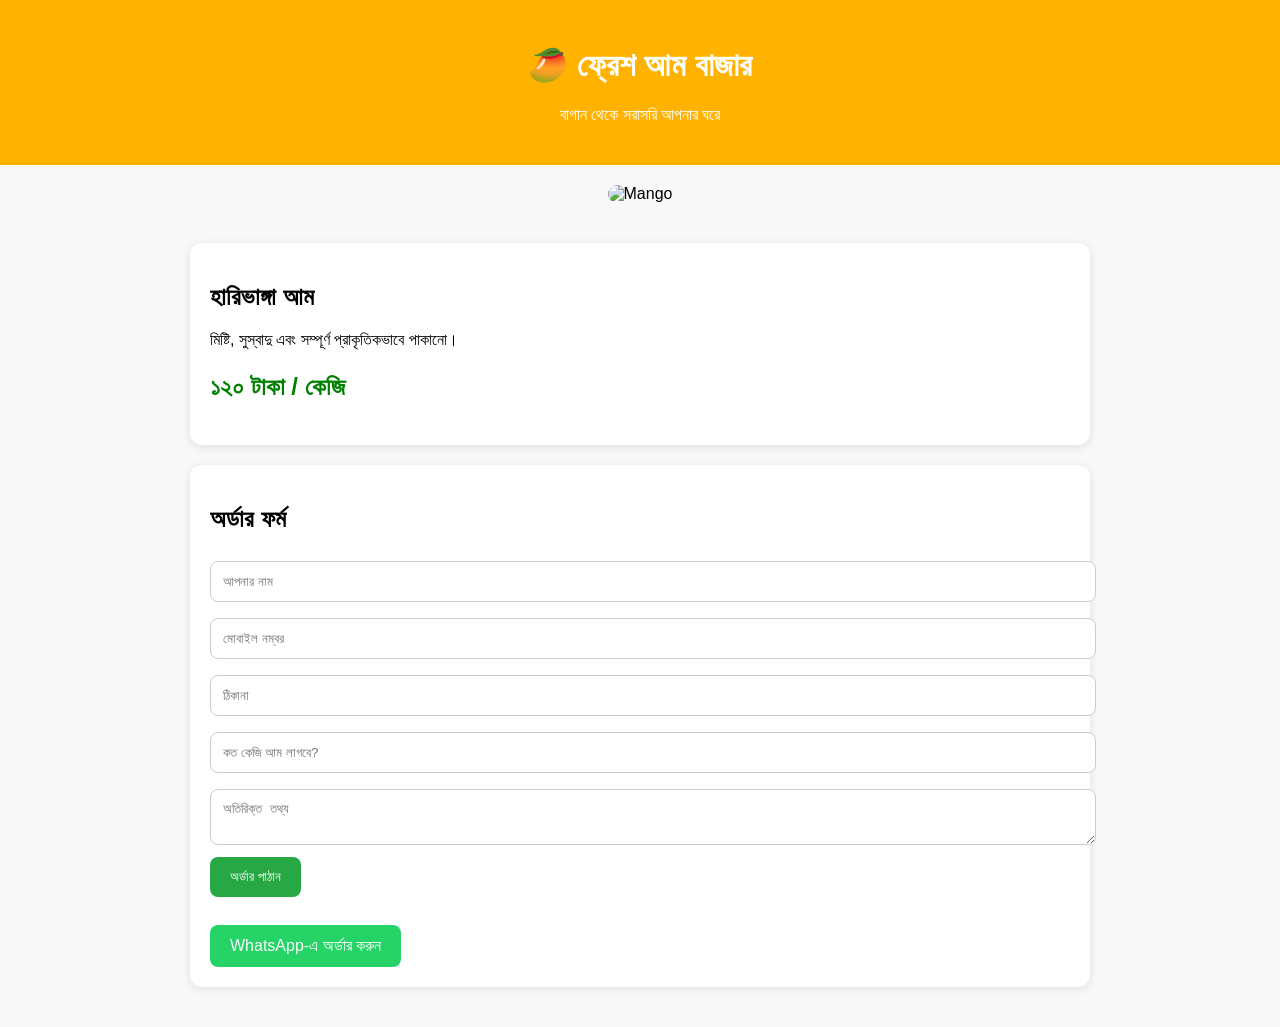
==== index.html @ aef0f763 "Add files via upload" ====
<!DOCTYPE html>
<html lang="bn">
<head>
<meta charset="UTF-8">
<meta name="viewport" content="width=device-width, initial-scale=1.0">
<title>ফ্রেশ আম বাজার</title>

<style>
body{
    margin:0;
    font-family:Arial,sans-serif;
    background:#f8f8f8;
}

header{
    background:#ffb300;
    color:white;
    text-align:center;
    padding:25px;
}

.hero{
    text-align:center;
    padding:20px;
}

.hero img{
    width:90%;
    max-width:600px;
    border-radius:15px;
}

.container{
    max-width:900px;
    margin:auto;
    padding:20px;
}

.card{
    background:white;
    padding:20px;
    border-radius:12px;
    box-shadow:0 2px 10px rgba(0,0,0,.1);
    margin-bottom:20px;
}

.price{
    color:green;
    font-size:24px;
    font-weight:bold;
}

input, textarea{
    width:100%;
    padding:12px;
    margin:8px 0;
    border:1px solid #ccc;
    border-radius:8px;
}

button{
    background:#28a745;
    color:white;
    border:none;
    padding:12px 20px;
    border-radius:8px;
    cursor:pointer;
}

.whatsapp{
    display:inline-block;
    background:#25D366;
    color:white;
    padding:12px 20px;
    text-decoration:none;
    border-radius:8px;
    margin-top:10px;
}
</style>
</head>
<body>

<header>
    <h1>🥭 ফ্রেশ আম বাজার</h1>
    <p>বাগান থেকে সরাসরি আপনার ঘরে</p>
</header>

<section class="hero">
    <img src="https://images.unsplash.com/photo-1553279768-865429fa0078?w=1200" alt="Mango">
</section>

<div class="container">

    <div class="card">
        <h2>হারিভাঙ্গা আম</h2>
        <p>মিষ্টি, সুস্বাদু এবং সম্পূর্ণ প্রাকৃতিকভাবে পাকানো।</p>
        <p class="price">১২০ টাকা / কেজি</p>
    </div>

    <div class="card">
        <h2>অর্ডার ফর্ম</h2>

        <form>
            <input type="text" placeholder="আপনার নাম">
            <input type="tel" placeholder="মোবাইল নম্বর">
            <input type="text" placeholder="ঠিকানা">
            <input type="number" placeholder="কত কেজি আম লাগবে?">
            <textarea placeholder="অতিরিক্ত তথ্য"></textarea>

            <button type="submit">অর্ডার পাঠান</button>
        </form>

        <br>

        <a class="whatsapp"
           href="https://wa.me/8801789897434?text=আমি%20আম%20অর্ডার%20করতে%20চাই"
           target="_blank">
           WhatsApp-এ অর্ডার করুন
        </a>
    </div>

</div>

</body>
</html>
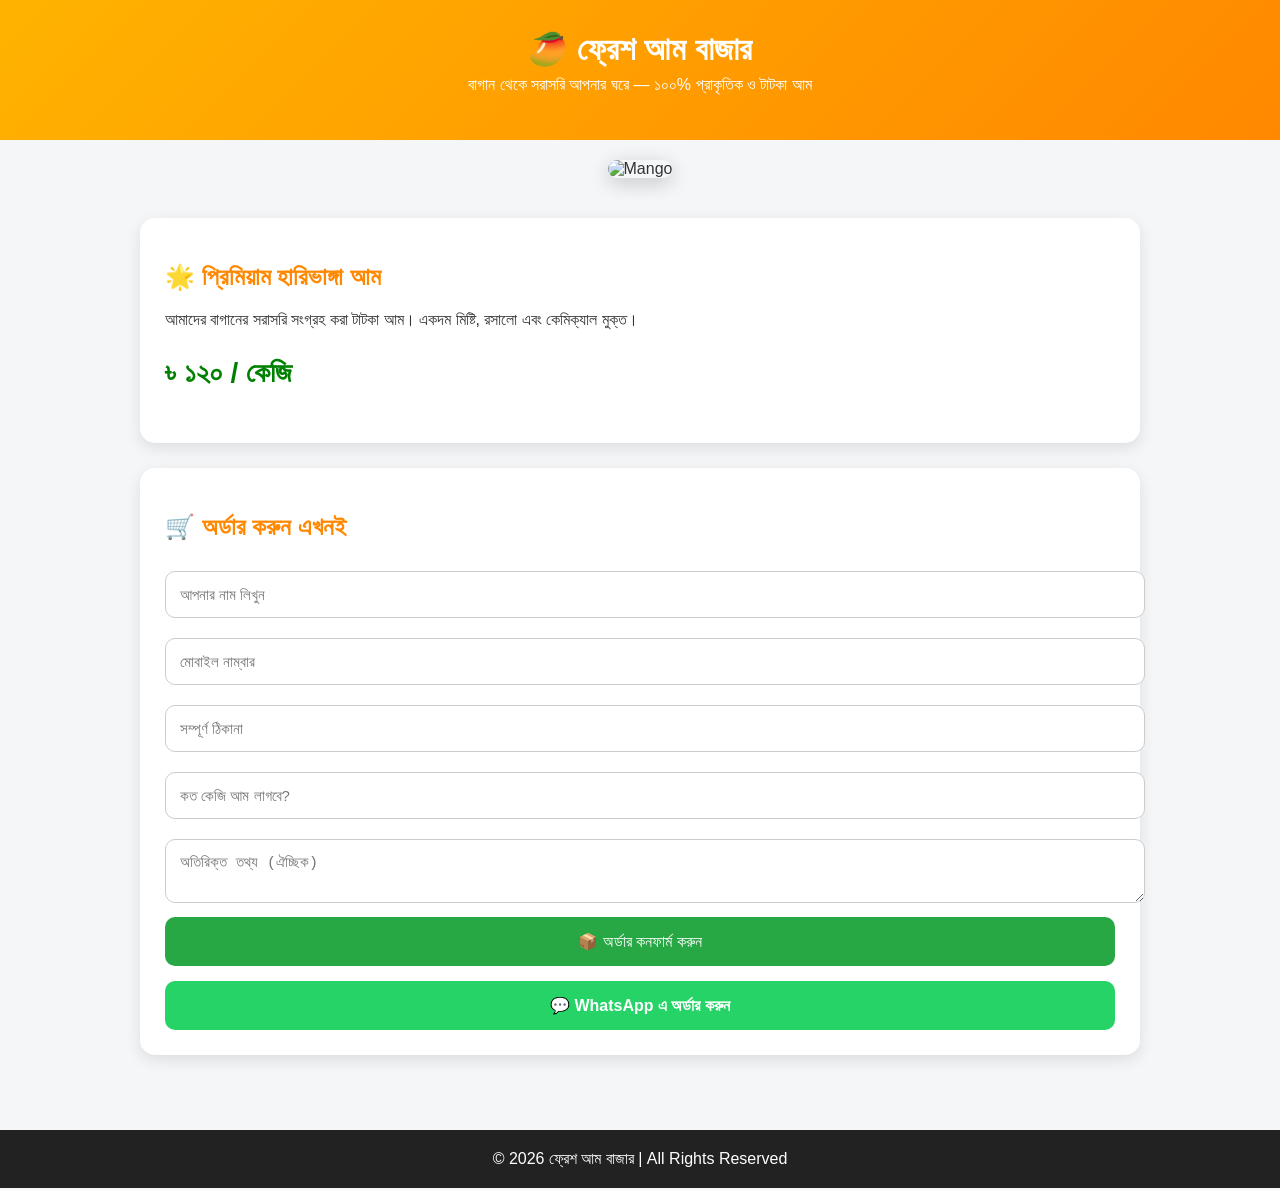
==== commit d6510494: "Add files via upload" ====
--- a/index.html
+++ b/index.html
@@ -3,86 +3,136 @@
 <head>
 <meta charset="UTF-8">
 <meta name="viewport" content="width=device-width, initial-scale=1.0">
-<title>ফ্রেশ আম বাজার</title>
+<title>🥭 ফ্রেশ আম বাজার | Online Mango Shop</title>
 
 <style>
 body{
     margin:0;
-    font-family:Arial,sans-serif;
-    background:#f8f8f8;
-}
-
+    font-family:Arial, sans-serif;
+    background:#f4f6f8;
+    color:#333;
+}
+
+/* HEADER */
 header{
-    background:#ffb300;
-    color:white;
-    text-align:center;
-    padding:25px;
-}
-
+    background:linear-gradient(135deg,#ffb300,#ff8800);
+    color:white;
+    text-align:center;
+    padding:30px 15px;
+}
+
+header h1{
+    margin:0;
+    font-size:32px;
+}
+
+header p{
+    margin-top:8px;
+    font-size:16px;
+}
+
+/* HERO */
 .hero{
     text-align:center;
     padding:20px;
 }
 
 .hero img{
-    width:90%;
-    max-width:600px;
-    border-radius:15px;
-}
-
+    width:95%;
+    max-width:700px;
+    border-radius:20px;
+    box-shadow:0 5px 20px rgba(0,0,0,0.2);
+}
+
+/* CONTAINER */
 .container{
-    max-width:900px;
+    max-width:1000px;
     margin:auto;
     padding:20px;
 }
 
+/* CARD */
 .card{
     background:white;
-    padding:20px;
-    border-radius:12px;
-    box-shadow:0 2px 10px rgba(0,0,0,.1);
-    margin-bottom:20px;
-}
-
+    padding:25px;
+    border-radius:15px;
+    box-shadow:0 5px 15px rgba(0,0,0,0.1);
+    margin-bottom:25px;
+}
+
+.card h2{
+    color:#ff8800;
+}
+
+/* PRICE */
 .price{
     color:green;
-    font-size:24px;
+    font-size:28px;
     font-weight:bold;
 }
 
+/* INPUT */
 input, textarea{
     width:100%;
-    padding:12px;
-    margin:8px 0;
+    padding:14px;
+    margin:10px 0;
     border:1px solid #ccc;
-    border-radius:8px;
-}
-
+    border-radius:10px;
+    font-size:15px;
+}
+
+/* BUTTON */
 button{
+    width:100%;
     background:#28a745;
     color:white;
     border:none;
-    padding:12px 20px;
-    border-radius:8px;
+    padding:15px;
+    border-radius:10px;
+    font-size:16px;
     cursor:pointer;
-}
-
+    transition:0.3s;
+}
+
+button:hover{
+    background:#218838;
+}
+
+/* WHATSAPP BUTTON */
 .whatsapp{
-    display:inline-block;
+    display:block;
+    text-align:center;
     background:#25D366;
     color:white;
-    padding:12px 20px;
+    padding:15px;
     text-decoration:none;
-    border-radius:8px;
-    margin-top:10px;
+    border-radius:10px;
+    font-size:16px;
+    margin-top:15px;
+    font-weight:bold;
+}
+
+.whatsapp:hover{
+    background:#1ebe5d;
+}
+
+/* FOOTER */
+footer{
+    text-align:center;
+    padding:20px;
+    background:#222;
+    color:white;
+    margin-top:30px;
 }
 </style>
+
 </head>
+
 <body>
 
 <header>
     <h1>🥭 ফ্রেশ আম বাজার</h1>
-    <p>বাগান থেকে সরাসরি আপনার ঘরে</p>
+    <p>বাগান থেকে সরাসরি আপনার ঘরে — ১০০% প্রাকৃতিক ও টাটকা আম</p>
 </header>
 
 <section class="hero">
@@ -91,35 +141,71 @@
 
 <div class="container">
 
+    <!-- PRODUCT -->
     <div class="card">
-        <h2>হারিভাঙ্গা আম</h2>
-        <p>মিষ্টি, সুস্বাদু এবং সম্পূর্ণ প্রাকৃতিকভাবে পাকানো।</p>
-        <p class="price">১২০ টাকা / কেজি</p>
+        <h2>🌟 প্রিমিয়াম হারিভাঙ্গা আম</h2>
+        <p>
+            আমাদের বাগানের সরাসরি সংগ্রহ করা টাটকা আম।  
+            একদম মিষ্টি, রসালো এবং কেমিক্যাল মুক্ত।
+        </p>
+        <p class="price">৳ ১২০ / কেজি</p>
     </div>
 
+    <!-- ORDER FORM -->
     <div class="card">
-        <h2>অর্ডার ফর্ম</h2>
-
-        <form>
-            <input type="text" placeholder="আপনার নাম">
-            <input type="tel" placeholder="মোবাইল নম্বর">
-            <input type="text" placeholder="ঠিকানা">
-            <input type="number" placeholder="কত কেজি আম লাগবে?">
-            <textarea placeholder="অতিরিক্ত তথ্য"></textarea>
-
-            <button type="submit">অর্ডার পাঠান</button>
+        <h2>🛒 অর্ডার করুন এখনই</h2>
+
+        <form id="mangoForm">
+            <input type="text" name="name" placeholder="আপনার নাম লিখুন" required>
+            <input type="tel" name="phone" placeholder="মোবাইল নাম্বার" required>
+            <input type="text" name="address" placeholder="সম্পূর্ণ ঠিকানা" required>
+            <input type="number" name="quantity" placeholder="কত কেজি আম লাগবে?" required>
+            <textarea name="note" placeholder="অতিরিক্ত তথ্য (ঐচ্ছিক)"></textarea>
+
+            <button type="submit">📦 অর্ডার কনফার্ম করুন</button>
         </form>
 
-        <br>
-
+        <!-- WHATSAPP -->
         <a class="whatsapp"
-           href="https://wa.me/8801789897434?text=আমি%20আম%20অর্ডার%20করতে%20চাই"
+           href="https://wa.me/8801789897434?text=আমি%20আম%20অর্ডার%20করতে%20চাই%20🥭"
            target="_blank">
-           WhatsApp-এ অর্ডার করুন
+           💬 WhatsApp এ অর্ডার করুন
         </a>
     </div>
 
 </div>
 
+<footer>
+    © 2026 ফ্রেশ আম বাজার | All Rights Reserved
+</footer>
+
+<!-- GOOGLE SHEET CONNECT -->
+<script>
+document.addEventListener("DOMContentLoaded", function () {
+
+  const form = document.getElementById("mangoForm");
+
+  form.addEventListener("submit", function (e) {
+    e.preventDefault();
+
+    fetch("https://script.google.com/macros/s/AKfycbwiflsHtSd_sCCNDHa9t0yulY8K1qZzjnCzNqzUwPo_SNreItnmNWciWrueb9gmCLpi/exec", {
+      method: "POST",
+      body: new FormData(form)
+    })
+    .then(res => res.text())
+    .then(data => {
+      alert("Order placed successfully 🍋");
+      form.reset();
+    })
+    .catch(err => {
+      console.log(err);
+      alert("Error! আবার চেষ্টা করো");
+    });
+
+  });
+
+});
+</script>
+
 </body>
 </html>
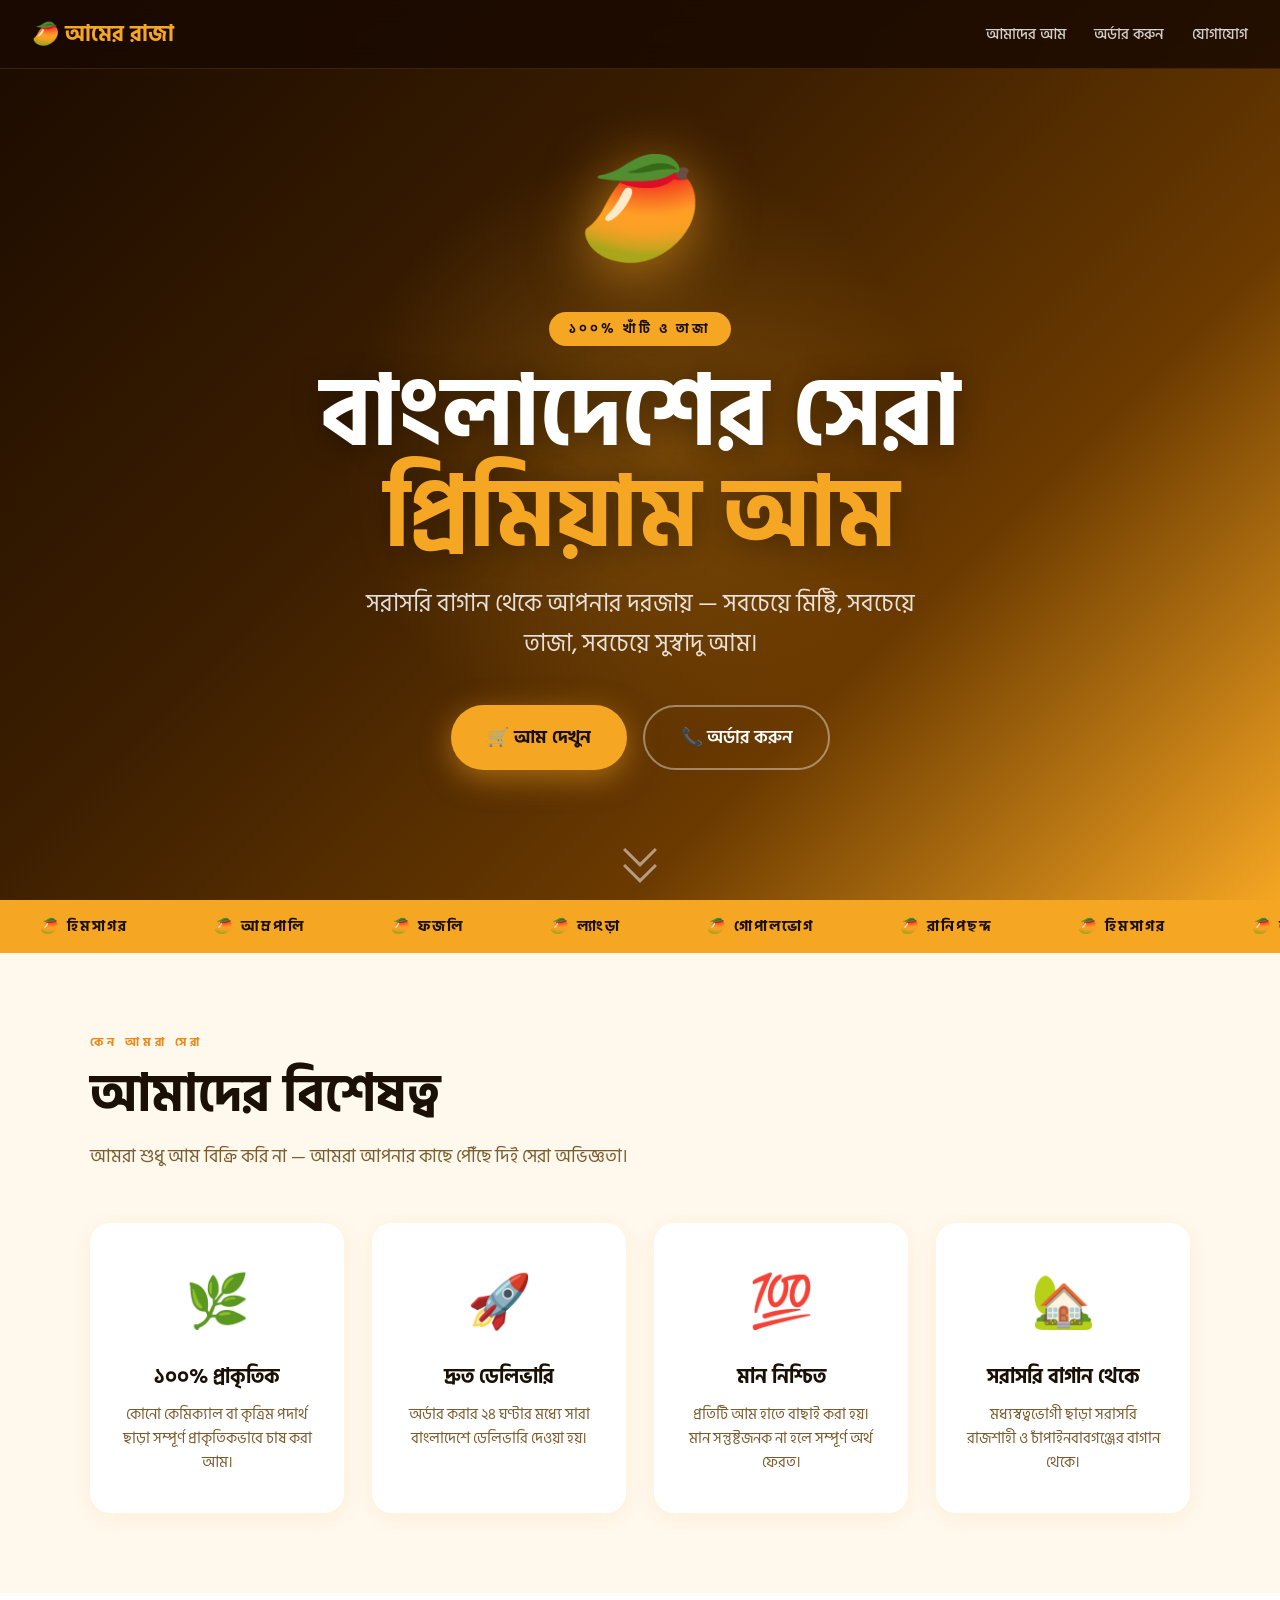
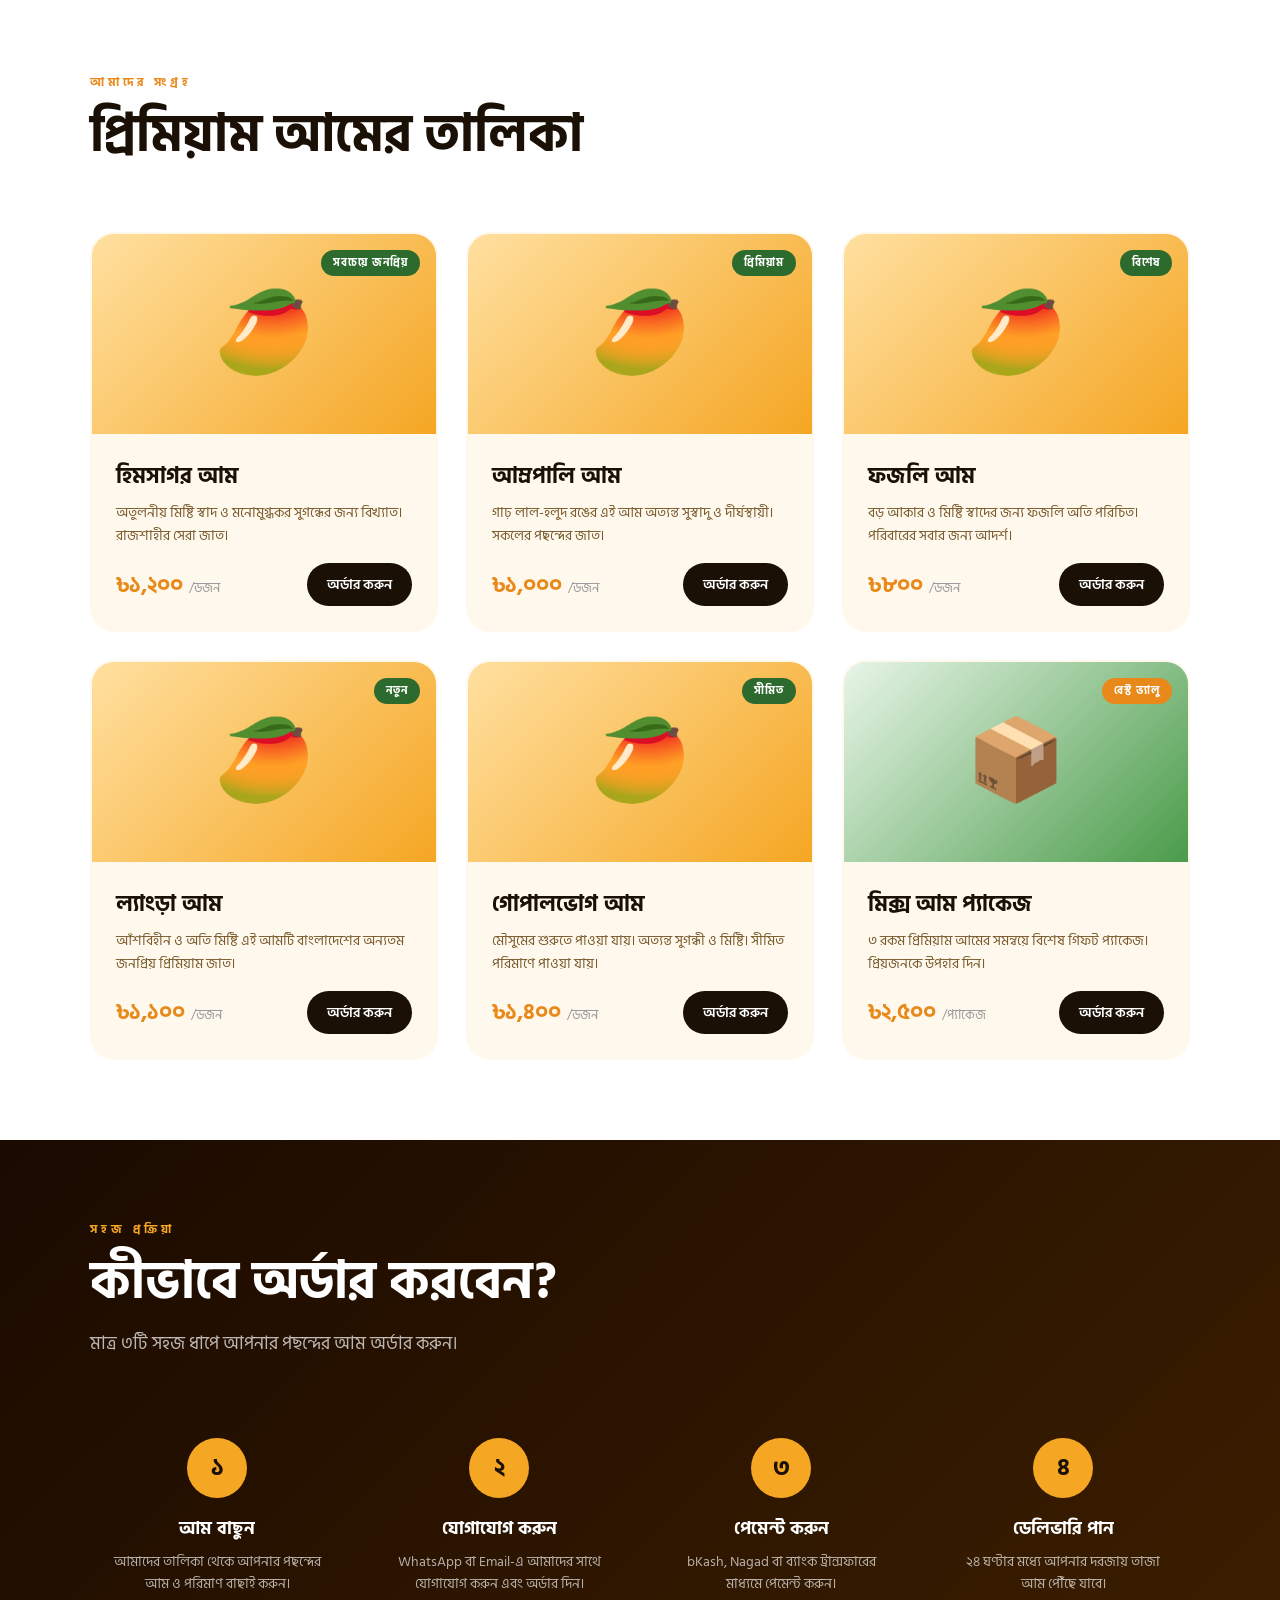
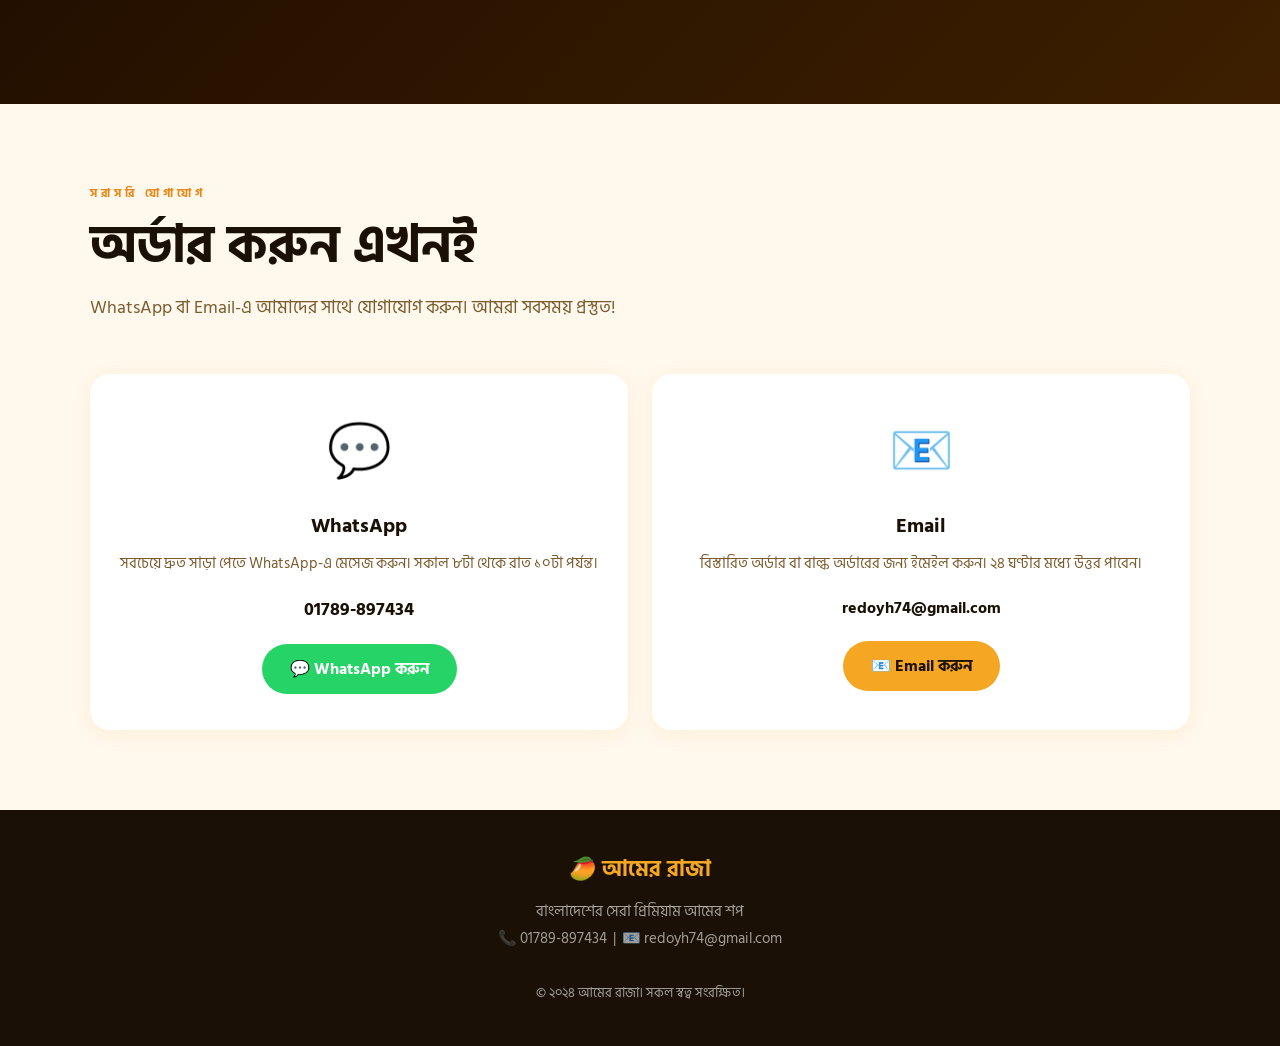
==== commit 6d6bcc2c: "Add files via upload" ====
--- a/index.html
+++ b/index.html
@@ -1,211 +1,835 @@
 <!DOCTYPE html>
 <html lang="bn">
 <head>
-<meta charset="UTF-8">
-<meta name="viewport" content="width=device-width, initial-scale=1.0">
-<title>🥭 ফ্রেশ আম বাজার | Online Mango Shop</title>
-
-<style>
-body{
-    margin:0;
-    font-family:Arial, sans-serif;
-    background:#f4f6f8;
-    color:#333;
-}
-
-/* HEADER */
-header{
-    background:linear-gradient(135deg,#ffb300,#ff8800);
-    color:white;
-    text-align:center;
-    padding:30px 15px;
-}
-
-header h1{
-    margin:0;
-    font-size:32px;
-}
-
-header p{
-    margin-top:8px;
-    font-size:16px;
-}
-
-/* HERO */
-.hero{
-    text-align:center;
-    padding:20px;
-}
-
-.hero img{
-    width:95%;
-    max-width:700px;
-    border-radius:20px;
-    box-shadow:0 5px 20px rgba(0,0,0,0.2);
-}
-
-/* CONTAINER */
-.container{
-    max-width:1000px;
-    margin:auto;
-    padding:20px;
-}
-
-/* CARD */
-.card{
-    background:white;
-    padding:25px;
-    border-radius:15px;
-    box-shadow:0 5px 15px rgba(0,0,0,0.1);
-    margin-bottom:25px;
-}
-
-.card h2{
-    color:#ff8800;
-}
-
-/* PRICE */
-.price{
-    color:green;
-    font-size:28px;
-    font-weight:bold;
-}
-
-/* INPUT */
-input, textarea{
-    width:100%;
-    padding:14px;
-    margin:10px 0;
-    border:1px solid #ccc;
-    border-radius:10px;
-    font-size:15px;
-}
-
-/* BUTTON */
-button{
-    width:100%;
-    background:#28a745;
-    color:white;
-    border:none;
-    padding:15px;
-    border-radius:10px;
-    font-size:16px;
-    cursor:pointer;
-    transition:0.3s;
-}
-
-button:hover{
-    background:#218838;
-}
-
-/* WHATSAPP BUTTON */
-.whatsapp{
-    display:block;
-    text-align:center;
-    background:#25D366;
-    color:white;
-    padding:15px;
-    text-decoration:none;
-    border-radius:10px;
-    font-size:16px;
-    margin-top:15px;
-    font-weight:bold;
-}
-
-.whatsapp:hover{
-    background:#1ebe5d;
-}
-
-/* FOOTER */
-footer{
-    text-align:center;
-    padding:20px;
-    background:#222;
-    color:white;
-    margin-top:30px;
-}
-</style>
-
+  <meta charset="UTF-8" />
+  <meta name="viewport" content="width=device-width, initial-scale=1.0"/>
+  <title>আমের রাজা — প্রিমিয়াম আম শপ</title>
+  <link href="https://fonts.googleapis.com/css2?family=Hind+Siliguri:wght@300;400;500;600;700&family=Playfair+Display:wght@700;800;900&display=swap" rel="stylesheet"/>
+  <style>
+    :root {
+      --mango: #F5A623;
+      --mango-deep: #E8891A;
+      --mango-light: #FDE8B8;
+      --mango-pale: #FFF8ED;
+      --green: #2D6A2D;
+      --green-light: #4A9B4A;
+      --dark: #1A1005;
+      --text: #3D2B00;
+      --white: #FFFDF8;
+    }
+
+    * { margin: 0; padding: 0; box-sizing: border-box; }
+
+    html { scroll-behavior: smooth; }
+
+    body {
+      font-family: 'Hind Siliguri', sans-serif;
+      background: var(--white);
+      color: var(--text);
+      overflow-x: hidden;
+    }
+
+    /* ── HERO ── */
+    .hero {
+      min-height: 100vh;
+      background: linear-gradient(135deg, #1A0A00 0%, #3D1F00 40%, #6B3A00 70%, #F5A623 100%);
+      display: flex;
+      flex-direction: column;
+      align-items: center;
+      justify-content: center;
+      text-align: center;
+      padding: 40px 20px;
+      position: relative;
+      overflow: hidden;
+    }
+
+    .hero::before {
+      content: '';
+      position: absolute;
+      width: 600px; height: 600px;
+      background: radial-gradient(circle, rgba(245,166,35,0.25) 0%, transparent 70%);
+      top: 50%; left: 50%;
+      transform: translate(-50%, -50%);
+      animation: pulse 4s ease-in-out infinite;
+    }
+
+    @keyframes pulse {
+      0%, 100% { transform: translate(-50%, -50%) scale(1); opacity: 0.6; }
+      50% { transform: translate(-50%, -50%) scale(1.15); opacity: 1; }
+    }
+
+    .hero-emoji {
+      font-size: 100px;
+      animation: float 3s ease-in-out infinite;
+      margin-bottom: 20px;
+      position: relative;
+      z-index: 2;
+      filter: drop-shadow(0 10px 30px rgba(245,166,35,0.6));
+    }
+
+    @keyframes float {
+      0%, 100% { transform: translateY(0); }
+      50% { transform: translateY(-18px); }
+    }
+
+    .hero-badge {
+      background: var(--mango);
+      color: var(--dark);
+      font-size: 13px;
+      font-weight: 700;
+      letter-spacing: 3px;
+      padding: 6px 20px;
+      border-radius: 30px;
+      margin-bottom: 20px;
+      position: relative; z-index: 2;
+      text-transform: uppercase;
+    }
+
+    .hero h1 {
+      font-family: 'Hind Siliguri', sans-serif;
+      font-size: clamp(52px, 10vw, 96px);
+      font-weight: 700;
+      color: #FFFFFF;
+      line-height: 1.05;
+      position: relative; z-index: 2;
+      text-shadow: 0 4px 30px rgba(0,0,0,0.4);
+      margin-bottom: 16px;
+    }
+
+    .hero h1 span {
+      color: var(--mango);
+      display: block;
+    }
+
+    .hero p {
+      font-size: clamp(18px, 3vw, 24px);
+      color: rgba(255,255,255,0.85);
+      max-width: 600px;
+      line-height: 1.7;
+      position: relative; z-index: 2;
+      margin-bottom: 40px;
+    }
+
+    .hero-btns {
+      display: flex;
+      gap: 16px;
+      flex-wrap: wrap;
+      justify-content: center;
+      position: relative; z-index: 2;
+    }
+
+    .btn-primary {
+      background: var(--mango);
+      color: var(--dark);
+      font-family: 'Hind Siliguri', sans-serif;
+      font-size: 18px;
+      font-weight: 700;
+      padding: 16px 36px;
+      border-radius: 50px;
+      text-decoration: none;
+      display: inline-flex;
+      align-items: center;
+      gap: 10px;
+      transition: all 0.3s;
+      box-shadow: 0 8px 30px rgba(245,166,35,0.5);
+    }
+
+    .btn-primary:hover {
+      background: #FFB733;
+      transform: translateY(-3px);
+      box-shadow: 0 14px 40px rgba(245,166,35,0.7);
+    }
+
+    .btn-secondary {
+      background: transparent;
+      color: #fff;
+      font-family: 'Hind Siliguri', sans-serif;
+      font-size: 18px;
+      font-weight: 600;
+      padding: 16px 36px;
+      border-radius: 50px;
+      text-decoration: none;
+      display: inline-flex;
+      align-items: center;
+      gap: 10px;
+      border: 2px solid rgba(255,255,255,0.4);
+      transition: all 0.3s;
+    }
+
+    .btn-secondary:hover {
+      border-color: var(--mango);
+      color: var(--mango);
+      transform: translateY(-3px);
+    }
+
+    .scroll-indicator {
+      position: absolute;
+      bottom: 30px;
+      left: 50%;
+      transform: translateX(-50%);
+      z-index: 2;
+      animation: bounce 2s infinite;
+    }
+
+    @keyframes bounce {
+      0%, 100% { transform: translateX(-50%) translateY(0); }
+      50% { transform: translateX(-50%) translateY(10px); }
+    }
+
+    .scroll-indicator span {
+      display: block;
+      width: 24px; height: 24px;
+      border-right: 3px solid rgba(255,255,255,0.5);
+      border-bottom: 3px solid rgba(255,255,255,0.5);
+      transform: rotate(45deg);
+      margin: -8px auto;
+    }
+
+    /* ── MARQUEE STRIP ── */
+    .marquee-strip {
+      background: var(--mango);
+      color: var(--dark);
+      font-weight: 700;
+      font-size: 15px;
+      letter-spacing: 2px;
+      padding: 14px 0;
+      overflow: hidden;
+      white-space: nowrap;
+    }
+
+    .marquee-inner {
+      display: inline-block;
+      animation: marquee 20s linear infinite;
+    }
+
+    @keyframes marquee {
+      0% { transform: translateX(0); }
+      100% { transform: translateX(-50%); }
+    }
+
+    .marquee-inner span { margin: 0 40px; }
+
+    /* ── SECTION BASE ── */
+    section { padding: 80px 20px; }
+
+    .container { max-width: 1100px; margin: 0 auto; }
+
+    .section-label {
+      font-size: 12px;
+      font-weight: 700;
+      letter-spacing: 4px;
+      color: var(--mango-deep);
+      text-transform: uppercase;
+      margin-bottom: 12px;
+      display: block;
+    }
+
+    .section-title {
+      font-family: 'Hind Siliguri', sans-serif;
+      font-size: clamp(32px, 5vw, 52px);
+      font-weight: 700;
+      color: var(--dark);
+      line-height: 1.2;
+      margin-bottom: 16px;
+    }
+
+    .section-sub {
+      font-size: 18px;
+      color: #7A5C2E;
+      max-width: 540px;
+      line-height: 1.7;
+    }
+
+    /* ── WHY US ── */
+    .why-section { background: var(--mango-pale); }
+
+    .why-grid {
+      display: grid;
+      grid-template-columns: repeat(auto-fit, minmax(220px, 1fr));
+      gap: 28px;
+      margin-top: 50px;
+    }
+
+    .why-card {
+      background: #fff;
+      border-radius: 20px;
+      padding: 36px 28px;
+      text-align: center;
+      box-shadow: 0 4px 20px rgba(245,166,35,0.1);
+      transition: all 0.3s;
+      border: 2px solid transparent;
+    }
+
+    .why-card:hover {
+      transform: translateY(-8px);
+      border-color: var(--mango);
+      box-shadow: 0 16px 40px rgba(245,166,35,0.2);
+    }
+
+    .why-icon {
+      font-size: 52px;
+      margin-bottom: 16px;
+      display: block;
+    }
+
+    .why-card h3 {
+      font-size: 20px;
+      font-weight: 700;
+      color: var(--dark);
+      margin-bottom: 10px;
+    }
+
+    .why-card p {
+      font-size: 15px;
+      color: #7A5C2E;
+      line-height: 1.6;
+    }
+
+    /* ── PRODUCTS ── */
+    .products-section { background: #fff; }
+
+    .products-header {
+      display: flex;
+      justify-content: space-between;
+      align-items: flex-end;
+      flex-wrap: wrap;
+      gap: 20px;
+      margin-bottom: 50px;
+    }
+
+    .products-grid {
+      display: grid;
+      grid-template-columns: repeat(auto-fit, minmax(280px, 1fr));
+      gap: 28px;
+    }
+
+    .product-card {
+      background: var(--mango-pale);
+      border-radius: 24px;
+      overflow: hidden;
+      transition: all 0.3s;
+      border: 2px solid transparent;
+    }
+
+    .product-card:hover {
+      transform: translateY(-6px);
+      border-color: var(--mango);
+      box-shadow: 0 20px 50px rgba(245,166,35,0.2);
+    }
+
+    .product-img {
+      background: linear-gradient(135deg, #FFE0A0, #F5A623);
+      height: 200px;
+      display: flex;
+      align-items: center;
+      justify-content: center;
+      font-size: 80px;
+      position: relative;
+    }
+
+    .product-badge {
+      position: absolute;
+      top: 16px; right: 16px;
+      background: var(--green);
+      color: #fff;
+      font-size: 11px;
+      font-weight: 700;
+      padding: 4px 12px;
+      border-radius: 20px;
+      letter-spacing: 1px;
+    }
+
+    .product-info {
+      padding: 24px;
+    }
+
+    .product-info h3 {
+      font-size: 22px;
+      font-weight: 700;
+      color: var(--dark);
+      margin-bottom: 8px;
+    }
+
+    .product-info p {
+      font-size: 14px;
+      color: #7A5C2E;
+      line-height: 1.6;
+      margin-bottom: 16px;
+    }
+
+    .product-footer {
+      display: flex;
+      justify-content: space-between;
+      align-items: center;
+    }
+
+    .price {
+      font-size: 22px;
+      font-weight: 700;
+      color: var(--mango-deep);
+    }
+
+    .price small {
+      font-size: 13px;
+      color: #999;
+      font-weight: 400;
+    }
+
+    .order-btn {
+      background: var(--dark);
+      color: #fff;
+      font-family: 'Hind Siliguri', sans-serif;
+      font-size: 14px;
+      font-weight: 600;
+      padding: 10px 20px;
+      border-radius: 30px;
+      text-decoration: none;
+      transition: all 0.3s;
+    }
+
+    .order-btn:hover {
+      background: var(--mango);
+      color: var(--dark);
+    }
+
+    /* ── HOW TO ORDER ── */
+    .order-section {
+      background: linear-gradient(135deg, #1A0A00, #3D1F00);
+      color: #fff;
+    }
+
+    .order-section .section-title { color: #fff; }
+    .order-section .section-label { color: var(--mango); }
+    .order-section .section-sub { color: rgba(255,255,255,0.7); }
+
+    .steps-grid {
+      display: grid;
+      grid-template-columns: repeat(auto-fit, minmax(200px, 1fr));
+      gap: 28px;
+      margin-top: 50px;
+    }
+
+    .step-card {
+      text-align: center;
+      padding: 28px 20px;
+    }
+
+    .step-num {
+      width: 60px; height: 60px;
+      background: var(--mango);
+      color: var(--dark);
+      font-size: 24px;
+      font-weight: 800;
+      border-radius: 50%;
+      display: flex;
+      align-items: center;
+      justify-content: center;
+      margin: 0 auto 16px;
+    }
+
+    .step-card h3 {
+      font-size: 18px;
+      font-weight: 700;
+      margin-bottom: 8px;
+      color: #fff;
+    }
+
+    .step-card p {
+      font-size: 14px;
+      color: rgba(255,255,255,0.65);
+      line-height: 1.6;
+    }
+
+    /* ── CONTACT ── */
+    .contact-section { background: var(--mango-pale); }
+
+    .contact-grid {
+      display: grid;
+      grid-template-columns: repeat(auto-fit, minmax(280px, 1fr));
+      gap: 24px;
+      margin-top: 50px;
+    }
+
+    .contact-card {
+      background: #fff;
+      border-radius: 20px;
+      padding: 36px 28px;
+      text-align: center;
+      box-shadow: 0 4px 20px rgba(245,166,35,0.1);
+      transition: all 0.3s;
+    }
+
+    .contact-card:hover {
+      transform: translateY(-6px);
+      box-shadow: 0 16px 40px rgba(245,166,35,0.2);
+    }
+
+    .contact-icon {
+      font-size: 52px;
+      margin-bottom: 16px;
+      display: block;
+    }
+
+    .contact-card h3 {
+      font-size: 20px;
+      font-weight: 700;
+      color: var(--dark);
+      margin-bottom: 10px;
+    }
+
+    .contact-card p {
+      font-size: 15px;
+      color: #7A5C2E;
+      margin-bottom: 20px;
+      line-height: 1.6;
+    }
+
+    .contact-btn {
+      display: inline-flex;
+      align-items: center;
+      gap: 8px;
+      padding: 12px 28px;
+      border-radius: 40px;
+      font-family: 'Hind Siliguri', sans-serif;
+      font-size: 16px;
+      font-weight: 700;
+      text-decoration: none;
+      transition: all 0.3s;
+    }
+
+    .whatsapp-btn {
+      background: #25D366;
+      color: #fff;
+    }
+
+    .whatsapp-btn:hover {
+      background: #1ebe57;
+      transform: scale(1.05);
+      box-shadow: 0 8px 24px rgba(37,211,102,0.4);
+    }
+
+    .email-btn {
+      background: var(--mango);
+      color: var(--dark);
+    }
+
+    .email-btn:hover {
+      background: var(--mango-deep);
+      transform: scale(1.05);
+      box-shadow: 0 8px 24px rgba(245,166,35,0.4);
+    }
+
+    /* ── FOOTER ── */
+    footer {
+      background: var(--dark);
+      color: rgba(255,255,255,0.6);
+      text-align: center;
+      padding: 40px 20px;
+      font-size: 15px;
+      line-height: 1.8;
+    }
+
+    footer strong {
+      color: var(--mango);
+      font-size: 22px;
+      display: block;
+      margin-bottom: 8px;
+    }
+
+    /* ── NAVBAR ── */
+    nav {
+      position: fixed;
+      top: 0; left: 0; right: 0;
+      z-index: 100;
+      padding: 16px 32px;
+      display: flex;
+      justify-content: space-between;
+      align-items: center;
+      background: rgba(26,10,0,0.85);
+      backdrop-filter: blur(12px);
+      border-bottom: 1px solid rgba(245,166,35,0.15);
+    }
+
+    .nav-logo {
+      font-size: 22px;
+      font-weight: 700;
+      color: var(--mango);
+      text-decoration: none;
+    }
+
+    .nav-links {
+      display: flex;
+      gap: 28px;
+      list-style: none;
+    }
+
+    .nav-links a {
+      color: rgba(255,255,255,0.8);
+      text-decoration: none;
+      font-size: 15px;
+      font-weight: 500;
+      transition: color 0.3s;
+    }
+
+    .nav-links a:hover { color: var(--mango); }
+
+    @media (max-width: 600px) {
+      .nav-links { display: none; }
+      .hero { padding-top: 100px; }
+    }
+  </style>
 </head>
-
 <body>
 
-<header>
-    <h1>🥭 ফ্রেশ আম বাজার</h1>
-    <p>বাগান থেকে সরাসরি আপনার ঘরে — ১০০% প্রাকৃতিক ও টাটকা আম</p>
-</header>
-
+<!-- NAVBAR -->
+<nav>
+  <a href="#" class="nav-logo">🥭 আমের রাজা</a>
+  <ul class="nav-links">
+    <li><a href="#products">আমাদের আম</a></li>
+    <li><a href="#order">অর্ডার করুন</a></li>
+    <li><a href="#contact">যোগাযোগ</a></li>
+  </ul>
+</nav>
+
+<!-- HERO -->
 <section class="hero">
-    <img src="https://images.unsplash.com/photo-1553279768-865429fa0078?w=1200" alt="Mango">
+  <div class="hero-emoji">🥭</div>
+  <div class="hero-badge">১০০% খাঁটি ও তাজা</div>
+  <h1>
+    বাংলাদেশের সেরা
+    <span>প্রিমিয়াম আম</span>
+  </h1>
+  <p>সরাসরি বাগান থেকে আপনার দরজায় — সবচেয়ে মিষ্টি, সবচেয়ে তাজা, সবচেয়ে সুস্বাদু আম।</p>
+  <div class="hero-btns">
+    <a href="#products" class="btn-primary">🛒 আম দেখুন</a>
+    <a href="#contact" class="btn-secondary">📞 অর্ডার করুন</a>
+  </div>
+  <div class="scroll-indicator">
+    <span></span><span></span>
+  </div>
 </section>
 
-<div class="container">
-
-    <!-- PRODUCT -->
-    <div class="card">
-        <h2>🌟 প্রিমিয়াম হারিভাঙ্গা আম</h2>
-        <p>
-            আমাদের বাগানের সরাসরি সংগ্রহ করা টাটকা আম।  
-            একদম মিষ্টি, রসালো এবং কেমিক্যাল মুক্ত।
-        </p>
-        <p class="price">৳ ১২০ / কেজি</p>
+<!-- MARQUEE -->
+<div class="marquee-strip">
+  <div class="marquee-inner">
+    <span>🥭 হিমসাগর</span>
+    <span>🥭 আম্রপালি</span>
+    <span>🥭 ফজলি</span>
+    <span>🥭 ল্যাংড়া</span>
+    <span>🥭 গোপালভোগ</span>
+    <span>🥭 রানিপছন্দ</span>
+    <span>🥭 হিমসাগর</span>
+    <span>🥭 আম্রপালি</span>
+    <span>🥭 ফজলি</span>
+    <span>🥭 ল্যাংড়া</span>
+    <span>🥭 গোপালভোগ</span>
+    <span>🥭 রানিপছন্দ</span>
+  </div>
+</div>
+
+<!-- WHY US -->
+<section class="why-section">
+  <div class="container">
+    <span class="section-label">কেন আমরা সেরা</span>
+    <h2 class="section-title">আমাদের বিশেষত্ব</h2>
+    <p class="section-sub">আমরা শুধু আম বিক্রি করি না — আমরা আপনার কাছে পৌঁছে দিই সেরা অভিজ্ঞতা।</p>
+    <div class="why-grid">
+      <div class="why-card">
+        <span class="why-icon">🌿</span>
+        <h3>১০০% প্রাকৃতিক</h3>
+        <p>কোনো কেমিক্যাল বা কৃত্রিম পদার্থ ছাড়া সম্পূর্ণ প্রাকৃতিকভাবে চাষ করা আম।</p>
+      </div>
+      <div class="why-card">
+        <span class="why-icon">🚀</span>
+        <h3>দ্রুত ডেলিভারি</h3>
+        <p>অর্ডার করার ২৪ ঘণ্টার মধ্যে সারা বাংলাদেশে ডেলিভারি দেওয়া হয়।</p>
+      </div>
+      <div class="why-card">
+        <span class="why-icon">💯</span>
+        <h3>মান নিশ্চিত</h3>
+        <p>প্রতিটি আম হাতে বাছাই করা হয়। মান সন্তুষ্টজনক না হলে সম্পূর্ণ অর্থ ফেরত।</p>
+      </div>
+      <div class="why-card">
+        <span class="why-icon">🏡</span>
+        <h3>সরাসরি বাগান থেকে</h3>
+        <p>মধ্যস্বত্বভোগী ছাড়া সরাসরি রাজশাহী ও চাঁপাইনবাবগঞ্জের বাগান থেকে।</p>
+      </div>
     </div>
-
-    <!-- ORDER FORM -->
-    <div class="card">
-        <h2>🛒 অর্ডার করুন এখনই</h2>
-
-        <form id="mangoForm">
-            <input type="text" name="name" placeholder="আপনার নাম লিখুন" required>
-            <input type="tel" name="phone" placeholder="মোবাইল নাম্বার" required>
-            <input type="text" name="address" placeholder="সম্পূর্ণ ঠিকানা" required>
-            <input type="number" name="quantity" placeholder="কত কেজি আম লাগবে?" required>
-            <textarea name="note" placeholder="অতিরিক্ত তথ্য (ঐচ্ছিক)"></textarea>
-
-            <button type="submit">📦 অর্ডার কনফার্ম করুন</button>
-        </form>
-
-        <!-- WHATSAPP -->
-        <a class="whatsapp"
-           href="https://wa.me/8801789897434?text=আমি%20আম%20অর্ডার%20করতে%20চাই%20🥭"
-           target="_blank">
-           💬 WhatsApp এ অর্ডার করুন
+  </div>
+</section>
+
+<!-- PRODUCTS -->
+<section class="products-section" id="products">
+  <div class="container">
+    <div class="products-header">
+      <div>
+        <span class="section-label">আমাদের সংগ্রহ</span>
+        <h2 class="section-title">প্রিমিয়াম আমের তালিকা</h2>
+      </div>
+    </div>
+    <div class="products-grid">
+
+      <div class="product-card">
+        <div class="product-img">
+          🥭
+          <span class="product-badge">সবচেয়ে জনপ্রিয়</span>
+        </div>
+        <div class="product-info">
+          <h3>হিমসাগর আম</h3>
+          <p>অতুলনীয় মিষ্টি স্বাদ ও মনোমুগ্ধকর সুগন্ধের জন্য বিখ্যাত। রাজশাহীর সেরা জাত।</p>
+          <div class="product-footer">
+            <div class="price">৳১,২০০ <small>/ডজন</small></div>
+            <a href="https://wa.me/8801789897434?text=হিমসাগর আম অর্ডার করতে চাই" class="order-btn" target="_blank">অর্ডার করুন</a>
+          </div>
+        </div>
+      </div>
+
+      <div class="product-card">
+        <div class="product-img">
+          🥭
+          <span class="product-badge">প্রিমিয়াম</span>
+        </div>
+        <div class="product-info">
+          <h3>আম্রপালি আম</h3>
+          <p>গাঢ় লাল-হলুদ রঙের এই আম অত্যন্ত সুস্বাদু ও দীর্ঘস্থায়ী। সকলের পছন্দের জাত।</p>
+          <div class="product-footer">
+            <div class="price">৳১,০০০ <small>/ডজন</small></div>
+            <a href="https://wa.me/8801789897434?text=আম্রপালি আম অর্ডার করতে চাই" class="order-btn" target="_blank">অর্ডার করুন</a>
+          </div>
+        </div>
+      </div>
+
+      <div class="product-card">
+        <div class="product-img">
+          🥭
+          <span class="product-badge">বিশেষ</span>
+        </div>
+        <div class="product-info">
+          <h3>ফজলি আম</h3>
+          <p>বড় আকার ও মিষ্টি স্বাদের জন্য ফজলি অতি পরিচিত। পরিবারের সবার জন্য আদর্শ।</p>
+          <div class="product-footer">
+            <div class="price">৳৮০০ <small>/ডজন</small></div>
+            <a href="https://wa.me/8801789897434?text=ফজলি আম অর্ডার করতে চাই" class="order-btn" target="_blank">অর্ডার করুন</a>
+          </div>
+        </div>
+      </div>
+
+      <div class="product-card">
+        <div class="product-img">
+          🥭
+          <span class="product-badge">নতুন</span>
+        </div>
+        <div class="product-info">
+          <h3>ল্যাংড়া আম</h3>
+          <p>আঁশবিহীন ও অতি মিষ্টি এই আমটি বাংলাদেশের অন্যতম জনপ্রিয় প্রিমিয়াম জাত।</p>
+          <div class="product-footer">
+            <div class="price">৳১,১০০ <small>/ডজন</small></div>
+            <a href="https://wa.me/8801789897434?text=ল্যাংড়া আম অর্ডার করতে চাই" class="order-btn" target="_blank">অর্ডার করুন</a>
+          </div>
+        </div>
+      </div>
+
+      <div class="product-card">
+        <div class="product-img">
+          🥭
+          <span class="product-badge">সীমিত</span>
+        </div>
+        <div class="product-info">
+          <h3>গোপালভোগ আম</h3>
+          <p>মৌসুমের শুরুতে পাওয়া যায়। অত্যন্ত সুগন্ধী ও মিষ্টি। সীমিত পরিমাণে পাওয়া যায়।</p>
+          <div class="product-footer">
+            <div class="price">৳১,৪০০ <small>/ডজন</small></div>
+            <a href="https://wa.me/8801789897434?text=গোপালভোগ আম অর্ডার করতে চাই" class="order-btn" target="_blank">অর্ডার করুন</a>
+          </div>
+        </div>
+      </div>
+
+      <div class="product-card">
+        <div class="product-img" style="background: linear-gradient(135deg, #E8F5E8, #4A9B4A);">
+          📦
+          <span class="product-badge" style="background: var(--mango-deep);">বেস্ট ভ্যালু</span>
+        </div>
+        <div class="product-info">
+          <h3>মিক্স আম প্যাকেজ</h3>
+          <p>৩ রকম প্রিমিয়াম আমের সমন্বয়ে বিশেষ গিফট প্যাকেজ। প্রিয়জনকে উপহার দিন।</p>
+          <div class="product-footer">
+            <div class="price">৳২,৫০০ <small>/প্যাকেজ</small></div>
+            <a href="https://wa.me/8801789897434?text=মিক্স আম প্যাকেজ অর্ডার করতে চাই" class="order-btn" target="_blank">অর্ডার করুন</a>
+          </div>
+        </div>
+      </div>
+
+    </div>
+  </div>
+</section>
+
+<!-- HOW TO ORDER -->
+<section class="order-section" id="order">
+  <div class="container">
+    <span class="section-label">সহজ প্রক্রিয়া</span>
+    <h2 class="section-title">কীভাবে অর্ডার করবেন?</h2>
+    <p class="section-sub">মাত্র ৩টি সহজ ধাপে আপনার পছন্দের আম অর্ডার করুন।</p>
+    <div class="steps-grid">
+      <div class="step-card">
+        <div class="step-num">১</div>
+        <h3>আম বাছুন</h3>
+        <p>আমাদের তালিকা থেকে আপনার পছন্দের আম ও পরিমাণ বাছাই করুন।</p>
+      </div>
+      <div class="step-card">
+        <div class="step-num">২</div>
+        <h3>যোগাযোগ করুন</h3>
+        <p>WhatsApp বা Email-এ আমাদের সাথে যোগাযোগ করুন এবং অর্ডার দিন।</p>
+      </div>
+      <div class="step-card">
+        <div class="step-num">৩</div>
+        <h3>পেমেন্ট করুন</h3>
+        <p>bKash, Nagad বা ব্যাংক ট্রান্সফারের মাধ্যমে পেমেন্ট করুন।</p>
+      </div>
+      <div class="step-card">
+        <div class="step-num">৪</div>
+        <h3>ডেলিভারি পান</h3>
+        <p>২৪ ঘণ্টার মধ্যে আপনার দরজায় তাজা আম পৌঁছে যাবে।</p>
+      </div>
+    </div>
+  </div>
+</section>
+
+<!-- CONTACT -->
+<section class="contact-section" id="contact">
+  <div class="container">
+    <span class="section-label">সরাসরি যোগাযোগ</span>
+    <h2 class="section-title">অর্ডার করুন এখনই</h2>
+    <p class="section-sub">WhatsApp বা Email-এ আমাদের সাথে যোগাযোগ করুন। আমরা সবসময় প্রস্তুত!</p>
+    <div class="contact-grid">
+      <div class="contact-card">
+        <span class="contact-icon">💬</span>
+        <h3>WhatsApp</h3>
+        <p>সবচেয়ে দ্রুত সাড়া পেতে WhatsApp-এ মেসেজ করুন। সকাল ৮টা থেকে রাত ১০টা পর্যন্ত।</p>
+        <p style="font-size:18px; font-weight:700; color: var(--dark); margin-bottom:20px;">01789-897434</p>
+        <a href="https://wa.me/8801789897434?text=আমি আম অর্ডার করতে চাই" class="contact-btn whatsapp-btn" target="_blank">
+          💬 WhatsApp করুন
         </a>
+      </div>
+      <div class="contact-card">
+        <span class="contact-icon">📧</span>
+        <h3>Email</h3>
+        <p>বিস্তারিত অর্ডার বা বাল্ক অর্ডারের জন্য ইমেইল করুন। ২৪ ঘণ্টার মধ্যে উত্তর পাবেন।</p>
+        <p style="font-size:16px; font-weight:700; color: var(--dark); margin-bottom:20px;">redoyh74@gmail.com</p>
+        <a href="mailto:redoyh74@gmail.com?subject=আম অর্ডার&body=আমি আম অর্ডার করতে চাই।" class="contact-btn email-btn">
+          📧 Email করুন
+        </a>
+      </div>
     </div>
-
-</div>
-
+  </div>
+</section>
+
+<!-- FOOTER -->
 <footer>
-    © 2026 ফ্রেশ আম বাজার | All Rights Reserved
+  <strong>🥭 আমের রাজা</strong>
+  বাংলাদেশের সেরা প্রিমিয়াম আমের শপ<br/>
+  📞 01789-897434 &nbsp;|&nbsp; 📧 redoyh74@gmail.com<br/><br/>
+  <span style="font-size:13px;">© ২০২৪ আমের রাজা। সকল স্বত্ব সংরক্ষিত।</span>
 </footer>
-
-<!-- GOOGLE SHEET CONNECT -->
-<script>
-document.addEventListener("DOMContentLoaded", function () {
-
-  const form = document.getElementById("mangoForm");
-
-  form.addEventListener("submit", function (e) {
-    e.preventDefault();
-
-    fetch("https://script.google.com/macros/s/AKfycbwiflsHtSd_sCCNDHa9t0yulY8K1qZzjnCzNqzUwPo_SNreItnmNWciWrueb9gmCLpi/exec", {
-      method: "POST",
-      body: new FormData(form)
-    })
-    .then(res => res.text())
-    .then(data => {
-      alert("Order placed successfully 🍋");
-      form.reset();
-    })
-    .catch(err => {
-      console.log(err);
-      alert("Error! আবার চেষ্টা করো");
-    });
-
-  });
-
-});
-</script>
 
 </body>
 </html>
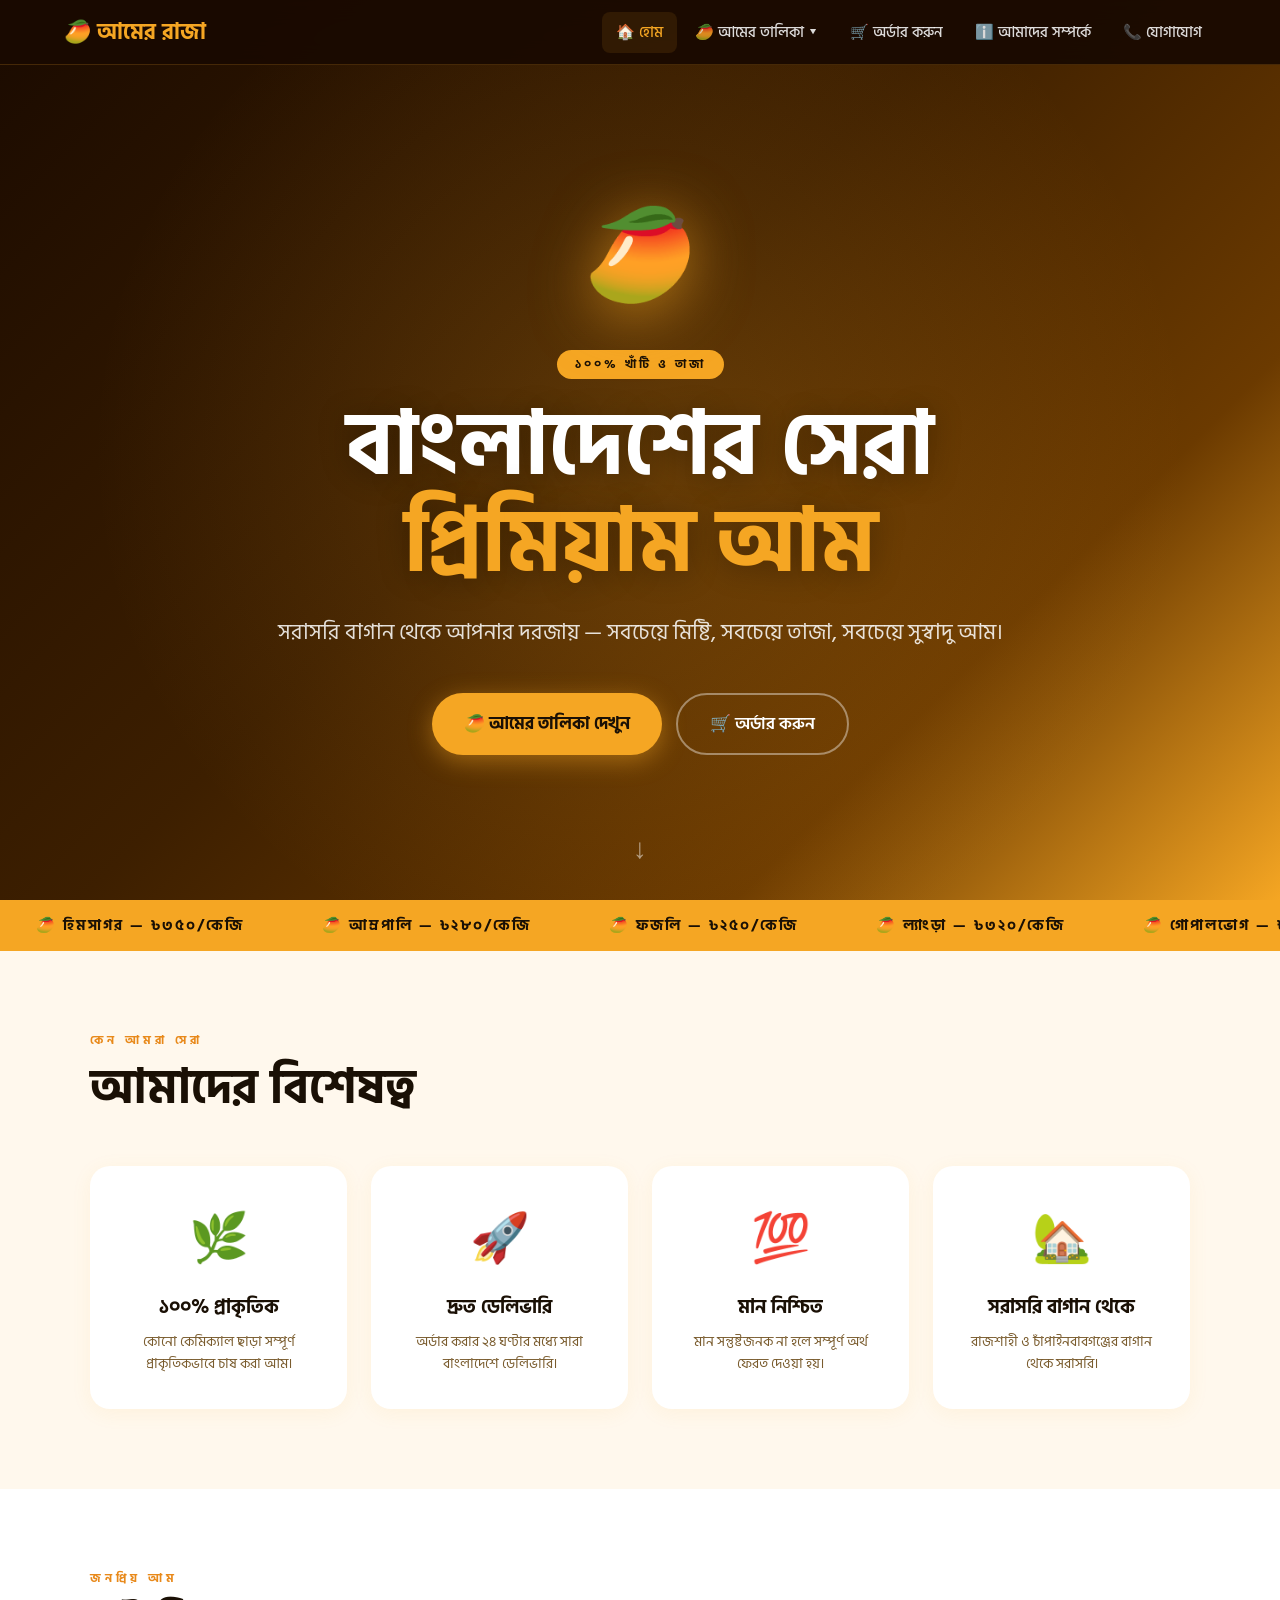
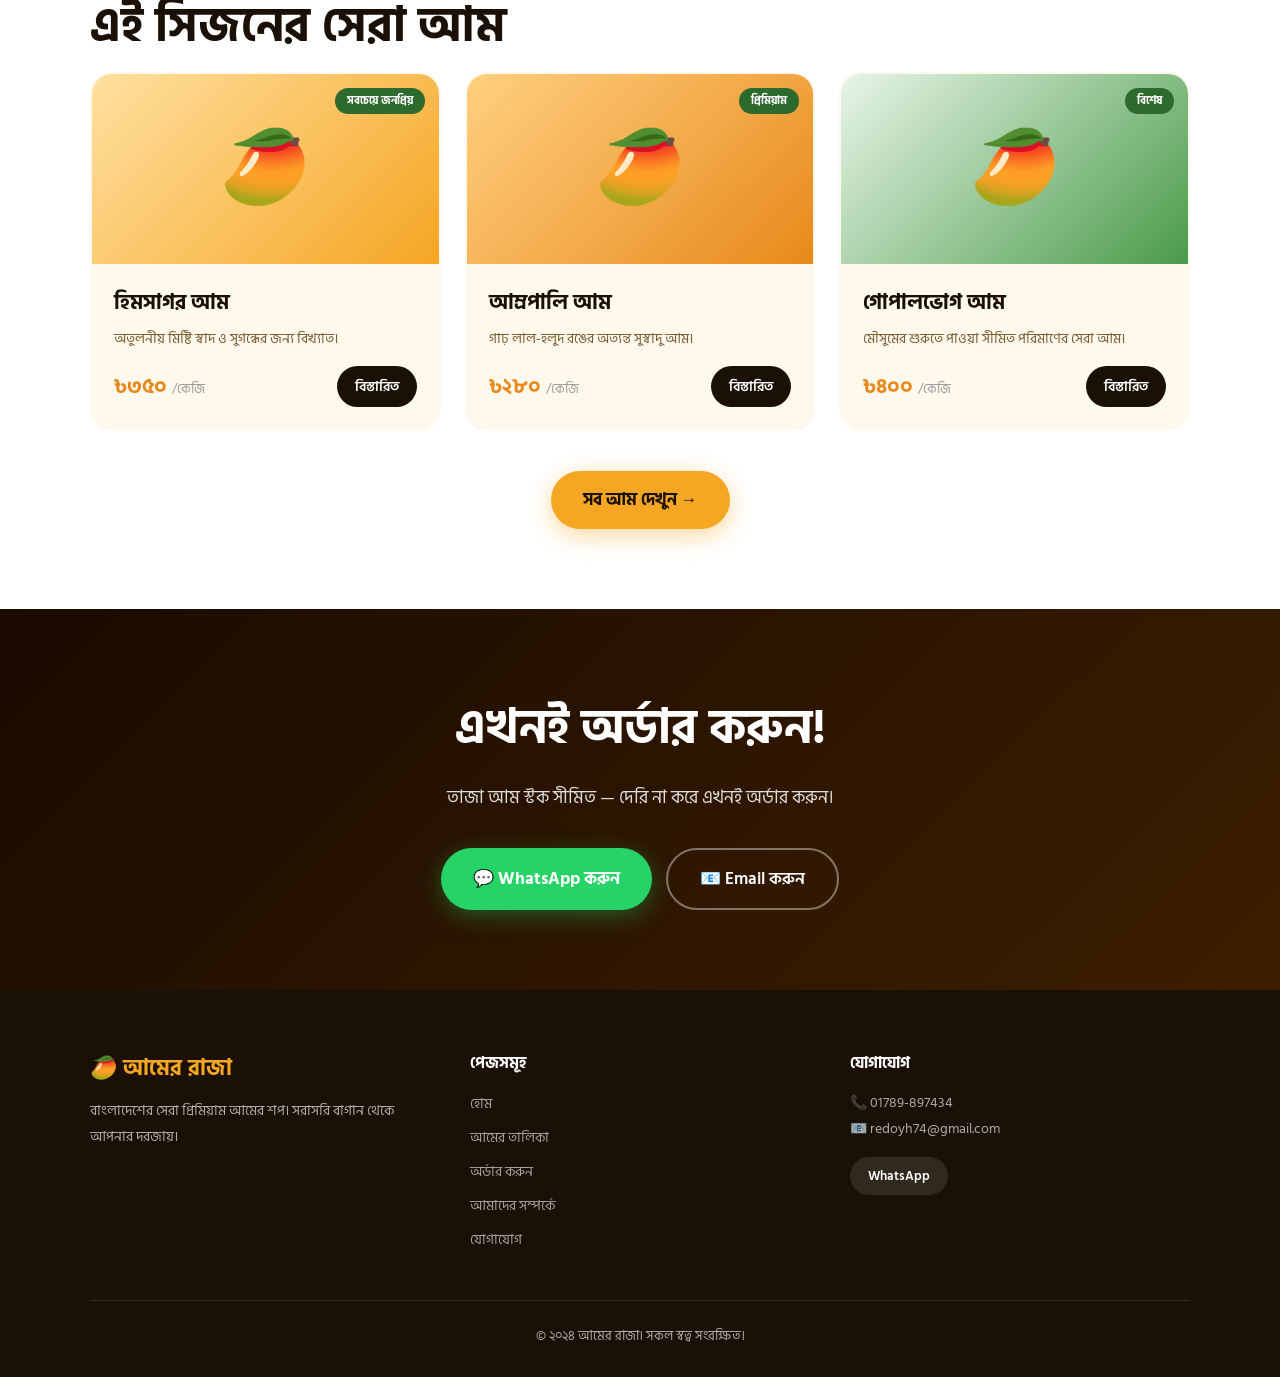
==== commit 9663dc58: "Add files via upload" ====
--- a/index.html
+++ b/index.html
@@ -1,835 +1,195 @@
-<!DOCTYPE html>
-<html lang="bn">
-<head>
-  <meta charset="UTF-8" />
-  <meta name="viewport" content="width=device-width, initial-scale=1.0"/>
-  <title>আমের রাজা — প্রিমিয়াম আম শপ</title>
-  <link href="https://fonts.googleapis.com/css2?family=Hind+Siliguri:wght@300;400;500;600;700&family=Playfair+Display:wght@700;800;900&display=swap" rel="stylesheet"/>
-  <style>
-    :root {
-      --mango: #F5A623;
-      --mango-deep: #E8891A;
-      --mango-light: #FDE8B8;
-      --mango-pale: #FFF8ED;
-      --green: #2D6A2D;
-      --green-light: #4A9B4A;
-      --dark: #1A1005;
-      --text: #3D2B00;
-      --white: #FFFDF8;
-    }
-
-    * { margin: 0; padding: 0; box-sizing: border-box; }
-
-    html { scroll-behavior: smooth; }
-
-    body {
-      font-family: 'Hind Siliguri', sans-serif;
-      background: var(--white);
-      color: var(--text);
-      overflow-x: hidden;
-    }
-
-    /* ── HERO ── */
-    .hero {
-      min-height: 100vh;
-      background: linear-gradient(135deg, #1A0A00 0%, #3D1F00 40%, #6B3A00 70%, #F5A623 100%);
-      display: flex;
-      flex-direction: column;
-      align-items: center;
-      justify-content: center;
-      text-align: center;
-      padding: 40px 20px;
-      position: relative;
-      overflow: hidden;
-    }
-
-    .hero::before {
-      content: '';
-      position: absolute;
-      width: 600px; height: 600px;
-      background: radial-gradient(circle, rgba(245,166,35,0.25) 0%, transparent 70%);
-      top: 50%; left: 50%;
-      transform: translate(-50%, -50%);
-      animation: pulse 4s ease-in-out infinite;
-    }
-
-    @keyframes pulse {
-      0%, 100% { transform: translate(-50%, -50%) scale(1); opacity: 0.6; }
-      50% { transform: translate(-50%, -50%) scale(1.15); opacity: 1; }
-    }
-
-    .hero-emoji {
-      font-size: 100px;
-      animation: float 3s ease-in-out infinite;
-      margin-bottom: 20px;
-      position: relative;
-      z-index: 2;
-      filter: drop-shadow(0 10px 30px rgba(245,166,35,0.6));
-    }
-
-    @keyframes float {
-      0%, 100% { transform: translateY(0); }
-      50% { transform: translateY(-18px); }
-    }
-
-    .hero-badge {
-      background: var(--mango);
-      color: var(--dark);
-      font-size: 13px;
-      font-weight: 700;
-      letter-spacing: 3px;
-      padding: 6px 20px;
-      border-radius: 30px;
-      margin-bottom: 20px;
-      position: relative; z-index: 2;
-      text-transform: uppercase;
-    }
-
-    .hero h1 {
-      font-family: 'Hind Siliguri', sans-serif;
-      font-size: clamp(52px, 10vw, 96px);
-      font-weight: 700;
-      color: #FFFFFF;
-      line-height: 1.05;
-      position: relative; z-index: 2;
-      text-shadow: 0 4px 30px rgba(0,0,0,0.4);
-      margin-bottom: 16px;
-    }
-
-    .hero h1 span {
-      color: var(--mango);
-      display: block;
-    }
-
-    .hero p {
-      font-size: clamp(18px, 3vw, 24px);
-      color: rgba(255,255,255,0.85);
-      max-width: 600px;
-      line-height: 1.7;
-      position: relative; z-index: 2;
-      margin-bottom: 40px;
-    }
-
-    .hero-btns {
-      display: flex;
-      gap: 16px;
-      flex-wrap: wrap;
-      justify-content: center;
-      position: relative; z-index: 2;
-    }
-
-    .btn-primary {
-      background: var(--mango);
-      color: var(--dark);
-      font-family: 'Hind Siliguri', sans-serif;
-      font-size: 18px;
-      font-weight: 700;
-      padding: 16px 36px;
-      border-radius: 50px;
-      text-decoration: none;
-      display: inline-flex;
-      align-items: center;
-      gap: 10px;
-      transition: all 0.3s;
-      box-shadow: 0 8px 30px rgba(245,166,35,0.5);
-    }
-
-    .btn-primary:hover {
-      background: #FFB733;
-      transform: translateY(-3px);
-      box-shadow: 0 14px 40px rgba(245,166,35,0.7);
-    }
-
-    .btn-secondary {
-      background: transparent;
-      color: #fff;
-      font-family: 'Hind Siliguri', sans-serif;
-      font-size: 18px;
-      font-weight: 600;
-      padding: 16px 36px;
-      border-radius: 50px;
-      text-decoration: none;
-      display: inline-flex;
-      align-items: center;
-      gap: 10px;
-      border: 2px solid rgba(255,255,255,0.4);
-      transition: all 0.3s;
-    }
-
-    .btn-secondary:hover {
-      border-color: var(--mango);
-      color: var(--mango);
-      transform: translateY(-3px);
-    }
-
-    .scroll-indicator {
-      position: absolute;
-      bottom: 30px;
-      left: 50%;
-      transform: translateX(-50%);
-      z-index: 2;
-      animation: bounce 2s infinite;
-    }
-
-    @keyframes bounce {
-      0%, 100% { transform: translateX(-50%) translateY(0); }
-      50% { transform: translateX(-50%) translateY(10px); }
-    }
-
-    .scroll-indicator span {
-      display: block;
-      width: 24px; height: 24px;
-      border-right: 3px solid rgba(255,255,255,0.5);
-      border-bottom: 3px solid rgba(255,255,255,0.5);
-      transform: rotate(45deg);
-      margin: -8px auto;
-    }
-
-    /* ── MARQUEE STRIP ── */
-    .marquee-strip {
-      background: var(--mango);
-      color: var(--dark);
-      font-weight: 700;
-      font-size: 15px;
-      letter-spacing: 2px;
-      padding: 14px 0;
-      overflow: hidden;
-      white-space: nowrap;
-    }
-
-    .marquee-inner {
-      display: inline-block;
-      animation: marquee 20s linear infinite;
-    }
-
-    @keyframes marquee {
-      0% { transform: translateX(0); }
-      100% { transform: translateX(-50%); }
-    }
-
-    .marquee-inner span { margin: 0 40px; }
-
-    /* ── SECTION BASE ── */
-    section { padding: 80px 20px; }
-
-    .container { max-width: 1100px; margin: 0 auto; }
-
-    .section-label {
-      font-size: 12px;
-      font-weight: 700;
-      letter-spacing: 4px;
-      color: var(--mango-deep);
-      text-transform: uppercase;
-      margin-bottom: 12px;
-      display: block;
-    }
-
-    .section-title {
-      font-family: 'Hind Siliguri', sans-serif;
-      font-size: clamp(32px, 5vw, 52px);
-      font-weight: 700;
-      color: var(--dark);
-      line-height: 1.2;
-      margin-bottom: 16px;
-    }
-
-    .section-sub {
-      font-size: 18px;
-      color: #7A5C2E;
-      max-width: 540px;
-      line-height: 1.7;
-    }
-
-    /* ── WHY US ── */
-    .why-section { background: var(--mango-pale); }
-
-    .why-grid {
-      display: grid;
-      grid-template-columns: repeat(auto-fit, minmax(220px, 1fr));
-      gap: 28px;
-      margin-top: 50px;
-    }
-
-    .why-card {
-      background: #fff;
-      border-radius: 20px;
-      padding: 36px 28px;
-      text-align: center;
-      box-shadow: 0 4px 20px rgba(245,166,35,0.1);
-      transition: all 0.3s;
-      border: 2px solid transparent;
-    }
-
-    .why-card:hover {
-      transform: translateY(-8px);
-      border-color: var(--mango);
-      box-shadow: 0 16px 40px rgba(245,166,35,0.2);
-    }
-
-    .why-icon {
-      font-size: 52px;
-      margin-bottom: 16px;
-      display: block;
-    }
-
-    .why-card h3 {
-      font-size: 20px;
-      font-weight: 700;
-      color: var(--dark);
-      margin-bottom: 10px;
-    }
-
-    .why-card p {
-      font-size: 15px;
-      color: #7A5C2E;
-      line-height: 1.6;
-    }
-
-    /* ── PRODUCTS ── */
-    .products-section { background: #fff; }
-
-    .products-header {
-      display: flex;
-      justify-content: space-between;
-      align-items: flex-end;
-      flex-wrap: wrap;
-      gap: 20px;
-      margin-bottom: 50px;
-    }
-
-    .products-grid {
-      display: grid;
-      grid-template-columns: repeat(auto-fit, minmax(280px, 1fr));
-      gap: 28px;
-    }
-
-    .product-card {
-      background: var(--mango-pale);
-      border-radius: 24px;
-      overflow: hidden;
-      transition: all 0.3s;
-      border: 2px solid transparent;
-    }
-
-    .product-card:hover {
-      transform: translateY(-6px);
-      border-color: var(--mango);
-      box-shadow: 0 20px 50px rgba(245,166,35,0.2);
-    }
-
-    .product-img {
-      background: linear-gradient(135deg, #FFE0A0, #F5A623);
-      height: 200px;
-      display: flex;
-      align-items: center;
-      justify-content: center;
-      font-size: 80px;
-      position: relative;
-    }
-
-    .product-badge {
-      position: absolute;
-      top: 16px; right: 16px;
-      background: var(--green);
-      color: #fff;
-      font-size: 11px;
-      font-weight: 700;
-      padding: 4px 12px;
-      border-radius: 20px;
-      letter-spacing: 1px;
-    }
-
-    .product-info {
-      padding: 24px;
-    }
-
-    .product-info h3 {
-      font-size: 22px;
-      font-weight: 700;
-      color: var(--dark);
-      margin-bottom: 8px;
-    }
-
-    .product-info p {
-      font-size: 14px;
-      color: #7A5C2E;
-      line-height: 1.6;
-      margin-bottom: 16px;
-    }
-
-    .product-footer {
-      display: flex;
-      justify-content: space-between;
-      align-items: center;
-    }
-
-    .price {
-      font-size: 22px;
-      font-weight: 700;
-      color: var(--mango-deep);
-    }
-
-    .price small {
-      font-size: 13px;
-      color: #999;
-      font-weight: 400;
-    }
-
-    .order-btn {
-      background: var(--dark);
-      color: #fff;
-      font-family: 'Hind Siliguri', sans-serif;
-      font-size: 14px;
-      font-weight: 600;
-      padding: 10px 20px;
-      border-radius: 30px;
-      text-decoration: none;
-      transition: all 0.3s;
-    }
-
-    .order-btn:hover {
-      background: var(--mango);
-      color: var(--dark);
-    }
-
-    /* ── HOW TO ORDER ── */
-    .order-section {
-      background: linear-gradient(135deg, #1A0A00, #3D1F00);
-      color: #fff;
-    }
-
-    .order-section .section-title { color: #fff; }
-    .order-section .section-label { color: var(--mango); }
-    .order-section .section-sub { color: rgba(255,255,255,0.7); }
-
-    .steps-grid {
-      display: grid;
-      grid-template-columns: repeat(auto-fit, minmax(200px, 1fr));
-      gap: 28px;
-      margin-top: 50px;
-    }
-
-    .step-card {
-      text-align: center;
-      padding: 28px 20px;
-    }
-
-    .step-num {
-      width: 60px; height: 60px;
-      background: var(--mango);
-      color: var(--dark);
-      font-size: 24px;
-      font-weight: 800;
-      border-radius: 50%;
-      display: flex;
-      align-items: center;
-      justify-content: center;
-      margin: 0 auto 16px;
-    }
-
-    .step-card h3 {
-      font-size: 18px;
-      font-weight: 700;
-      margin-bottom: 8px;
-      color: #fff;
-    }
-
-    .step-card p {
-      font-size: 14px;
-      color: rgba(255,255,255,0.65);
-      line-height: 1.6;
-    }
-
-    /* ── CONTACT ── */
-    .contact-section { background: var(--mango-pale); }
-
-    .contact-grid {
-      display: grid;
-      grid-template-columns: repeat(auto-fit, minmax(280px, 1fr));
-      gap: 24px;
-      margin-top: 50px;
-    }
-
-    .contact-card {
-      background: #fff;
-      border-radius: 20px;
-      padding: 36px 28px;
-      text-align: center;
-      box-shadow: 0 4px 20px rgba(245,166,35,0.1);
-      transition: all 0.3s;
-    }
-
-    .contact-card:hover {
-      transform: translateY(-6px);
-      box-shadow: 0 16px 40px rgba(245,166,35,0.2);
-    }
-
-    .contact-icon {
-      font-size: 52px;
-      margin-bottom: 16px;
-      display: block;
-    }
-
-    .contact-card h3 {
-      font-size: 20px;
-      font-weight: 700;
-      color: var(--dark);
-      margin-bottom: 10px;
-    }
-
-    .contact-card p {
-      font-size: 15px;
-      color: #7A5C2E;
-      margin-bottom: 20px;
-      line-height: 1.6;
-    }
-
-    .contact-btn {
-      display: inline-flex;
-      align-items: center;
-      gap: 8px;
-      padding: 12px 28px;
-      border-radius: 40px;
-      font-family: 'Hind Siliguri', sans-serif;
-      font-size: 16px;
-      font-weight: 700;
-      text-decoration: none;
-      transition: all 0.3s;
-    }
-
-    .whatsapp-btn {
-      background: #25D366;
-      color: #fff;
-    }
-
-    .whatsapp-btn:hover {
-      background: #1ebe57;
-      transform: scale(1.05);
-      box-shadow: 0 8px 24px rgba(37,211,102,0.4);
-    }
-
-    .email-btn {
-      background: var(--mango);
-      color: var(--dark);
-    }
-
-    .email-btn:hover {
-      background: var(--mango-deep);
-      transform: scale(1.05);
-      box-shadow: 0 8px 24px rgba(245,166,35,0.4);
-    }
-
-    /* ── FOOTER ── */
-    footer {
-      background: var(--dark);
-      color: rgba(255,255,255,0.6);
-      text-align: center;
-      padding: 40px 20px;
-      font-size: 15px;
-      line-height: 1.8;
-    }
-
-    footer strong {
-      color: var(--mango);
-      font-size: 22px;
-      display: block;
-      margin-bottom: 8px;
-    }
-
-    /* ── NAVBAR ── */
-    nav {
-      position: fixed;
-      top: 0; left: 0; right: 0;
-      z-index: 100;
-      padding: 16px 32px;
-      display: flex;
-      justify-content: space-between;
-      align-items: center;
-      background: rgba(26,10,0,0.85);
-      backdrop-filter: blur(12px);
-      border-bottom: 1px solid rgba(245,166,35,0.15);
-    }
-
-    .nav-logo {
-      font-size: 22px;
-      font-weight: 700;
-      color: var(--mango);
-      text-decoration: none;
-    }
-
-    .nav-links {
-      display: flex;
-      gap: 28px;
-      list-style: none;
-    }
-
-    .nav-links a {
-      color: rgba(255,255,255,0.8);
-      text-decoration: none;
-      font-size: 15px;
-      font-weight: 500;
-      transition: color 0.3s;
-    }
-
-    .nav-links a:hover { color: var(--mango); }
-
-    @media (max-width: 600px) {
-      .nav-links { display: none; }
-      .hero { padding-top: 100px; }
-    }
-  </style>
-</head>
-<body>
-
-<!-- NAVBAR -->
-<nav>
-  <a href="#" class="nav-logo">🥭 আমের রাজা</a>
-  <ul class="nav-links">
-    <li><a href="#products">আমাদের আম</a></li>
-    <li><a href="#order">অর্ডার করুন</a></li>
-    <li><a href="#contact">যোগাযোগ</a></li>
-  </ul>
-</nav>
-
-<!-- HERO -->
-<section class="hero">
-  <div class="hero-emoji">🥭</div>
-  <div class="hero-badge">১০০% খাঁটি ও তাজা</div>
-  <h1>
-    বাংলাদেশের সেরা
-    <span>প্রিমিয়াম আম</span>
-  </h1>
-  <p>সরাসরি বাগান থেকে আপনার দরজায় — সবচেয়ে মিষ্টি, সবচেয়ে তাজা, সবচেয়ে সুস্বাদু আম।</p>
-  <div class="hero-btns">
-    <a href="#products" class="btn-primary">🛒 আম দেখুন</a>
-    <a href="#contact" class="btn-secondary">📞 অর্ডার করুন</a>
-  </div>
-  <div class="scroll-indicator">
-    <span></span><span></span>
-  </div>
-</section>
-
-<!-- MARQUEE -->
-<div class="marquee-strip">
-  <div class="marquee-inner">
-    <span>🥭 হিমসাগর</span>
-    <span>🥭 আম্রপালি</span>
-    <span>🥭 ফজলি</span>
-    <span>🥭 ল্যাংড়া</span>
-    <span>🥭 গোপালভোগ</span>
-    <span>🥭 রানিপছন্দ</span>
-    <span>🥭 হিমসাগর</span>
-    <span>🥭 আম্রপালি</span>
-    <span>🥭 ফজলি</span>
-    <span>🥭 ল্যাংড়া</span>
-    <span>🥭 গোপালভোগ</span>
-    <span>🥭 রানিপছন্দ</span>
-  </div>
-</div>
-
-<!-- WHY US -->
-<section class="why-section">
-  <div class="container">
-    <span class="section-label">কেন আমরা সেরা</span>
-    <h2 class="section-title">আমাদের বিশেষত্ব</h2>
-    <p class="section-sub">আমরা শুধু আম বিক্রি করি না — আমরা আপনার কাছে পৌঁছে দিই সেরা অভিজ্ঞতা।</p>
-    <div class="why-grid">
-      <div class="why-card">
-        <span class="why-icon">🌿</span>
-        <h3>১০০% প্রাকৃতিক</h3>
-        <p>কোনো কেমিক্যাল বা কৃত্রিম পদার্থ ছাড়া সম্পূর্ণ প্রাকৃতিকভাবে চাষ করা আম।</p>
-      </div>
-      <div class="why-card">
-        <span class="why-icon">🚀</span>
-        <h3>দ্রুত ডেলিভারি</h3>
-        <p>অর্ডার করার ২৪ ঘণ্টার মধ্যে সারা বাংলাদেশে ডেলিভারি দেওয়া হয়।</p>
-      </div>
-      <div class="why-card">
-        <span class="why-icon">💯</span>
-        <h3>মান নিশ্চিত</h3>
-        <p>প্রতিটি আম হাতে বাছাই করা হয়। মান সন্তুষ্টজনক না হলে সম্পূর্ণ অর্থ ফেরত।</p>
-      </div>
-      <div class="why-card">
-        <span class="why-icon">🏡</span>
-        <h3>সরাসরি বাগান থেকে</h3>
-        <p>মধ্যস্বত্বভোগী ছাড়া সরাসরি রাজশাহী ও চাঁপাইনবাবগঞ্জের বাগান থেকে।</p>
-      </div>
-    </div>
-  </div>
-</section>
-
-<!-- PRODUCTS -->
-<section class="products-section" id="products">
-  <div class="container">
-    <div class="products-header">
-      <div>
-        <span class="section-label">আমাদের সংগ্রহ</span>
-        <h2 class="section-title">প্রিমিয়াম আমের তালিকা</h2>
-      </div>
-    </div>
-    <div class="products-grid">
-
-      <div class="product-card">
-        <div class="product-img">
-          🥭
-          <span class="product-badge">সবচেয়ে জনপ্রিয়</span>
-        </div>
-        <div class="product-info">
-          <h3>হিমসাগর আম</h3>
-          <p>অতুলনীয় মিষ্টি স্বাদ ও মনোমুগ্ধকর সুগন্ধের জন্য বিখ্যাত। রাজশাহীর সেরা জাত।</p>
-          <div class="product-footer">
-            <div class="price">৳১,২০০ <small>/ডজন</small></div>
-            <a href="https://wa.me/8801789897434?text=হিমসাগর আম অর্ডার করতে চাই" class="order-btn" target="_blank">অর্ডার করুন</a>
-          </div>
-        </div>
-      </div>
-
-      <div class="product-card">
-        <div class="product-img">
-          🥭
-          <span class="product-badge">প্রিমিয়াম</span>
-        </div>
-        <div class="product-info">
-          <h3>আম্রপালি আম</h3>
-          <p>গাঢ় লাল-হলুদ রঙের এই আম অত্যন্ত সুস্বাদু ও দীর্ঘস্থায়ী। সকলের পছন্দের জাত।</p>
-          <div class="product-footer">
-            <div class="price">৳১,০০০ <small>/ডজন</small></div>
-            <a href="https://wa.me/8801789897434?text=আম্রপালি আম অর্ডার করতে চাই" class="order-btn" target="_blank">অর্ডার করুন</a>
-          </div>
-        </div>
-      </div>
-
-      <div class="product-card">
-        <div class="product-img">
-          🥭
-          <span class="product-badge">বিশেষ</span>
-        </div>
-        <div class="product-info">
-          <h3>ফজলি আম</h3>
-          <p>বড় আকার ও মিষ্টি স্বাদের জন্য ফজলি অতি পরিচিত। পরিবারের সবার জন্য আদর্শ।</p>
-          <div class="product-footer">
-            <div class="price">৳৮০০ <small>/ডজন</small></div>
-            <a href="https://wa.me/8801789897434?text=ফজলি আম অর্ডার করতে চাই" class="order-btn" target="_blank">অর্ডার করুন</a>
-          </div>
-        </div>
-      </div>
-
-      <div class="product-card">
-        <div class="product-img">
-          🥭
-          <span class="product-badge">নতুন</span>
-        </div>
-        <div class="product-info">
-          <h3>ল্যাংড়া আম</h3>
-          <p>আঁশবিহীন ও অতি মিষ্টি এই আমটি বাংলাদেশের অন্যতম জনপ্রিয় প্রিমিয়াম জাত।</p>
-          <div class="product-footer">
-            <div class="price">৳১,১০০ <small>/ডজন</small></div>
-            <a href="https://wa.me/8801789897434?text=ল্যাংড়া আম অর্ডার করতে চাই" class="order-btn" target="_blank">অর্ডার করুন</a>
-          </div>
-        </div>
-      </div>
-
-      <div class="product-card">
-        <div class="product-img">
-          🥭
-          <span class="product-badge">সীমিত</span>
-        </div>
-        <div class="product-info">
-          <h3>গোপালভোগ আম</h3>
-          <p>মৌসুমের শুরুতে পাওয়া যায়। অত্যন্ত সুগন্ধী ও মিষ্টি। সীমিত পরিমাণে পাওয়া যায়।</p>
-          <div class="product-footer">
-            <div class="price">৳১,৪০০ <small>/ডজন</small></div>
-            <a href="https://wa.me/8801789897434?text=গোপালভোগ আম অর্ডার করতে চাই" class="order-btn" target="_blank">অর্ডার করুন</a>
-          </div>
-        </div>
-      </div>
-
-      <div class="product-card">
-        <div class="product-img" style="background: linear-gradient(135deg, #E8F5E8, #4A9B4A);">
-          📦
-          <span class="product-badge" style="background: var(--mango-deep);">বেস্ট ভ্যালু</span>
-        </div>
-        <div class="product-info">
-          <h3>মিক্স আম প্যাকেজ</h3>
-          <p>৩ রকম প্রিমিয়াম আমের সমন্বয়ে বিশেষ গিফট প্যাকেজ। প্রিয়জনকে উপহার দিন।</p>
-          <div class="product-footer">
-            <div class="price">৳২,৫০০ <small>/প্যাকেজ</small></div>
-            <a href="https://wa.me/8801789897434?text=মিক্স আম প্যাকেজ অর্ডার করতে চাই" class="order-btn" target="_blank">অর্ডার করুন</a>
-          </div>
-        </div>
-      </div>
-
-    </div>
-  </div>
-</section>
-
-<!-- HOW TO ORDER -->
-<section class="order-section" id="order">
-  <div class="container">
-    <span class="section-label">সহজ প্রক্রিয়া</span>
-    <h2 class="section-title">কীভাবে অর্ডার করবেন?</h2>
-    <p class="section-sub">মাত্র ৩টি সহজ ধাপে আপনার পছন্দের আম অর্ডার করুন।</p>
-    <div class="steps-grid">
-      <div class="step-card">
-        <div class="step-num">১</div>
-        <h3>আম বাছুন</h3>
-        <p>আমাদের তালিকা থেকে আপনার পছন্দের আম ও পরিমাণ বাছাই করুন।</p>
-      </div>
-      <div class="step-card">
-        <div class="step-num">২</div>
-        <h3>যোগাযোগ করুন</h3>
-        <p>WhatsApp বা Email-এ আমাদের সাথে যোগাযোগ করুন এবং অর্ডার দিন।</p>
-      </div>
-      <div class="step-card">
-        <div class="step-num">৩</div>
-        <h3>পেমেন্ট করুন</h3>
-        <p>bKash, Nagad বা ব্যাংক ট্রান্সফারের মাধ্যমে পেমেন্ট করুন।</p>
-      </div>
-      <div class="step-card">
-        <div class="step-num">৪</div>
-        <h3>ডেলিভারি পান</h3>
-        <p>২৪ ঘণ্টার মধ্যে আপনার দরজায় তাজা আম পৌঁছে যাবে।</p>
-      </div>
-    </div>
-  </div>
-</section>
-
-<!-- CONTACT -->
-<section class="contact-section" id="contact">
-  <div class="container">
-    <span class="section-label">সরাসরি যোগাযোগ</span>
-    <h2 class="section-title">অর্ডার করুন এখনই</h2>
-    <p class="section-sub">WhatsApp বা Email-এ আমাদের সাথে যোগাযোগ করুন। আমরা সবসময় প্রস্তুত!</p>
-    <div class="contact-grid">
-      <div class="contact-card">
-        <span class="contact-icon">💬</span>
-        <h3>WhatsApp</h3>
-        <p>সবচেয়ে দ্রুত সাড়া পেতে WhatsApp-এ মেসেজ করুন। সকাল ৮টা থেকে রাত ১০টা পর্যন্ত।</p>
-        <p style="font-size:18px; font-weight:700; color: var(--dark); margin-bottom:20px;">01789-897434</p>
-        <a href="https://wa.me/8801789897434?text=আমি আম অর্ডার করতে চাই" class="contact-btn whatsapp-btn" target="_blank">
-          💬 WhatsApp করুন
-        </a>
-      </div>
-      <div class="contact-card">
-        <span class="contact-icon">📧</span>
-        <h3>Email</h3>
-        <p>বিস্তারিত অর্ডার বা বাল্ক অর্ডারের জন্য ইমেইল করুন। ২৪ ঘণ্টার মধ্যে উত্তর পাবেন।</p>
-        <p style="font-size:16px; font-weight:700; color: var(--dark); margin-bottom:20px;">redoyh74@gmail.com</p>
-        <a href="mailto:redoyh74@gmail.com?subject=আম অর্ডার&body=আমি আম অর্ডার করতে চাই।" class="contact-btn email-btn">
-          📧 Email করুন
-        </a>
-      </div>
-    </div>
-  </div>
-</section>
-
-<!-- FOOTER -->
-<footer>
-  <strong>🥭 আমের রাজা</strong>
-  বাংলাদেশের সেরা প্রিমিয়াম আমের শপ<br/>
-  📞 01789-897434 &nbsp;|&nbsp; 📧 redoyh74@gmail.com<br/><br/>
-  <span style="font-size:13px;">© ২০২৪ আমের রাজা। সকল স্বত্ব সংরক্ষিত।</span>
-</footer>
-
-</body>
-</html>+<!DOCTYPE html>
+<html lang="bn">
+<head>
+  <meta charset="UTF-8"/>
+  <meta name="viewport" content="width=device-width, initial-scale=1.0"/>
+  <title>আমের রাজা — প্রিমিয়াম আম শপ</title>
+  <link href="https://fonts.googleapis.com/css2?family=Hind+Siliguri:wght@300;400;500;600;700&display=swap" rel="stylesheet"/>
+  <link rel="stylesheet" href="style.css"/>
+</head>
+<body>
+
+<!-- NAVBAR -->
+<nav class="navbar" id="navbar">
+  <div class="nav-container">
+    <a href="index.html" class="nav-logo">🥭 আমের রাজা</a>
+    <button class="hamburger" id="hamburger">&#9776;</button>
+    <ul class="nav-links" id="navLinks">
+      <li><a href="index.html" class="active">🏠 হোম</a></li>
+      <li class="dropdown">
+        <a href="mango-list.html">🥭 আমের তালিকা ▾</a>
+        <ul class="dropdown-menu">
+          <li><a href="mango-list.html#himsagar">হিমসাগর</a></li>
+          <li><a href="mango-list.html#amrapali">আম্রপালি</a></li>
+          <li><a href="mango-list.html#fazli">ফজলি</a></li>
+          <li><a href="mango-list.html#langra">ল্যাংড়া</a></li>
+          <li><a href="mango-list.html#gopalvog">গোপালভোগ</a></li>
+          <li><a href="mango-list.html#mix">মিক্স প্যাকেজ</a></li>
+        </ul>
+      </li>
+      <li><a href="order.html">🛒 অর্ডার করুন</a></li>
+      <li><a href="about.html">ℹ️ আমাদের সম্পর্কে</a></li>
+      <li><a href="contact.html">📞 যোগাযোগ</a></li>
+    </ul>
+  </div>
+</nav>
+
+<!-- HERO -->
+<section class="hero">
+  <div class="hero-bg"></div>
+  <div class="hero-content">
+    <div class="hero-emoji">🥭</div>
+    <div class="hero-badge">১০০% খাঁটি ও তাজা</div>
+    <h1>বাংলাদেশের সেরা <span>প্রিমিয়াম আম</span></h1>
+    <p>সরাসরি বাগান থেকে আপনার দরজায় — সবচেয়ে মিষ্টি, সবচেয়ে তাজা, সবচেয়ে সুস্বাদু আম।</p>
+    <div class="hero-btns">
+      <a href="mango-list.html" class="btn-primary">🥭 আমের তালিকা দেখুন</a>
+      <a href="order.html" class="btn-secondary">🛒 অর্ডার করুন</a>
+    </div>
+  </div>
+  <div class="scroll-arrow">↓</div>
+</section>
+
+<!-- MARQUEE -->
+<div class="marquee-strip">
+  <div class="marquee-inner">
+    <span>🥭 হিমসাগর — ৳৩৫০/কেজি</span>
+    <span>🥭 আম্রপালি — ৳২৮০/কেজি</span>
+    <span>🥭 ফজলি — ৳২৫০/কেজি</span>
+    <span>🥭 ল্যাংড়া — ৳৩২০/কেজি</span>
+    <span>🥭 গোপালভোগ — ৳৪০০/কেজি</span>
+    <span>🥭 হিমসাগর — ৳৩৫০/কেজি</span>
+    <span>🥭 আম্রপালি — ৳২৮০/কেজি</span>
+    <span>🥭 ফজলি — ৳২৫০/কেজি</span>
+    <span>🥭 ল্যাংড়া — ৳৩২০/কেজি</span>
+    <span>🥭 গোপালভোগ — ৳৪০০/কেজি</span>
+  </div>
+</div>
+
+<!-- WHY US -->
+<section class="section why-section">
+  <div class="container">
+    <span class="section-label">কেন আমরা সেরা</span>
+    <h2 class="section-title">আমাদের বিশেষত্ব</h2>
+    <div class="why-grid">
+      <div class="why-card">
+        <span class="why-icon">🌿</span>
+        <h3>১০০% প্রাকৃতিক</h3>
+        <p>কোনো কেমিক্যাল ছাড়া সম্পূর্ণ প্রাকৃতিকভাবে চাষ করা আম।</p>
+      </div>
+      <div class="why-card">
+        <span class="why-icon">🚀</span>
+        <h3>দ্রুত ডেলিভারি</h3>
+        <p>অর্ডার করার ২৪ ঘণ্টার মধ্যে সারা বাংলাদেশে ডেলিভারি।</p>
+      </div>
+      <div class="why-card">
+        <span class="why-icon">💯</span>
+        <h3>মান নিশ্চিত</h3>
+        <p>মান সন্তুষ্টজনক না হলে সম্পূর্ণ অর্থ ফেরত দেওয়া হয়।</p>
+      </div>
+      <div class="why-card">
+        <span class="why-icon">🏡</span>
+        <h3>সরাসরি বাগান থেকে</h3>
+        <p>রাজশাহী ও চাঁপাইনবাবগঞ্জের বাগান থেকে সরাসরি।</p>
+      </div>
+    </div>
+  </div>
+</section>
+
+<!-- FEATURED -->
+<section class="section" style="background:#fff;">
+  <div class="container">
+    <span class="section-label">জনপ্রিয় আম</span>
+    <h2 class="section-title">এই সিজনের সেরা আম</h2>
+    <div class="products-grid">
+      <div class="product-card">
+        <div class="product-img" style="background:linear-gradient(135deg,#FFE0A0,#F5A623);">
+          🥭 <span class="product-badge">সবচেয়ে জনপ্রিয়</span>
+        </div>
+        <div class="product-info">
+          <h3>হিমসাগর আম</h3>
+          <p>অতুলনীয় মিষ্টি স্বাদ ও সুগন্ধের জন্য বিখ্যাত।</p>
+          <div class="product-footer">
+            <div class="price">৳৩৫০ <small>/কেজি</small></div>
+            <a href="mango-list.html#himsagar" class="order-btn">বিস্তারিত</a>
+          </div>
+        </div>
+      </div>
+      <div class="product-card">
+        <div class="product-img" style="background:linear-gradient(135deg,#FFD080,#E8891A);">
+          🥭 <span class="product-badge">প্রিমিয়াম</span>
+        </div>
+        <div class="product-info">
+          <h3>আম্রপালি আম</h3>
+          <p>গাঢ় লাল-হলুদ রঙের অত্যন্ত সুস্বাদু আম।</p>
+          <div class="product-footer">
+            <div class="price">৳২৮০ <small>/কেজি</small></div>
+            <a href="mango-list.html#amrapali" class="order-btn">বিস্তারিত</a>
+          </div>
+        </div>
+      </div>
+      <div class="product-card">
+        <div class="product-img" style="background:linear-gradient(135deg,#E8F5E8,#4A9B4A);">
+          🥭 <span class="product-badge">বিশেষ</span>
+        </div>
+        <div class="product-info">
+          <h3>গোপালভোগ আম</h3>
+          <p>মৌসুমের শুরুতে পাওয়া সীমিত পরিমাণের সেরা আম।</p>
+          <div class="product-footer">
+            <div class="price">৳৪০০ <small>/কেজি</small></div>
+            <a href="mango-list.html#gopalvog" class="order-btn">বিস্তারিত</a>
+          </div>
+        </div>
+      </div>
+    </div>
+    <div style="text-align:center;margin-top:40px;">
+      <a href="mango-list.html" class="btn-primary">সব আম দেখুন →</a>
+    </div>
+  </div>
+</section>
+
+<!-- CTA -->
+<section class="cta-section">
+  <div class="container" style="text-align:center;">
+    <h2 style="font-size:clamp(28px,5vw,48px);font-weight:700;color:#fff;margin-bottom:16px;">এখনই অর্ডার করুন!</h2>
+    <p style="font-size:18px;color:rgba(255,255,255,0.85);margin-bottom:36px;">তাজা আম স্টক সীমিত — দেরি না করে এখনই অর্ডার করুন।</p>
+    <div class="hero-btns" style="justify-content:center;">
+      <a href="https://wa.me/8801789897434?text=আমি আম অর্ডার করতে চাই" class="btn-whatsapp" target="_blank">💬 WhatsApp করুন</a>
+      <a href="mailto:redoyh74@gmail.com?subject=আম অর্ডার" class="btn-secondary">📧 Email করুন</a>
+    </div>
+  </div>
+</section>
+
+<footer class="footer">
+  <div class="container">
+    <div class="footer-grid">
+      <div>
+        <div class="footer-logo">🥭 আমের রাজা</div>
+        <p>বাংলাদেশের সেরা প্রিমিয়াম আমের শপ। সরাসরি বাগান থেকে আপনার দরজায়।</p>
+      </div>
+      <div>
+        <h4>পেজসমূহ</h4>
+        <ul>
+          <li><a href="index.html">হোম</a></li>
+          <li><a href="mango-list.html">আমের তালিকা</a></li>
+          <li><a href="order.html">অর্ডার করুন</a></li>
+          <li><a href="about.html">আমাদের সম্পর্কে</a></li>
+          <li><a href="contact.html">যোগাযোগ</a></li>
+        </ul>
+      </div>
+      <div>
+        <h4>যোগাযোগ</h4>
+        <p>📞 01789-897434</p>
+        <p>📧 redoyh74@gmail.com</p>
+        <div style="margin-top:16px;display:flex;gap:12px;">
+          <a href="https://wa.me/8801789897434" target="_blank" class="social-btn">WhatsApp</a>
+        </div>
+      </div>
+    </div>
+    <div class="footer-bottom">© ২০২৪ আমের রাজা। সকল স্বত্ব সংরক্ষিত।</div>
+  </div>
+</footer>
+
+<script src="script.js"></script>
+</body>
+</html>
--- a/style.css
+++ b/style.css
@@ -0,0 +1,274 @@
+:root {
+  --mango: #F5A623;
+  --mango-deep: #E8891A;
+  --mango-light: #FDE8B8;
+  --mango-pale: #FFF8ED;
+  --green: #2D6A2D;
+  --green-light: #4A9B4A;
+  --dark: #1A1005;
+  --text: #3D2B00;
+  --white: #FFFDF8;
+}
+* { margin:0; padding:0; box-sizing:border-box; }
+html { scroll-behavior:smooth; }
+body { font-family:'Hind Siliguri',sans-serif; background:var(--white); color:var(--text); overflow-x:hidden; }
+
+/* NAVBAR */
+.navbar {
+  position:fixed; top:0; left:0; right:0; z-index:1000;
+  background:rgba(26,10,0,0.95);
+  backdrop-filter:blur(12px);
+  border-bottom:1px solid rgba(245,166,35,0.2);
+  transition:all 0.3s;
+}
+.nav-container {
+  max-width:1200px; margin:0 auto;
+  padding:0 24px;
+  display:flex; align-items:center; justify-content:space-between;
+  height:64px;
+}
+.nav-logo {
+  font-size:22px; font-weight:700; color:var(--mango);
+  text-decoration:none; white-space:nowrap;
+}
+.nav-links {
+  display:flex; align-items:center; gap:4px; list-style:none;
+}
+.nav-links > li { position:relative; }
+.nav-links a {
+  color:rgba(255,255,255,0.85);
+  text-decoration:none; font-size:15px; font-weight:500;
+  padding:8px 14px; border-radius:8px;
+  display:block; transition:all 0.2s; white-space:nowrap;
+}
+.nav-links a:hover, .nav-links a.active {
+  color:var(--mango); background:rgba(245,166,35,0.1);
+}
+
+/* DROPDOWN */
+.dropdown-menu {
+  display:none; position:absolute; top:100%; left:0;
+  background:#1A1005; border:1px solid rgba(245,166,35,0.2);
+  border-radius:12px; list-style:none;
+  min-width:180px; padding:8px 0;
+  box-shadow:0 12px 40px rgba(0,0,0,0.4);
+  z-index:999;
+}
+.dropdown:hover .dropdown-menu { display:block; }
+.dropdown-menu li a {
+  padding:10px 18px; font-size:14px;
+  color:rgba(255,255,255,0.8); border-radius:0;
+}
+.dropdown-menu li a:hover { color:var(--mango); background:rgba(245,166,35,0.08); }
+
+/* HAMBURGER */
+.hamburger {
+  display:none; background:none; border:none;
+  color:#fff; font-size:24px; cursor:pointer; padding:8px;
+}
+
+/* HERO */
+.hero {
+  min-height:100vh; display:flex; flex-direction:column;
+  align-items:center; justify-content:center; text-align:center;
+  padding:100px 24px 60px; position:relative; overflow:hidden;
+  background:linear-gradient(135deg,#1A0A00 0%,#3D1F00 45%,#6B3A00 75%,#F5A623 100%);
+}
+.hero-bg {
+  position:absolute; inset:0;
+  background:radial-gradient(circle at 50% 50%, rgba(245,166,35,0.18) 0%, transparent 70%);
+  animation:pulse 5s ease-in-out infinite;
+}
+@keyframes pulse { 0%,100%{opacity:0.6;transform:scale(1);} 50%{opacity:1;transform:scale(1.1);} }
+.hero-content { position:relative; z-index:2; max-width:800px; }
+.hero-emoji { font-size:90px; display:block; margin-bottom:20px; animation:float 3s ease-in-out infinite; filter:drop-shadow(0 10px 30px rgba(245,166,35,0.6)); }
+@keyframes float { 0%,100%{transform:translateY(0);} 50%{transform:translateY(-16px);} }
+.hero-badge { display:inline-block; background:var(--mango); color:var(--dark); font-size:12px; font-weight:700; letter-spacing:3px; padding:5px 18px; border-radius:30px; margin-bottom:20px; text-transform:uppercase; }
+.hero h1 { font-size:clamp(44px,9vw,88px); font-weight:700; color:#fff; line-height:1.1; margin-bottom:20px; text-shadow:0 4px 30px rgba(0,0,0,0.3); }
+.hero h1 span { color:var(--mango); display:block; }
+.hero p { font-size:clamp(16px,2.5vw,22px); color:rgba(255,255,255,0.85); line-height:1.8; margin-bottom:40px; }
+.hero-btns { display:flex; gap:14px; flex-wrap:wrap; justify-content:center; }
+.scroll-arrow { position:absolute; bottom:28px; left:50%; transform:translateX(-50%); font-size:28px; color:rgba(255,255,255,0.5); animation:bounce 2s infinite; }
+@keyframes bounce { 0%,100%{transform:translateX(-50%) translateY(0);} 50%{transform:translateX(-50%) translateY(10px);} }
+
+/* PAGE HEADER */
+.page-header {
+  background:linear-gradient(135deg,#1A0A00,#3D1F00,#6B3A00);
+  padding:120px 24px 60px; text-align:center;
+}
+
+/* BUTTONS */
+.btn-primary {
+  background:var(--mango); color:var(--dark);
+  font-family:'Hind Siliguri',sans-serif; font-size:17px; font-weight:700;
+  padding:15px 32px; border-radius:50px; text-decoration:none;
+  display:inline-flex; align-items:center; gap:8px;
+  transition:all 0.3s; box-shadow:0 6px 24px rgba(245,166,35,0.45);
+}
+.btn-primary:hover { background:#FFB733; transform:translateY(-3px); box-shadow:0 12px 36px rgba(245,166,35,0.6); }
+.btn-secondary {
+  background:transparent; color:#fff;
+  font-family:'Hind Siliguri',sans-serif; font-size:17px; font-weight:600;
+  padding:15px 32px; border-radius:50px; text-decoration:none;
+  display:inline-flex; align-items:center; gap:8px;
+  border:2px solid rgba(255,255,255,0.4); transition:all 0.3s;
+}
+.btn-secondary:hover { border-color:var(--mango); color:var(--mango); transform:translateY(-3px); }
+.btn-whatsapp {
+  background:#25D366; color:#fff;
+  font-family:'Hind Siliguri',sans-serif; font-size:17px; font-weight:700;
+  padding:15px 32px; border-radius:50px; text-decoration:none;
+  display:inline-flex; align-items:center; gap:8px;
+  transition:all 0.3s; box-shadow:0 6px 24px rgba(37,211,102,0.35);
+}
+.btn-whatsapp:hover { background:#1ebe57; transform:translateY(-3px); box-shadow:0 12px 36px rgba(37,211,102,0.5); }
+
+/* MARQUEE */
+.marquee-strip { background:var(--mango); color:var(--dark); font-weight:700; font-size:15px; letter-spacing:2px; padding:13px 0; overflow:hidden; white-space:nowrap; }
+.marquee-inner { display:inline-block; animation:marquee 25s linear infinite; }
+@keyframes marquee { 0%{transform:translateX(0);} 100%{transform:translateX(-50%);} }
+.marquee-inner span { margin:0 36px; }
+
+/* SECTION */
+.section { padding:80px 24px; }
+.container { max-width:1100px; margin:0 auto; }
+.section-label { font-size:12px; font-weight:700; letter-spacing:4px; color:var(--mango-deep); text-transform:uppercase; margin-bottom:10px; display:block; }
+.section-title { font-size:clamp(28px,4.5vw,48px); font-weight:700; color:var(--dark); line-height:1.2; margin-bottom:16px; }
+
+/* WHY GRID */
+.why-section { background:var(--mango-pale); }
+.why-grid { display:grid; grid-template-columns:repeat(auto-fit,minmax(220px,1fr)); gap:24px; margin-top:48px; }
+.why-card { background:#fff; border-radius:20px; padding:32px 24px; text-align:center; box-shadow:0 4px 20px rgba(245,166,35,0.08); transition:all 0.3s; border:2px solid transparent; }
+.why-card:hover { transform:translateY(-7px); border-color:var(--mango); box-shadow:0 16px 40px rgba(245,166,35,0.18); }
+.why-icon { font-size:48px; margin-bottom:14px; display:block; }
+.why-card h3 { font-size:19px; font-weight:700; color:var(--dark); margin-bottom:8px; }
+.why-card p { font-size:14px; color:#7A5C2E; line-height:1.6; }
+
+/* PRODUCTS */
+.products-grid { display:grid; grid-template-columns:repeat(auto-fit,minmax(280px,1fr)); gap:24px; }
+.product-card { background:var(--mango-pale); border-radius:22px; overflow:hidden; transition:all 0.3s; border:2px solid transparent; }
+.product-card:hover { transform:translateY(-6px); border-color:var(--mango); box-shadow:0 18px 48px rgba(245,166,35,0.18); }
+.product-img { height:190px; display:flex; align-items:center; justify-content:center; font-size:72px; position:relative; }
+.product-badge { position:absolute; top:14px; right:14px; background:var(--green); color:#fff; font-size:11px; font-weight:700; padding:4px 12px; border-radius:20px; }
+.product-info { padding:22px; }
+.product-info h3 { font-size:21px; font-weight:700; color:var(--dark); margin-bottom:8px; }
+.product-info p { font-size:14px; color:#7A5C2E; line-height:1.6; margin-bottom:16px; }
+.product-footer { display:flex; justify-content:space-between; align-items:center; }
+.price { font-size:21px; font-weight:700; color:var(--mango-deep); }
+.price small { font-size:13px; color:#999; font-weight:400; }
+.order-btn { background:var(--dark); color:#fff; font-family:'Hind Siliguri',sans-serif; font-size:14px; font-weight:600; padding:9px 18px; border-radius:30px; text-decoration:none; transition:all 0.3s; }
+.order-btn:hover { background:var(--mango); color:var(--dark); }
+
+/* MANGO LIST PAGE */
+.filter-bar { background:#fff; border-bottom:2px solid var(--mango-light); padding:16px 24px; position:sticky; top:64px; z-index:99; }
+.filter-tabs { display:flex; gap:10px; flex-wrap:wrap; }
+.filter-btn { background:var(--mango-pale); border:2px solid var(--mango-light); color:var(--text); font-family:'Hind Siliguri',sans-serif; font-size:14px; font-weight:600; padding:8px 20px; border-radius:30px; cursor:pointer; transition:all 0.3s; }
+.filter-btn.active, .filter-btn:hover { background:var(--mango); border-color:var(--mango); color:var(--dark); }
+
+.mango-list { display:flex; flex-direction:column; gap:40px; }
+.mango-item { display:grid; grid-template-columns:260px 1fr; gap:36px; background:var(--mango-pale); border-radius:24px; overflow:hidden; border:2px solid transparent; transition:all 0.3s; padding:0; }
+.mango-item:hover { border-color:var(--mango); box-shadow:0 12px 40px rgba(245,166,35,0.15); }
+.mango-emoji-box { display:flex; align-items:center; justify-content:center; font-size:90px; min-height:260px; position:relative; }
+.mango-tag { position:absolute; top:16px; left:16px; font-size:11px; font-weight:700; padding:4px 12px; border-radius:20px; letter-spacing:1px; }
+.mango-tag.popular { background:var(--green); color:#fff; }
+.mango-tag.premium { background:var(--mango-deep); color:#fff; }
+.mango-tag.limited { background:#C00000; color:#fff; }
+.mango-details { padding:28px 28px 28px 0; }
+.mango-header { display:flex; justify-content:space-between; align-items:flex-start; flex-wrap:wrap; gap:12px; margin-bottom:14px; }
+.mango-header h2 { font-size:clamp(22px,3vw,30px); font-weight:700; color:var(--dark); }
+.mango-price-box { text-align:right; }
+.big-price { font-size:36px; font-weight:700; color:var(--mango-deep); }
+.per-unit { font-size:15px; color:#999; }
+.mango-desc { font-size:15px; color:#7A5C2E; line-height:1.8; margin-bottom:20px; }
+.mango-specs { display:grid; grid-template-columns:repeat(auto-fit,minmax(160px,1fr)); gap:12px; margin-bottom:20px; }
+.spec { background:#fff; border-radius:10px; padding:10px 14px; }
+.spec span { font-size:12px; color:#999; display:block; margin-bottom:4px; }
+.spec strong { font-size:14px; color:var(--dark); }
+.price-tiers { margin-bottom:24px; }
+.price-tiers h4 { font-size:14px; font-weight:700; color:var(--dark); margin-bottom:12px; }
+.tier-grid { display:grid; grid-template-columns:repeat(3,1fr); gap:10px; }
+.tier { background:#fff; border-radius:10px; padding:12px; text-align:center; border:2px solid transparent; }
+.tier.highlight { border-color:var(--mango); background:var(--mango-pale); }
+.tier span { font-size:12px; color:#999; display:block; margin-bottom:4px; }
+.tier strong { font-size:15px; font-weight:700; color:var(--dark); }
+.mango-btns { display:flex; gap:12px; flex-wrap:wrap; }
+
+/* ORDER CALC */
+.order-calc { background:var(--mango-pale); border-radius:24px; padding:40px; border:2px solid var(--mango-light); }
+.calc-box { max-width:600px; }
+.calc-row { margin-bottom:20px; }
+.calc-row label { display:block; font-size:16px; font-weight:600; color:var(--dark); margin-bottom:8px; }
+.calc-row select, .calc-row input {
+  width:100%; padding:12px 16px; border-radius:12px;
+  border:2px solid var(--mango-light); background:#fff;
+  font-family:'Hind Siliguri',sans-serif; font-size:16px; color:var(--dark);
+  outline:none; transition:border-color 0.3s;
+}
+.calc-row select:focus, .calc-row input:focus { border-color:var(--mango); }
+.calc-result { background:#fff; border-radius:16px; padding:24px; border:2px solid var(--mango-light); }
+.result-row { display:flex; justify-content:space-between; padding:8px 0; border-bottom:1px solid #F0E0C0; font-size:16px; }
+.result-row:last-of-type { border-bottom:none; }
+.result-row.total { font-size:20px; font-weight:700; color:var(--dark); padding-top:14px; }
+
+/* STEPS */
+.steps-grid { display:grid; grid-template-columns:repeat(auto-fit,minmax(200px,1fr)); gap:24px; }
+.step-card { background:rgba(255,255,255,0.07); border-radius:20px; padding:28px 20px; text-align:center; }
+.step-num { width:56px; height:56px; background:var(--mango); color:var(--dark); font-size:22px; font-weight:800; border-radius:50%; display:flex; align-items:center; justify-content:center; margin:0 auto 14px; }
+.step-card h3 { font-size:18px; font-weight:700; margin-bottom:8px; color:#fff; }
+.step-card p { font-size:14px; color:rgba(255,255,255,0.65); line-height:1.6; }
+.order-section { background:linear-gradient(135deg,#1A0A00,#3D1F00); padding:80px 24px; }
+.order-section .section-title { color:#fff; }
+.order-section .section-label { color:var(--mango); }
+
+/* CONTACT */
+.contact-grid { display:grid; grid-template-columns:repeat(auto-fit,minmax(280px,1fr)); gap:24px; margin-top:48px; }
+.contact-card { background:#fff; border-radius:20px; padding:36px 28px; text-align:center; box-shadow:0 4px 20px rgba(245,166,35,0.1); transition:all 0.3s; }
+.contact-card:hover { transform:translateY(-6px); box-shadow:0 16px 40px rgba(245,166,35,0.2); }
+.contact-icon { font-size:52px; margin-bottom:14px; display:block; }
+.contact-card h3 { font-size:20px; font-weight:700; color:var(--dark); margin-bottom:10px; }
+.contact-card p { font-size:15px; color:#7A5C2E; line-height:1.6; }
+.contact-btn { display:inline-flex; align-items:center; gap:8px; padding:12px 28px; border-radius:40px; font-family:'Hind Siliguri',sans-serif; font-size:16px; font-weight:700; text-decoration:none; transition:all 0.3s; }
+.whatsapp-btn { background:#25D366; color:#fff; }
+.whatsapp-btn:hover { background:#1ebe57; transform:scale(1.04); }
+.email-btn { background:var(--mango); color:var(--dark); }
+.email-btn:hover { background:var(--mango-deep); transform:scale(1.04); }
+
+/* FAQ */
+.faq-list { max-width:700px; margin-top:32px; }
+.faq-item { border:2px solid var(--mango-light); border-radius:14px; margin-bottom:12px; overflow:hidden; }
+.faq-q { display:flex; justify-content:space-between; align-items:center; padding:18px 22px; cursor:pointer; font-size:17px; font-weight:600; color:var(--dark); background:#fff; transition:background 0.2s; }
+.faq-q:hover { background:var(--mango-pale); }
+.faq-arrow { font-size:14px; color:var(--mango); }
+.faq-a { display:none; padding:16px 22px; font-size:15px; color:#7A5C2E; background:var(--mango-pale); line-height:1.7; }
+
+/* CTA */
+.cta-section { background:linear-gradient(135deg,#1A0A00,#3D1F00); padding:80px 24px; text-align:center; }
+
+/* FOOTER */
+.footer { background:var(--dark); color:rgba(255,255,255,0.65); padding:60px 24px 30px; }
+.footer-grid { display:grid; grid-template-columns:repeat(auto-fit,minmax(200px,1fr)); gap:40px; margin-bottom:40px; }
+.footer-logo { font-size:22px; font-weight:700; color:var(--mango); margin-bottom:12px; }
+.footer p { font-size:14px; line-height:1.8; }
+.footer h4 { font-size:16px; font-weight:700; color:#fff; margin-bottom:14px; }
+.footer ul { list-style:none; }
+.footer ul li { margin-bottom:8px; }
+.footer ul li a { color:rgba(255,255,255,0.6); text-decoration:none; font-size:14px; transition:color 0.2s; }
+.footer ul li a:hover { color:var(--mango); }
+.footer-bottom { border-top:1px solid rgba(255,255,255,0.1); padding-top:24px; text-align:center; font-size:13px; }
+.social-btn { background:rgba(255,255,255,0.1); color:#fff; padding:8px 18px; border-radius:20px; text-decoration:none; font-size:13px; font-weight:600; transition:all 0.3s; }
+.social-btn:hover { background:var(--mango); color:var(--dark); }
+
+/* RESPONSIVE */
+@media (max-width:768px) {
+  .hamburger { display:block; }
+  .nav-links { display:none; flex-direction:column; position:absolute; top:64px; left:0; right:0; background:#1A0A00; padding:16px; border-bottom:2px solid rgba(245,166,35,0.2); }
+  .nav-links.open { display:flex; }
+  .nav-links a { padding:12px 16px; font-size:16px; }
+  .dropdown-menu { position:static; border:none; background:rgba(255,255,255,0.05); border-radius:8px; margin:4px 0 4px 16px; display:none; }
+  .dropdown.open .dropdown-menu { display:block; }
+  .mango-item { grid-template-columns:1fr; }
+  .mango-emoji-box { min-height:180px; }
+  .mango-details { padding:20px; }
+  .tier-grid { grid-template-columns:1fr; }
+  .hero-emoji { font-size:70px; }
+}
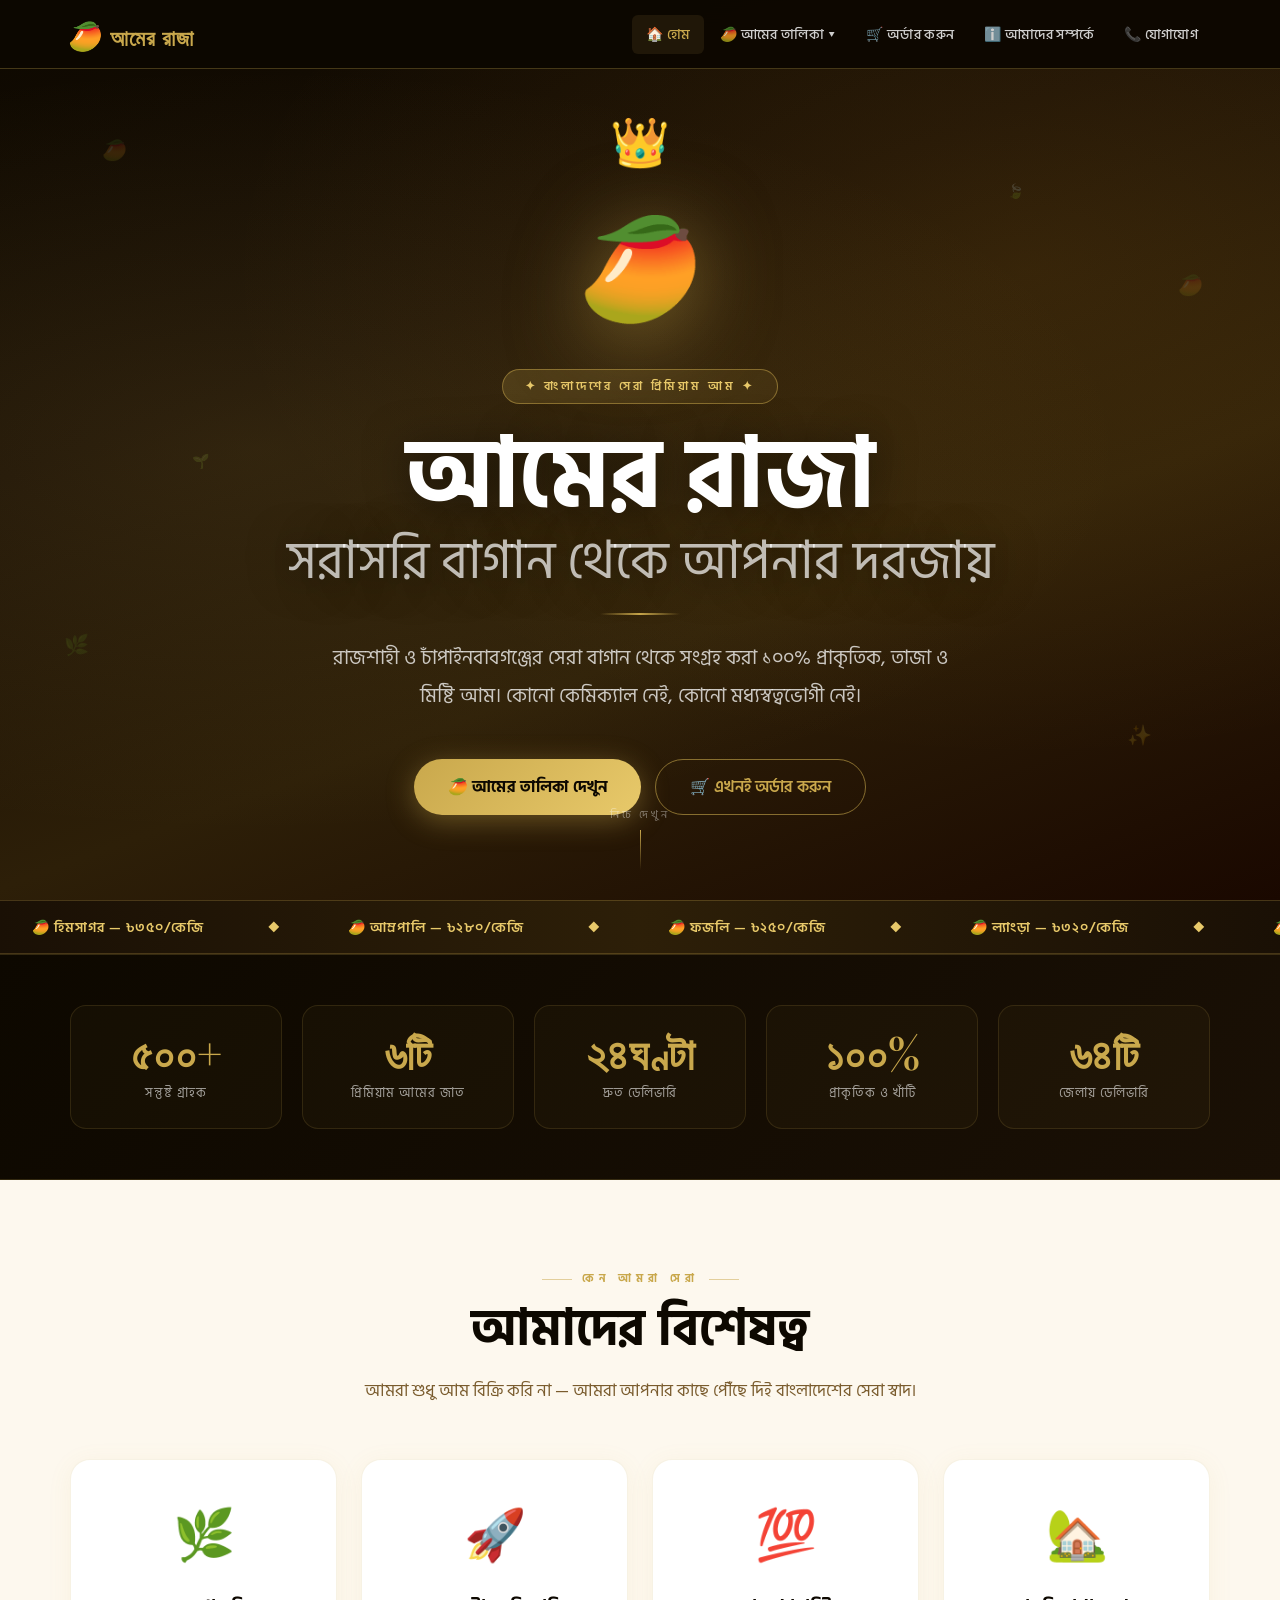
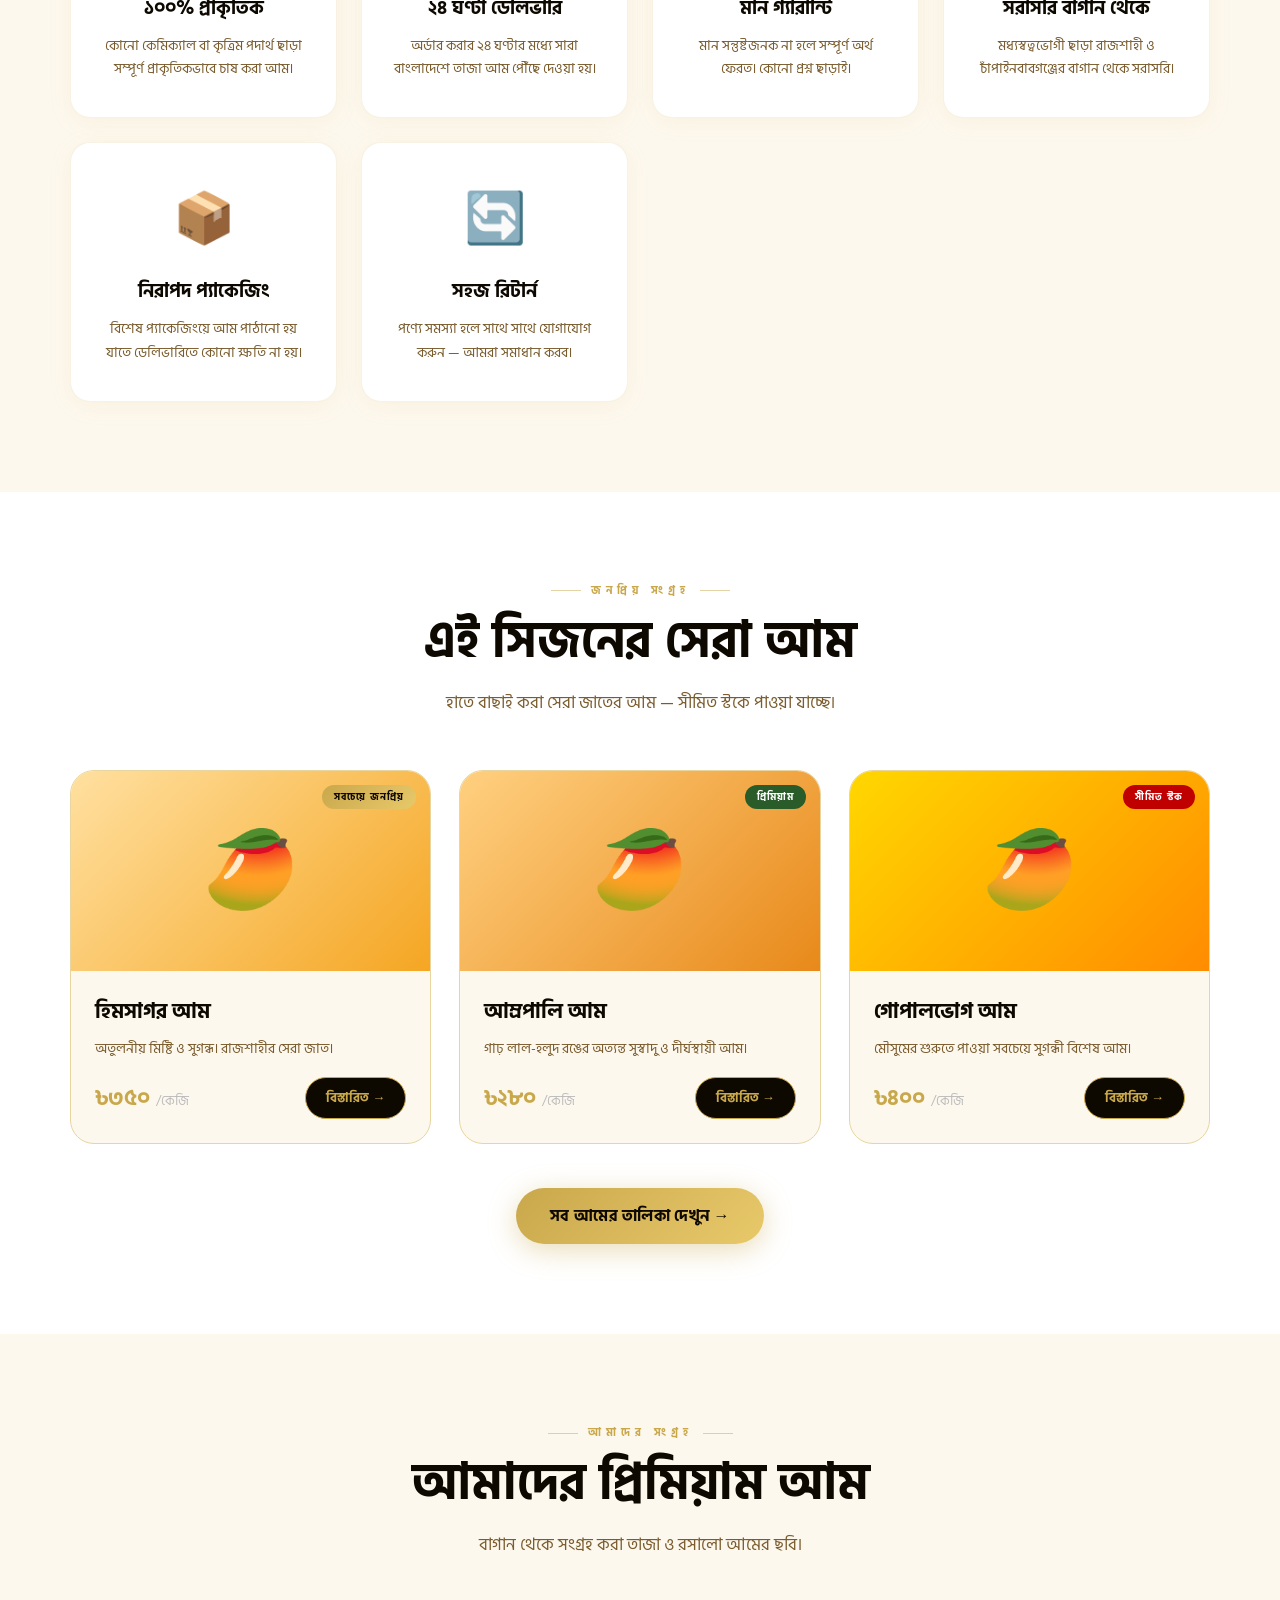
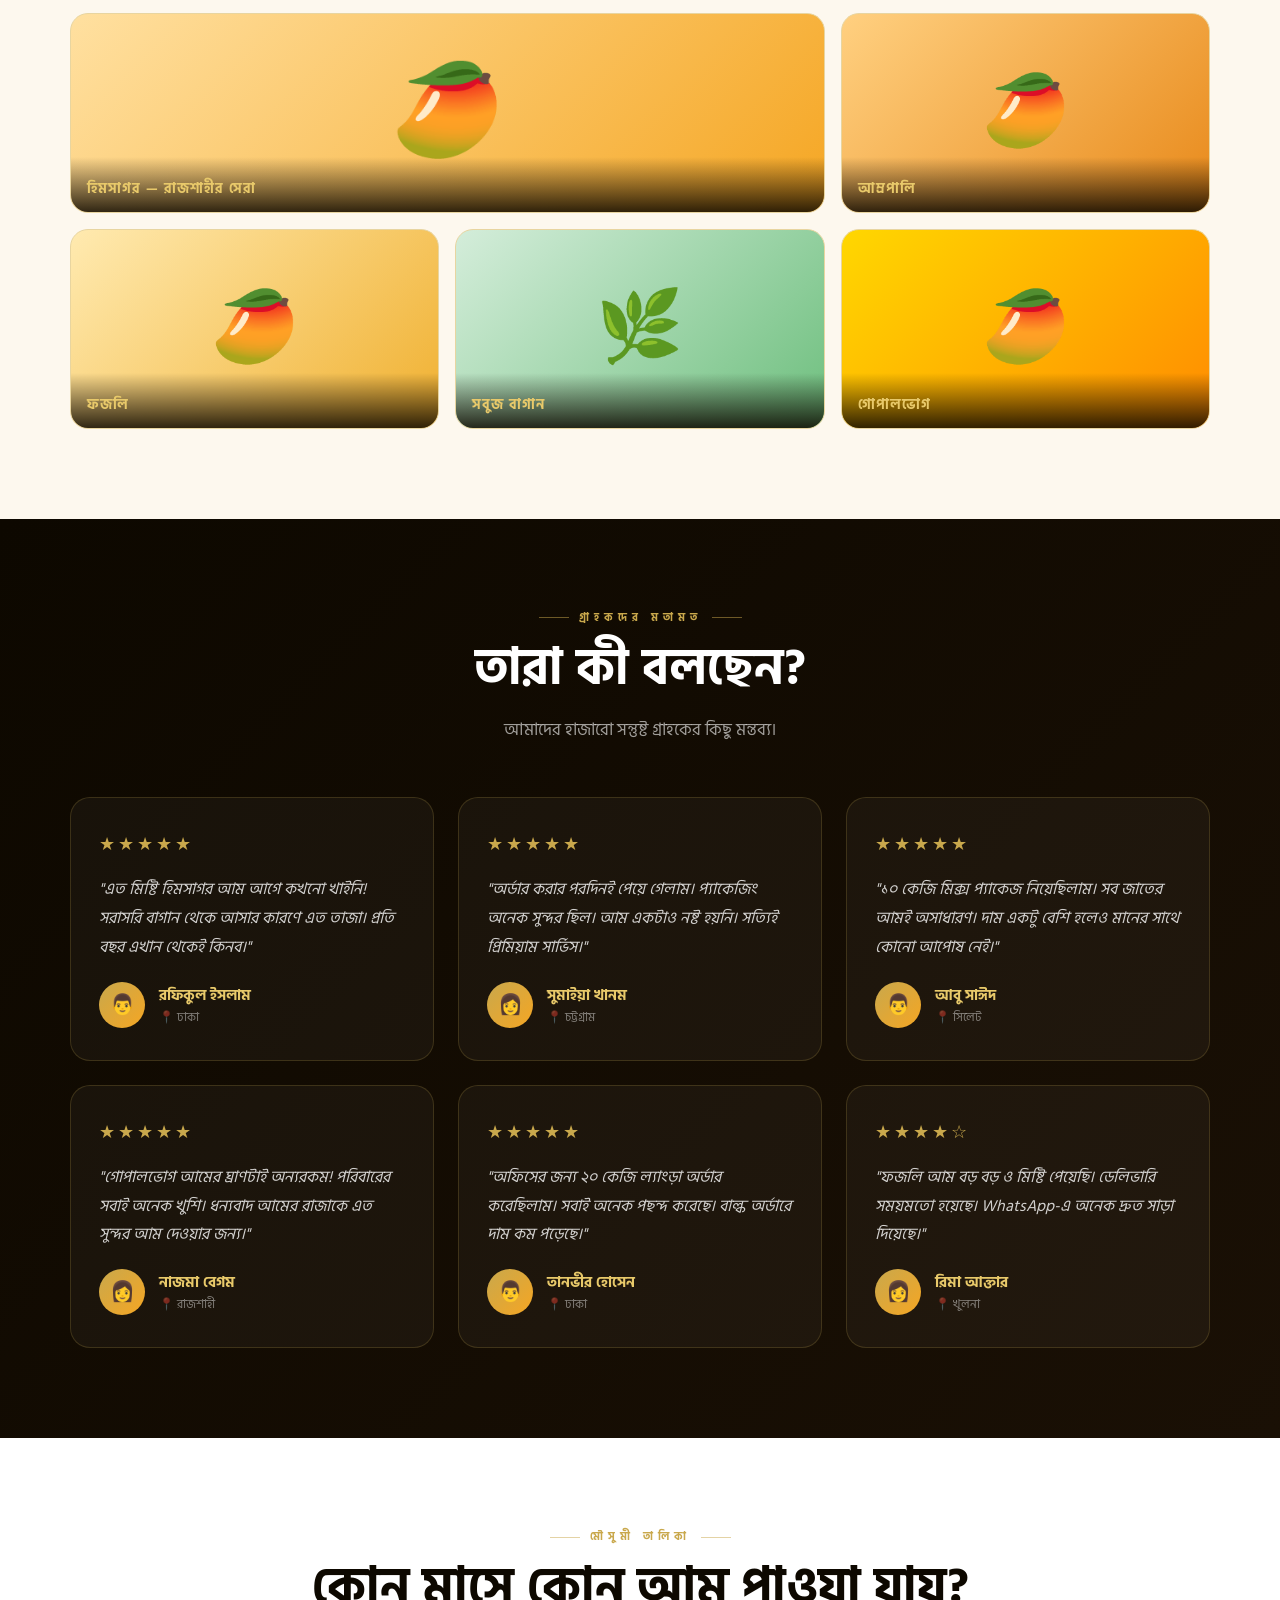
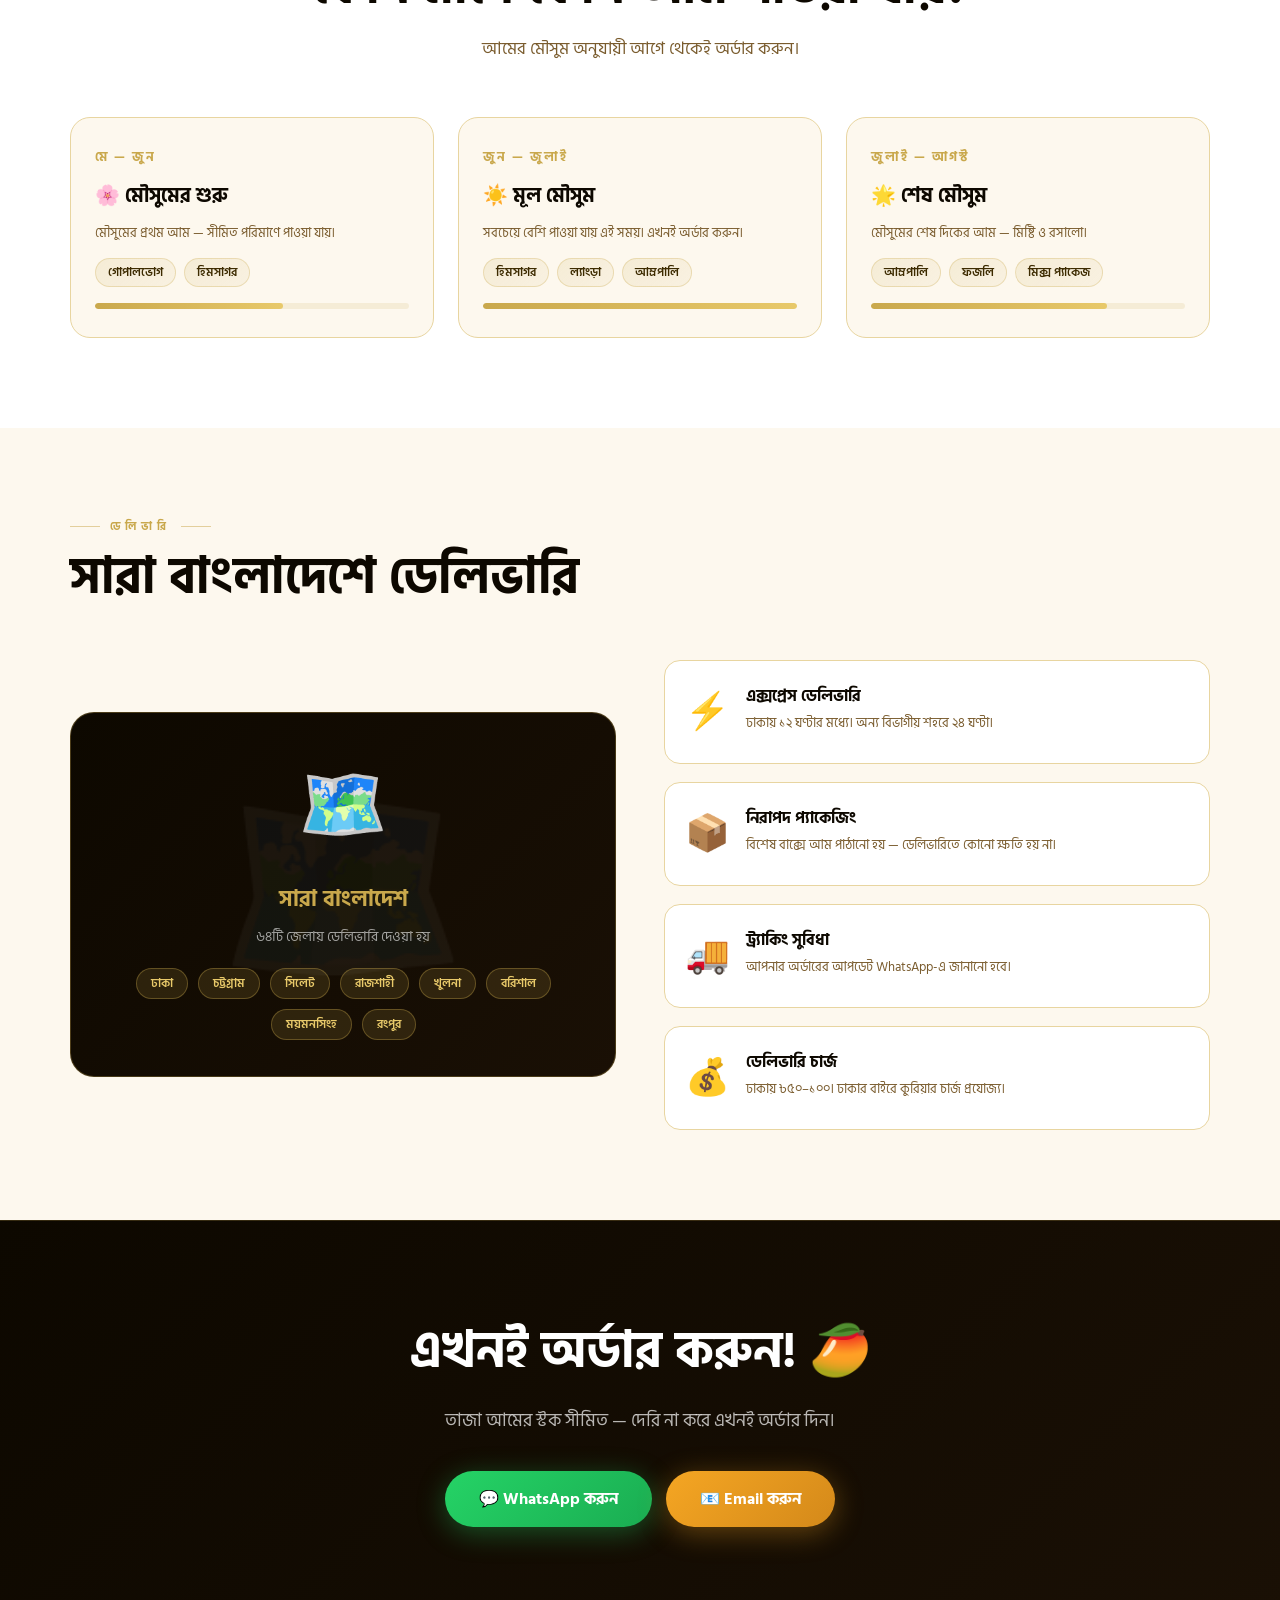
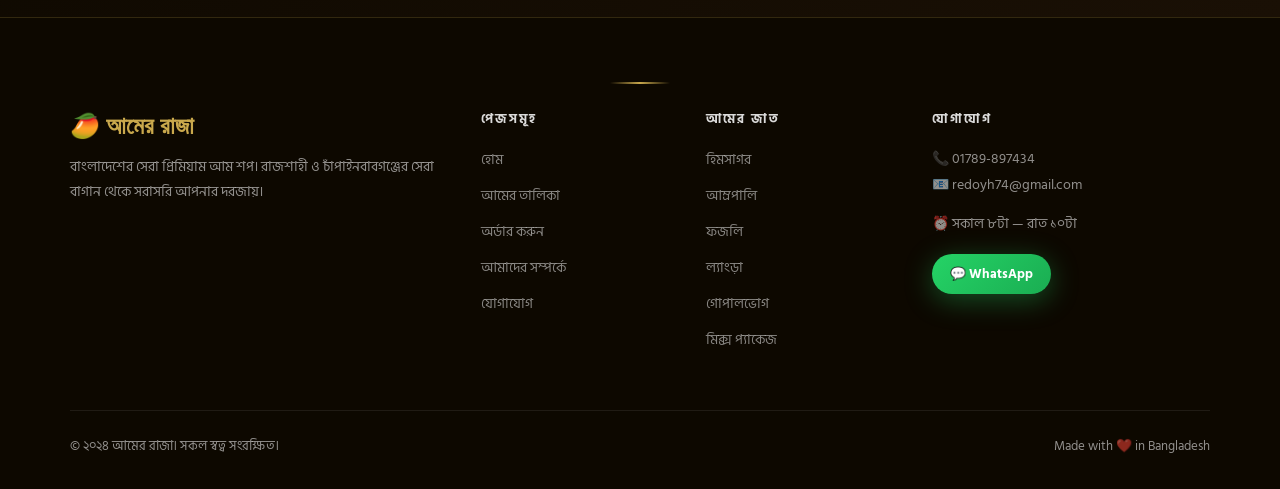
==== commit 3aa44cb3: "Add files via upload" ====
--- a/index.html
+++ b/index.html
@@ -4,15 +4,13 @@
   <meta charset="UTF-8"/>
   <meta name="viewport" content="width=device-width, initial-scale=1.0"/>
   <title>আমের রাজা — প্রিমিয়াম আম শপ</title>
-  <link href="https://fonts.googleapis.com/css2?family=Hind+Siliguri:wght@300;400;500;600;700&display=swap" rel="stylesheet"/>
   <link rel="stylesheet" href="style.css"/>
 </head>
 <body>
 
-<!-- NAVBAR -->
 <nav class="navbar" id="navbar">
   <div class="nav-container">
-    <a href="index.html" class="nav-logo">🥭 আমের রাজা</a>
+    <a href="index.html" class="nav-logo"><span>🥭</span> আমের রাজা</a>
     <button class="hamburger" id="hamburger">&#9776;</button>
     <ul class="nav-links" id="navLinks">
       <li><a href="index.html" class="active">🏠 হোম</a></li>
@@ -37,135 +35,404 @@
 <!-- HERO -->
 <section class="hero">
   <div class="hero-bg"></div>
+  <div class="hero-particles">
+    <span>🥭</span><span>🌿</span><span>🥭</span>
+    <span>✨</span><span>🌱</span><span>🍃</span>
+  </div>
   <div class="hero-content">
-    <div class="hero-emoji">🥭</div>
-    <div class="hero-badge">১০০% খাঁটি ও তাজা</div>
-    <h1>বাংলাদেশের সেরা <span>প্রিমিয়াম আম</span></h1>
-    <p>সরাসরি বাগান থেকে আপনার দরজায় — সবচেয়ে মিষ্টি, সবচেয়ে তাজা, সবচেয়ে সুস্বাদু আম।</p>
+    <span class="hero-crown">👑</span>
+    <span class="hero-emoji-big">🥭</span>
+    <div class="hero-badge">✦ বাংলাদেশের সেরা প্রিমিয়াম আম ✦</div>
+    <h1>
+      আমের রাজা
+      <span class="line2">সরাসরি বাগান থেকে আপনার দরজায়</span>
+    </h1>
+    <div class="hero-divider"></div>
+    <p>রাজশাহী ও চাঁপাইনবাবগঞ্জের সেরা বাগান থেকে সংগ্রহ করা ১০০% প্রাকৃতিক, তাজা ও মিষ্টি আম। কোনো কেমিক্যাল নেই, কোনো মধ্যস্বত্বভোগী নেই।</p>
     <div class="hero-btns">
-      <a href="mango-list.html" class="btn-primary">🥭 আমের তালিকা দেখুন</a>
-      <a href="order.html" class="btn-secondary">🛒 অর্ডার করুন</a>
-    </div>
-  </div>
-  <div class="scroll-arrow">↓</div>
+      <a href="mango-list.html" class="btn-gold">🥭 আমের তালিকা দেখুন</a>
+      <a href="order.html" class="btn-outline">🛒 এখনই অর্ডার করুন</a>
+    </div>
+  </div>
+  <div class="hero-scroll">
+    <span>নিচে দেখুন</span>
+    <div class="hero-scroll-line"></div>
+  </div>
 </section>
 
 <!-- MARQUEE -->
 <div class="marquee-strip">
   <div class="marquee-inner">
-    <span>🥭 হিমসাগর — ৳৩৫০/কেজি</span>
-    <span>🥭 আম্রপালি — ৳২৮০/কেজি</span>
-    <span>🥭 ফজলি — ৳২৫০/কেজি</span>
-    <span>🥭 ল্যাংড়া — ৳৩২০/কেজি</span>
-    <span>🥭 গোপালভোগ — ৳৪০০/কেজি</span>
-    <span>🥭 হিমসাগর — ৳৩৫০/কেজি</span>
-    <span>🥭 আম্রপালি — ৳২৮০/কেজি</span>
-    <span>🥭 ফজলি — ৳২৫০/কেজি</span>
-    <span>🥭 ল্যাংড়া — ৳৩২০/কেজি</span>
-    <span>🥭 গোপালভোগ — ৳৪০০/কেজি</span>
+    <span>🥭 হিমসাগর — ৳৩৫০/কেজি</span><span class="marquee-dot">◆</span>
+    <span>🥭 আম্রপালি — ৳২৮০/কেজি</span><span class="marquee-dot">◆</span>
+    <span>🥭 ফজলি — ৳২৫০/কেজি</span><span class="marquee-dot">◆</span>
+    <span>🥭 ল্যাংড়া — ৳৩২০/কেজি</span><span class="marquee-dot">◆</span>
+    <span>🥭 গোপালভোগ — ৳৪০০/কেজি</span><span class="marquee-dot">◆</span>
+    <span>🥭 হিমসাগর — ৳৩৫০/কেজি</span><span class="marquee-dot">◆</span>
+    <span>🥭 আম্রপালি — ৳২৮০/কেজি</span><span class="marquee-dot">◆</span>
+    <span>🥭 ফজলি — ৳২৫০/কেজি</span><span class="marquee-dot">◆</span>
+    <span>🥭 ল্যাংড়া — ৳৩২০/কেজি</span><span class="marquee-dot">◆</span>
+    <span>🥭 গোপালভোগ — ৳৪০০/কেজি</span><span class="marquee-dot">◆</span>
+  </div>
+</div>
+
+<!-- STATS -->
+<div class="stats-section">
+  <div class="container">
+    <div class="stats-grid">
+      <div class="stat-item reveal">
+        <div class="stat-num">৫০০+</div>
+        <div class="stat-label">সন্তুষ্ট গ্রাহক</div>
+      </div>
+      <div class="stat-item reveal">
+        <div class="stat-num">৬টি</div>
+        <div class="stat-label">প্রিমিয়াম আমের জাত</div>
+      </div>
+      <div class="stat-item reveal">
+        <div class="stat-num">২৪ঘণ্টা</div>
+        <div class="stat-label">দ্রুত ডেলিভারি</div>
+      </div>
+      <div class="stat-item reveal">
+        <div class="stat-num">১০০%</div>
+        <div class="stat-label">প্রাকৃতিক ও খাঁটি</div>
+      </div>
+      <div class="stat-item reveal">
+        <div class="stat-num">৬৪টি</div>
+        <div class="stat-label">জেলায় ডেলিভারি</div>
+      </div>
+    </div>
   </div>
 </div>
 
 <!-- WHY US -->
 <section class="section why-section">
   <div class="container">
-    <span class="section-label">কেন আমরা সেরা</span>
-    <h2 class="section-title">আমাদের বিশেষত্ব</h2>
+    <div class="section-center">
+      <span class="section-label">কেন আমরা সেরা</span>
+      <h2 class="section-title">আমাদের বিশেষত্ব</h2>
+      <p class="section-sub">আমরা শুধু আম বিক্রি করি না — আমরা আপনার কাছে পৌঁছে দিই বাংলাদেশের সেরা স্বাদ।</p>
+    </div>
     <div class="why-grid">
-      <div class="why-card">
+      <div class="why-card reveal">
         <span class="why-icon">🌿</span>
         <h3>১০০% প্রাকৃতিক</h3>
-        <p>কোনো কেমিক্যাল ছাড়া সম্পূর্ণ প্রাকৃতিকভাবে চাষ করা আম।</p>
-      </div>
-      <div class="why-card">
+        <p>কোনো কেমিক্যাল বা কৃত্রিম পদার্থ ছাড়া সম্পূর্ণ প্রাকৃতিকভাবে চাষ করা আম।</p>
+      </div>
+      <div class="why-card reveal">
         <span class="why-icon">🚀</span>
-        <h3>দ্রুত ডেলিভারি</h3>
-        <p>অর্ডার করার ২৪ ঘণ্টার মধ্যে সারা বাংলাদেশে ডেলিভারি।</p>
-      </div>
-      <div class="why-card">
+        <h3>২৪ ঘণ্টা ডেলিভারি</h3>
+        <p>অর্ডার করার ২৪ ঘণ্টার মধ্যে সারা বাংলাদেশে তাজা আম পৌঁছে দেওয়া হয়।</p>
+      </div>
+      <div class="why-card reveal">
         <span class="why-icon">💯</span>
-        <h3>মান নিশ্চিত</h3>
-        <p>মান সন্তুষ্টজনক না হলে সম্পূর্ণ অর্থ ফেরত দেওয়া হয়।</p>
-      </div>
-      <div class="why-card">
+        <h3>মান গ্যারান্টি</h3>
+        <p>মান সন্তুষ্টজনক না হলে সম্পূর্ণ অর্থ ফেরত। কোনো প্রশ্ন ছাড়াই।</p>
+      </div>
+      <div class="why-card reveal">
         <span class="why-icon">🏡</span>
         <h3>সরাসরি বাগান থেকে</h3>
-        <p>রাজশাহী ও চাঁপাইনবাবগঞ্জের বাগান থেকে সরাসরি।</p>
-      </div>
-    </div>
-  </div>
-</section>
-
-<!-- FEATURED -->
-<section class="section" style="background:#fff;">
-  <div class="container">
-    <span class="section-label">জনপ্রিয় আম</span>
-    <h2 class="section-title">এই সিজনের সেরা আম</h2>
+        <p>মধ্যস্বত্বভোগী ছাড়া রাজশাহী ও চাঁপাইনবাবগঞ্জের বাগান থেকে সরাসরি।</p>
+      </div>
+      <div class="why-card reveal">
+        <span class="why-icon">📦</span>
+        <h3>নিরাপদ প্যাকেজিং</h3>
+        <p>বিশেষ প্যাকেজিংয়ে আম পাঠানো হয় যাতে ডেলিভারিতে কোনো ক্ষতি না হয়।</p>
+      </div>
+      <div class="why-card reveal">
+        <span class="why-icon">🔄</span>
+        <h3>সহজ রিটার্ন</h3>
+        <p>পণ্যে সমস্যা হলে সাথে সাথে যোগাযোগ করুন — আমরা সমাধান করব।</p>
+      </div>
+    </div>
+  </div>
+</section>
+
+<!-- FEATURED PRODUCTS -->
+<section class="section products-section">
+  <div class="container">
+    <div class="section-center">
+      <span class="section-label">জনপ্রিয় সংগ্রহ</span>
+      <h2 class="section-title">এই সিজনের সেরা আম</h2>
+      <p class="section-sub">হাতে বাছাই করা সেরা জাতের আম — সীমিত স্টকে পাওয়া যাচ্ছে।</p>
+    </div>
     <div class="products-grid">
-      <div class="product-card">
+      <div class="product-card reveal">
         <div class="product-img" style="background:linear-gradient(135deg,#FFE0A0,#F5A623);">
-          🥭 <span class="product-badge">সবচেয়ে জনপ্রিয়</span>
+          🥭 <span class="product-badge gold">সবচেয়ে জনপ্রিয়</span>
         </div>
         <div class="product-info">
           <h3>হিমসাগর আম</h3>
-          <p>অতুলনীয় মিষ্টি স্বাদ ও সুগন্ধের জন্য বিখ্যাত।</p>
+          <p>অতুলনীয় মিষ্টি ও সুগন্ধ। রাজশাহীর সেরা জাত।</p>
           <div class="product-footer">
             <div class="price">৳৩৫০ <small>/কেজি</small></div>
-            <a href="mango-list.html#himsagar" class="order-btn">বিস্তারিত</a>
-          </div>
-        </div>
-      </div>
-      <div class="product-card">
+            <a href="mango-list.html#himsagar" class="order-btn">বিস্তারিত →</a>
+          </div>
+        </div>
+      </div>
+      <div class="product-card reveal">
         <div class="product-img" style="background:linear-gradient(135deg,#FFD080,#E8891A);">
           🥭 <span class="product-badge">প্রিমিয়াম</span>
         </div>
         <div class="product-info">
           <h3>আম্রপালি আম</h3>
-          <p>গাঢ় লাল-হলুদ রঙের অত্যন্ত সুস্বাদু আম।</p>
+          <p>গাঢ় লাল-হলুদ রঙের অত্যন্ত সুস্বাদু ও দীর্ঘস্থায়ী আম।</p>
           <div class="product-footer">
             <div class="price">৳২৮০ <small>/কেজি</small></div>
-            <a href="mango-list.html#amrapali" class="order-btn">বিস্তারিত</a>
-          </div>
-        </div>
-      </div>
-      <div class="product-card">
-        <div class="product-img" style="background:linear-gradient(135deg,#E8F5E8,#4A9B4A);">
-          🥭 <span class="product-badge">বিশেষ</span>
+            <a href="mango-list.html#amrapali" class="order-btn">বিস্তারিত →</a>
+          </div>
+        </div>
+      </div>
+      <div class="product-card reveal">
+        <div class="product-img" style="background:linear-gradient(135deg,#FFD700,#FF8C00);">
+          🥭 <span class="product-badge" style="background:#C00000;">সীমিত স্টক</span>
         </div>
         <div class="product-info">
           <h3>গোপালভোগ আম</h3>
-          <p>মৌসুমের শুরুতে পাওয়া সীমিত পরিমাণের সেরা আম।</p>
+          <p>মৌসুমের শুরুতে পাওয়া সবচেয়ে সুগন্ধী বিশেষ আম।</p>
           <div class="product-footer">
             <div class="price">৳৪০০ <small>/কেজি</small></div>
-            <a href="mango-list.html#gopalvog" class="order-btn">বিস্তারিত</a>
-          </div>
-        </div>
-      </div>
-    </div>
-    <div style="text-align:center;margin-top:40px;">
-      <a href="mango-list.html" class="btn-primary">সব আম দেখুন →</a>
+            <a href="mango-list.html#gopalvog" class="order-btn">বিস্তারিত →</a>
+          </div>
+        </div>
+      </div>
+    </div>
+    <div style="text-align:center;margin-top:44px;">
+      <a href="mango-list.html" class="btn-gold">সব আমের তালিকা দেখুন →</a>
+    </div>
+  </div>
+</section>
+
+<!-- GALLERY -->
+<section class="section gallery-section">
+  <div class="container">
+    <div class="section-center">
+      <span class="section-label">আমাদের সংগ্রহ</span>
+      <h2 class="section-title">আমাদের প্রিমিয়াম আম</h2>
+      <p class="section-sub">বাগান থেকে সংগ্রহ করা তাজা ও রসালো আমের ছবি।</p>
+    </div>
+    <div class="gallery-grid">
+      <div class="gallery-item large g1 reveal">
+        🥭
+        <div class="gallery-label">হিমসাগর — রাজশাহীর সেরা</div>
+      </div>
+      <div class="gallery-item g2 reveal">
+        🥭
+        <div class="gallery-label">আম্রপালি</div>
+      </div>
+      <div class="gallery-item g3 reveal">
+        🥭
+        <div class="gallery-label">ফজলি</div>
+      </div>
+      <div class="gallery-item g4 reveal">
+        🌿
+        <div class="gallery-label">সবুজ বাগান</div>
+      </div>
+      <div class="gallery-item g5 reveal">
+        🥭
+        <div class="gallery-label">গোপালভোগ</div>
+      </div>
+    </div>
+  </div>
+</section>
+
+<!-- REVIEWS -->
+<section class="section reviews-section">
+  <div class="container">
+    <div class="section-center">
+      <span class="section-label" style="color:var(--gold);">গ্রাহকদের মতামত</span>
+      <h2 class="section-title white">তারা কী বলছেন?</h2>
+      <p class="section-sub" style="color:rgba(255,255,255,0.6);margin:0 auto;">আমাদের হাজারো সন্তুষ্ট গ্রাহকের কিছু মন্তব্য।</p>
+    </div>
+    <div class="reviews-grid">
+      <div class="review-card reveal">
+        <div class="review-stars">★★★★★</div>
+        <p class="review-text">"এত মিষ্টি হিমসাগর আম আগে কখনো খাইনি! সরাসরি বাগান থেকে আসার কারণে এত তাজা। প্রতি বছর এখান থেকেই কিনব।"</p>
+        <div class="review-author">
+          <div class="review-avatar">👨</div>
+          <div>
+            <div class="review-name">রফিকুল ইসলাম</div>
+            <div class="review-loc">📍 ঢাকা</div>
+          </div>
+        </div>
+      </div>
+      <div class="review-card reveal">
+        <div class="review-stars">★★★★★</div>
+        <p class="review-text">"অর্ডার করার পরদিনই পেয়ে গেলাম। প্যাকেজিং অনেক সুন্দর ছিল। আম একটাও নষ্ট হয়নি। সত্যিই প্রিমিয়াম সার্ভিস।"</p>
+        <div class="review-author">
+          <div class="review-avatar">👩</div>
+          <div>
+            <div class="review-name">সুমাইয়া খানম</div>
+            <div class="review-loc">📍 চট্টগ্রাম</div>
+          </div>
+        </div>
+      </div>
+      <div class="review-card reveal">
+        <div class="review-stars">★★★★★</div>
+        <p class="review-text">"১০ কেজি মিক্স প্যাকেজ নিয়েছিলাম। সব জাতের আমই অসাধারণ। দাম একটু বেশি হলেও মানের সাথে কোনো আপোষ নেই।"</p>
+        <div class="review-author">
+          <div class="review-avatar">👨</div>
+          <div>
+            <div class="review-name">আবু সাঈদ</div>
+            <div class="review-loc">📍 সিলেট</div>
+          </div>
+        </div>
+      </div>
+      <div class="review-card reveal">
+        <div class="review-stars">★★★★★</div>
+        <p class="review-text">"গোপালভোগ আমের ঘ্রাণটাই অন্যরকম! পরিবারের সবাই অনেক খুশি। ধন্যবাদ আমের রাজাকে এত সুন্দর আম দেওয়ার জন্য।"</p>
+        <div class="review-author">
+          <div class="review-avatar">👩</div>
+          <div>
+            <div class="review-name">নাজমা বেগম</div>
+            <div class="review-loc">📍 রাজশাহী</div>
+          </div>
+        </div>
+      </div>
+      <div class="review-card reveal">
+        <div class="review-stars">★★★★★</div>
+        <p class="review-text">"অফিসের জন্য ২০ কেজি ল্যাংড়া অর্ডার করেছিলাম। সবাই অনেক পছন্দ করেছে। বাল্ক অর্ডারে দাম কম পড়েছে।"</p>
+        <div class="review-author">
+          <div class="review-avatar">👨</div>
+          <div>
+            <div class="review-name">তানভীর হোসেন</div>
+            <div class="review-loc">📍 ঢাকা</div>
+          </div>
+        </div>
+      </div>
+      <div class="review-card reveal">
+        <div class="review-stars">★★★★☆</div>
+        <p class="review-text">"ফজলি আম বড় বড় ও মিষ্টি পেয়েছি। ডেলিভারি সময়মতো হয়েছে। WhatsApp-এ অনেক দ্রুত সাড়া দিয়েছে।"</p>
+        <div class="review-author">
+          <div class="review-avatar">👩</div>
+          <div>
+            <div class="review-name">রিমা আক্তার</div>
+            <div class="review-loc">📍 খুলনা</div>
+          </div>
+        </div>
+      </div>
+    </div>
+  </div>
+</section>
+
+<!-- SEASONAL CALENDAR -->
+<section class="section calendar-section">
+  <div class="container">
+    <div class="section-center">
+      <span class="section-label">মৌসুমী তালিকা</span>
+      <h2 class="section-title">কোন মাসে কোন আম পাওয়া যায়?</h2>
+      <p class="section-sub">আমের মৌসুম অনুযায়ী আগে থেকেই অর্ডার করুন।</p>
+    </div>
+    <div class="season-grid">
+      <div class="season-card reveal">
+        <div class="season-month">মে — জুন</div>
+        <h3>🌸 মৌসুমের শুরু</h3>
+        <p style="font-size:13px;color:var(--text-light);">মৌসুমের প্রথম আম — সীমিত পরিমাণে পাওয়া যায়।</p>
+        <div class="season-mangos">
+          <span class="season-tag">গোপালভোগ</span>
+          <span class="season-tag">হিমসাগর</span>
+        </div>
+        <div class="avail-bar"><div class="avail-fill" style="width:60%"></div></div>
+      </div>
+      <div class="season-card reveal">
+        <div class="season-month">জুন — জুলাই</div>
+        <h3>☀️ মূল মৌসুম</h3>
+        <p style="font-size:13px;color:var(--text-light);">সবচেয়ে বেশি পাওয়া যায় এই সময়। এখনই অর্ডার করুন।</p>
+        <div class="season-mangos">
+          <span class="season-tag">হিমসাগর</span>
+          <span class="season-tag">ল্যাংড়া</span>
+          <span class="season-tag">আম্রপালি</span>
+        </div>
+        <div class="avail-bar"><div class="avail-fill" style="width:100%"></div></div>
+      </div>
+      <div class="season-card reveal">
+        <div class="season-month">জুলাই — আগস্ট</div>
+        <h3>🌟 শেষ মৌসুম</h3>
+        <p style="font-size:13px;color:var(--text-light);">মৌসুমের শেষ দিকের আম — মিষ্টি ও রসালো।</p>
+        <div class="season-mangos">
+          <span class="season-tag">আম্রপালি</span>
+          <span class="season-tag">ফজলি</span>
+          <span class="season-tag">মিক্স প্যাকেজ</span>
+        </div>
+        <div class="avail-bar"><div class="avail-fill" style="width:75%"></div></div>
+      </div>
+    </div>
+  </div>
+</section>
+
+<!-- DELIVERY -->
+<section class="section delivery-section">
+  <div class="container">
+    <span class="section-label">ডেলিভারি</span>
+    <h2 class="section-title">সারা বাংলাদেশে ডেলিভারি</h2>
+    <div class="delivery-content">
+      <div class="delivery-map reveal">
+        <div class="map-emoji">🗺️</div>
+        <div class="map-title">সারা বাংলাদেশ</div>
+        <div class="map-sub">৬৪টি জেলায় ডেলিভারি দেওয়া হয়</div>
+        <div class="map-dots">
+          <span class="map-dot">ঢাকা</span>
+          <span class="map-dot">চট্টগ্রাম</span>
+          <span class="map-dot">সিলেট</span>
+          <span class="map-dot">রাজশাহী</span>
+          <span class="map-dot">খুলনা</span>
+          <span class="map-dot">বরিশাল</span>
+          <span class="map-dot">ময়মনসিংহ</span>
+          <span class="map-dot">রংপুর</span>
+        </div>
+      </div>
+      <div class="delivery-info">
+        <div class="delivery-item reveal">
+          <div class="d-icon">⚡</div>
+          <div class="d-info">
+            <h4>এক্সপ্রেস ডেলিভারি</h4>
+            <p>ঢাকায় ১২ ঘণ্টার মধ্যে। অন্য বিভাগীয় শহরে ২৪ ঘণ্টা।</p>
+          </div>
+        </div>
+        <div class="delivery-item reveal">
+          <div class="d-icon">📦</div>
+          <div class="d-info">
+            <h4>নিরাপদ প্যাকেজিং</h4>
+            <p>বিশেষ বাক্সে আম পাঠানো হয় — ডেলিভারিতে কোনো ক্ষতি হয় না।</p>
+          </div>
+        </div>
+        <div class="delivery-item reveal">
+          <div class="d-icon">🚚</div>
+          <div class="d-info">
+            <h4>ট্র্যাকিং সুবিধা</h4>
+            <p>আপনার অর্ডারের আপডেট WhatsApp-এ জানানো হবে।</p>
+          </div>
+        </div>
+        <div class="delivery-item reveal">
+          <div class="d-icon">💰</div>
+          <div class="d-info">
+            <h4>ডেলিভারি চার্জ</h4>
+            <p>ঢাকায় ৳৫০–১০০। ঢাকার বাইরে কুরিয়ার চার্জ প্রযোজ্য।</p>
+          </div>
+        </div>
+      </div>
     </div>
   </div>
 </section>
 
 <!-- CTA -->
 <section class="cta-section">
-  <div class="container" style="text-align:center;">
-    <h2 style="font-size:clamp(28px,5vw,48px);font-weight:700;color:#fff;margin-bottom:16px;">এখনই অর্ডার করুন!</h2>
-    <p style="font-size:18px;color:rgba(255,255,255,0.85);margin-bottom:36px;">তাজা আম স্টক সীমিত — দেরি না করে এখনই অর্ডার করুন।</p>
+  <div class="container">
+    <h2>এখনই অর্ডার করুন! 🥭</h2>
+    <p>তাজা আমের স্টক সীমিত — দেরি না করে এখনই অর্ডার দিন।</p>
     <div class="hero-btns" style="justify-content:center;">
       <a href="https://wa.me/8801789897434?text=আমি আম অর্ডার করতে চাই" class="btn-whatsapp" target="_blank">💬 WhatsApp করুন</a>
-      <a href="mailto:redoyh74@gmail.com?subject=আম অর্ডার" class="btn-secondary">📧 Email করুন</a>
+      <a href="mailto:redoyh74@gmail.com?subject=আম অর্ডার" class="btn-email">📧 Email করুন</a>
     </div>
   </div>
 </section>
 
 <footer class="footer">
   <div class="container">
+    <div class="footer-gold-line"></div>
     <div class="footer-grid">
       <div>
         <div class="footer-logo">🥭 আমের রাজা</div>
-        <p>বাংলাদেশের সেরা প্রিমিয়াম আমের শপ। সরাসরি বাগান থেকে আপনার দরজায়।</p>
+        <p>বাংলাদেশের সেরা প্রিমিয়াম আম শপ। রাজশাহী ও চাঁপাইনবাবগঞ্জের সেরা বাগান থেকে সরাসরি আপনার দরজায়।</p>
       </div>
       <div>
         <h4>পেজসমূহ</h4>
@@ -178,15 +445,30 @@
         </ul>
       </div>
       <div>
+        <h4>আমের জাত</h4>
+        <ul>
+          <li><a href="mango-list.html#himsagar">হিমসাগর</a></li>
+          <li><a href="mango-list.html#amrapali">আম্রপালি</a></li>
+          <li><a href="mango-list.html#fazli">ফজলি</a></li>
+          <li><a href="mango-list.html#langra">ল্যাংড়া</a></li>
+          <li><a href="mango-list.html#gopalvog">গোপালভোগ</a></li>
+          <li><a href="mango-list.html#mix">মিক্স প্যাকেজ</a></li>
+        </ul>
+      </div>
+      <div class="footer-contact">
         <h4>যোগাযোগ</h4>
         <p>📞 01789-897434</p>
         <p>📧 redoyh74@gmail.com</p>
-        <div style="margin-top:16px;display:flex;gap:12px;">
-          <a href="https://wa.me/8801789897434" target="_blank" class="social-btn">WhatsApp</a>
-        </div>
-      </div>
-    </div>
-    <div class="footer-bottom">© ২০২৪ আমের রাজা। সকল স্বত্ব সংরক্ষিত।</div>
+        <p style="margin-top:12px;">⏰ সকাল ৮টা — রাত ১০টা</p>
+        <div style="margin-top:16px;">
+          <a href="https://wa.me/8801789897434" target="_blank" class="btn-whatsapp" style="font-size:13px;padding:9px 18px;">💬 WhatsApp</a>
+        </div>
+      </div>
+    </div>
+    <div class="footer-bottom">
+      <span>© ২০২৪ আমের রাজা। সকল স্বত্ব সংরক্ষিত।</span>
+      <span>Made with ❤️ in Bangladesh</span>
+    </div>
   </div>
 </footer>
 
--- a/style.css
+++ b/style.css
@@ -1,274 +1,497 @@
+@import url('https://fonts.googleapis.com/css2?family=Hind+Siliguri:wght@300;400;500;600;700&family=Playfair+Display:ital,wght@0,700;0,900;1,700&display=swap');
+
 :root {
+  --gold: #C9A84C;
+  --gold-light: #E8C96A;
+  --gold-pale: #FDF6E3;
+  --gold-border: #E8D5A0;
   --mango: #F5A623;
-  --mango-deep: #E8891A;
-  --mango-light: #FDE8B8;
-  --mango-pale: #FFF8ED;
-  --green: #2D6A2D;
-  --green-light: #4A9B4A;
-  --dark: #1A1005;
+  --mango-deep: #D4891A;
+  --green: #2A5C2A;
+  --dark: #0D0800;
+  --dark2: #1A1005;
+  --dark3: #2D1F08;
   --text: #3D2B00;
-  --white: #FFFDF8;
-}
+  --text-light: #7A5C2E;
+  --white: #FFFDF5;
+  --cream: #FDF8EE;
+}
+
 * { margin:0; padding:0; box-sizing:border-box; }
 html { scroll-behavior:smooth; }
 body { font-family:'Hind Siliguri',sans-serif; background:var(--white); color:var(--text); overflow-x:hidden; }
 
-/* NAVBAR */
+/* ── NAVBAR ── */
 .navbar {
   position:fixed; top:0; left:0; right:0; z-index:1000;
-  background:rgba(26,10,0,0.95);
-  backdrop-filter:blur(12px);
-  border-bottom:1px solid rgba(245,166,35,0.2);
+  background:rgba(13,8,0,0.97);
+  backdrop-filter:blur(20px);
+  border-bottom:1px solid rgba(201,168,76,0.3);
   transition:all 0.3s;
 }
 .nav-container {
   max-width:1200px; margin:0 auto;
-  padding:0 24px;
+  padding:0 28px;
   display:flex; align-items:center; justify-content:space-between;
-  height:64px;
+  height:68px;
 }
 .nav-logo {
-  font-size:22px; font-weight:700; color:var(--mango);
-  text-decoration:none; white-space:nowrap;
-}
-.nav-links {
-  display:flex; align-items:center; gap:4px; list-style:none;
-}
+  font-family:'Playfair Display',serif;
+  font-size:22px; font-weight:700; color:var(--gold);
+  text-decoration:none; white-space:nowrap; letter-spacing:1px;
+}
+.nav-logo span { font-size:28px; }
+.nav-links { display:flex; align-items:center; gap:2px; list-style:none; }
 .nav-links > li { position:relative; }
 .nav-links a {
-  color:rgba(255,255,255,0.85);
-  text-decoration:none; font-size:15px; font-weight:500;
-  padding:8px 14px; border-radius:8px;
+  color:rgba(255,255,255,0.8);
+  text-decoration:none; font-size:14px; font-weight:500;
+  padding:8px 14px; border-radius:6px;
   display:block; transition:all 0.2s; white-space:nowrap;
-}
-.nav-links a:hover, .nav-links a.active {
-  color:var(--mango); background:rgba(245,166,35,0.1);
-}
-
-/* DROPDOWN */
+  letter-spacing:0.3px;
+}
+.nav-links a:hover, .nav-links a.active { color:var(--gold); background:rgba(201,168,76,0.1); }
 .dropdown-menu {
-  display:none; position:absolute; top:100%; left:0;
-  background:#1A1005; border:1px solid rgba(245,166,35,0.2);
-  border-radius:12px; list-style:none;
-  min-width:180px; padding:8px 0;
-  box-shadow:0 12px 40px rgba(0,0,0,0.4);
+  display:none; position:absolute; top:calc(100% + 8px); left:0;
+  background:#0D0800; border:1px solid rgba(201,168,76,0.25);
+  border-radius:14px; list-style:none;
+  min-width:190px; padding:10px 0;
+  box-shadow:0 20px 60px rgba(0,0,0,0.5);
   z-index:999;
 }
 .dropdown:hover .dropdown-menu { display:block; }
-.dropdown-menu li a {
-  padding:10px 18px; font-size:14px;
-  color:rgba(255,255,255,0.8); border-radius:0;
-}
-.dropdown-menu li a:hover { color:var(--mango); background:rgba(245,166,35,0.08); }
-
-/* HAMBURGER */
-.hamburger {
-  display:none; background:none; border:none;
-  color:#fff; font-size:24px; cursor:pointer; padding:8px;
-}
-
-/* HERO */
+.dropdown-menu li a { padding:11px 20px; font-size:14px; color:rgba(255,255,255,0.75); border-radius:0; }
+.dropdown-menu li a:hover { color:var(--gold); background:rgba(201,168,76,0.08); }
+.hamburger { display:none; background:none; border:none; color:var(--gold); font-size:26px; cursor:pointer; }
+
+/* ── HERO ── */
 .hero {
   min-height:100vh; display:flex; flex-direction:column;
   align-items:center; justify-content:center; text-align:center;
-  padding:100px 24px 60px; position:relative; overflow:hidden;
-  background:linear-gradient(135deg,#1A0A00 0%,#3D1F00 45%,#6B3A00 75%,#F5A623 100%);
+  padding:100px 28px 80px; position:relative; overflow:hidden;
 }
 .hero-bg {
   position:absolute; inset:0;
-  background:radial-gradient(circle at 50% 50%, rgba(245,166,35,0.18) 0%, transparent 70%);
-  animation:pulse 5s ease-in-out infinite;
-}
-@keyframes pulse { 0%,100%{opacity:0.6;transform:scale(1);} 50%{opacity:1;transform:scale(1.1);} }
-.hero-content { position:relative; z-index:2; max-width:800px; }
-.hero-emoji { font-size:90px; display:block; margin-bottom:20px; animation:float 3s ease-in-out infinite; filter:drop-shadow(0 10px 30px rgba(245,166,35,0.6)); }
-@keyframes float { 0%,100%{transform:translateY(0);} 50%{transform:translateY(-16px);} }
-.hero-badge { display:inline-block; background:var(--mango); color:var(--dark); font-size:12px; font-weight:700; letter-spacing:3px; padding:5px 18px; border-radius:30px; margin-bottom:20px; text-transform:uppercase; }
-.hero h1 { font-size:clamp(44px,9vw,88px); font-weight:700; color:#fff; line-height:1.1; margin-bottom:20px; text-shadow:0 4px 30px rgba(0,0,0,0.3); }
-.hero h1 span { color:var(--mango); display:block; }
-.hero p { font-size:clamp(16px,2.5vw,22px); color:rgba(255,255,255,0.85); line-height:1.8; margin-bottom:40px; }
+  background:
+    radial-gradient(ellipse at 20% 50%, rgba(201,168,76,0.12) 0%, transparent 60%),
+    radial-gradient(ellipse at 80% 30%, rgba(245,166,35,0.1) 0%, transparent 55%),
+    linear-gradient(160deg, #0D0800 0%, #1A1005 35%, #2D1F08 65%, #1A0800 100%);
+}
+.hero-particles {
+  position:absolute; inset:0; overflow:hidden; pointer-events:none;
+}
+.hero-particles span {
+  position:absolute; font-size:20px; opacity:0.15;
+  animation:drift 8s ease-in-out infinite;
+}
+.hero-particles span:nth-child(1){top:15%;left:8%;animation-delay:0s;}
+.hero-particles span:nth-child(2){top:70%;left:5%;animation-delay:1.5s;}
+.hero-particles span:nth-child(3){top:30%;right:6%;animation-delay:3s;}
+.hero-particles span:nth-child(4){top:80%;right:10%;animation-delay:4.5s;}
+.hero-particles span:nth-child(5){top:50%;left:15%;animation-delay:2s;font-size:14px;}
+.hero-particles span:nth-child(6){top:20%;right:20%;animation-delay:6s;font-size:14px;}
+@keyframes drift { 0%,100%{transform:translateY(0) rotate(0deg);opacity:0.15;} 50%{transform:translateY(-25px) rotate(15deg);opacity:0.3;} }
+
+.hero-content { position:relative; z-index:2; max-width:860px; }
+.hero-crown { font-size:48px; margin-bottom:8px; display:block; animation:float 4s ease-in-out infinite; }
+.hero-emoji-big { font-size:100px; display:block; margin-bottom:16px; animation:float 3s ease-in-out infinite 0.5s; filter:drop-shadow(0 12px 40px rgba(201,168,76,0.5)); }
+@keyframes float { 0%,100%{transform:translateY(0);} 50%{transform:translateY(-18px);} }
+
+.hero-badge {
+  display:inline-flex; align-items:center; gap:8px;
+  background:linear-gradient(135deg,rgba(201,168,76,0.2),rgba(201,168,76,0.08));
+  border:1px solid rgba(201,168,76,0.5);
+  color:var(--gold-light); font-size:12px; font-weight:600;
+  letter-spacing:3px; padding:7px 22px; border-radius:30px;
+  margin-bottom:24px; text-transform:uppercase;
+}
+
+.hero h1 {
+  font-family:'Hind Siliguri',sans-serif;
+  font-size:clamp(48px,9vw,96px); font-weight:700;
+  color:#fff; line-height:1.05; margin-bottom:12px;
+  text-shadow:0 4px 40px rgba(0,0,0,0.5);
+}
+.hero h1 .gold { color:var(--gold); }
+.hero h1 .line2 { display:block; font-size:clamp(28px,5vw,52px); color:rgba(255,255,255,0.7); font-weight:400; margin-top:6px; }
+
+.hero-divider {
+  width:80px; height:2px;
+  background:linear-gradient(90deg, transparent, var(--gold), transparent);
+  margin:24px auto;
+}
+.hero p { font-size:clamp(16px,2.5vw,20px); color:rgba(255,255,255,0.75); line-height:1.9; margin-bottom:44px; max-width:640px; margin-left:auto; margin-right:auto; }
 .hero-btns { display:flex; gap:14px; flex-wrap:wrap; justify-content:center; }
-.scroll-arrow { position:absolute; bottom:28px; left:50%; transform:translateX(-50%); font-size:28px; color:rgba(255,255,255,0.5); animation:bounce 2s infinite; }
-@keyframes bounce { 0%,100%{transform:translateX(-50%) translateY(0);} 50%{transform:translateX(-50%) translateY(10px);} }
-
-/* PAGE HEADER */
+.hero-scroll { position:absolute; bottom:30px; left:50%; transform:translateX(-50%); z-index:2; display:flex; flex-direction:column; align-items:center; gap:6px; }
+.hero-scroll span { font-size:11px; letter-spacing:3px; color:rgba(255,255,255,0.4); text-transform:uppercase; }
+.hero-scroll-line { width:1px; height:40px; background:linear-gradient(to bottom, var(--gold), transparent); animation:scrollLine 2s ease-in-out infinite; }
+@keyframes scrollLine { 0%{opacity:0;transform:scaleY(0);transform-origin:top;} 50%{opacity:1;transform:scaleY(1);} 100%{opacity:0;transform:scaleY(0);transform-origin:bottom;} }
+
+/* ── BUTTONS ── */
+.btn-gold {
+  background:linear-gradient(135deg, var(--gold), var(--gold-light));
+  color:var(--dark); font-family:'Hind Siliguri',sans-serif;
+  font-size:16px; font-weight:700;
+  padding:15px 34px; border-radius:50px; text-decoration:none;
+  display:inline-flex; align-items:center; gap:8px;
+  transition:all 0.3s; box-shadow:0 6px 28px rgba(201,168,76,0.4);
+  letter-spacing:0.3px;
+}
+.btn-gold:hover { transform:translateY(-3px); box-shadow:0 14px 44px rgba(201,168,76,0.6); background:linear-gradient(135deg,var(--gold-light),var(--gold)); }
+.btn-outline {
+  background:transparent; color:var(--gold);
+  font-family:'Hind Siliguri',sans-serif; font-size:16px; font-weight:600;
+  padding:14px 34px; border-radius:50px; text-decoration:none;
+  display:inline-flex; align-items:center; gap:8px;
+  border:1.5px solid rgba(201,168,76,0.6); transition:all 0.3s;
+}
+.btn-outline:hover { background:rgba(201,168,76,0.1); border-color:var(--gold); transform:translateY(-3px); }
+.btn-whatsapp {
+  background:linear-gradient(135deg,#25D366,#1aad52); color:#fff;
+  font-family:'Hind Siliguri',sans-serif; font-size:16px; font-weight:700;
+  padding:15px 34px; border-radius:50px; text-decoration:none;
+  display:inline-flex; align-items:center; gap:8px;
+  transition:all 0.3s; box-shadow:0 6px 28px rgba(37,211,102,0.35);
+}
+.btn-whatsapp:hover { transform:translateY(-3px); box-shadow:0 14px 40px rgba(37,211,102,0.55); }
+.btn-email {
+  background:linear-gradient(135deg,var(--mango),var(--mango-deep)); color:#fff;
+  font-family:'Hind Siliguri',sans-serif; font-size:16px; font-weight:700;
+  padding:15px 34px; border-radius:50px; text-decoration:none;
+  display:inline-flex; align-items:center; gap:8px;
+  transition:all 0.3s; box-shadow:0 6px 28px rgba(245,166,35,0.35);
+}
+.btn-email:hover { transform:translateY(-3px); box-shadow:0 14px 40px rgba(245,166,35,0.55); }
+
+/* ── MARQUEE ── */
+.marquee-strip {
+  background:linear-gradient(90deg,var(--dark2),var(--dark3),var(--dark2));
+  border-top:1px solid rgba(201,168,76,0.25);
+  border-bottom:1px solid rgba(201,168,76,0.25);
+  padding:13px 0; overflow:hidden; white-space:nowrap;
+}
+.marquee-inner { display:inline-block; animation:marquee 30s linear infinite; }
+@keyframes marquee { 0%{transform:translateX(0);} 100%{transform:translateX(-50%);} }
+.marquee-inner span { margin:0 32px; font-size:14px; font-weight:600; color:var(--gold-light); letter-spacing:1px; }
+.marquee-dot { color:var(--gold); margin:0 8px; }
+
+/* ── SECTIONS ── */
+.section { padding:90px 28px; }
+.container { max-width:1140px; margin:0 auto; }
+.section-label {
+  font-size:11px; font-weight:700; letter-spacing:5px;
+  color:var(--gold); text-transform:uppercase;
+  margin-bottom:12px; display:flex; align-items:center; gap:10px;
+}
+.section-label::before, .section-label::after { content:''; flex:0 0 30px; height:1px; background:var(--gold); opacity:0.5; }
+.section-title {
+  font-family:'Hind Siliguri',sans-serif;
+  font-size:clamp(30px,4.5vw,50px); font-weight:700;
+  color:var(--dark); line-height:1.2; margin-bottom:16px;
+}
+.section-title.white { color:#fff; }
+.section-sub { font-size:17px; color:var(--text-light); line-height:1.8; max-width:560px; }
+.section-center { text-align:center; }
+.section-center .section-label { justify-content:center; }
+.section-center .section-sub { margin:0 auto; }
+
+/* ── STATS ── */
+.stats-section {
+  background:linear-gradient(135deg,var(--dark),var(--dark2));
+  border-top:1px solid rgba(201,168,76,0.2);
+  border-bottom:1px solid rgba(201,168,76,0.2);
+  padding:50px 28px;
+}
+.stats-grid { display:grid; grid-template-columns:repeat(auto-fit,minmax(160px,1fr)); gap:20px; }
+.stat-item { text-align:center; padding:24px 16px; border:1px solid rgba(201,168,76,0.15); border-radius:16px; background:rgba(201,168,76,0.04); transition:all 0.3s; }
+.stat-item:hover { border-color:rgba(201,168,76,0.4); background:rgba(201,168,76,0.08); }
+.stat-num { font-family:'Playfair Display',serif; font-size:44px; font-weight:700; color:var(--gold); line-height:1; margin-bottom:8px; }
+.stat-label { font-size:13px; color:rgba(255,255,255,0.6); letter-spacing:1px; }
+
+/* ── WHY ── */
+.why-section { background:var(--cream); }
+.why-grid { display:grid; grid-template-columns:repeat(auto-fit,minmax(230px,1fr)); gap:24px; margin-top:52px; }
+.why-card {
+  background:#fff; border-radius:20px; padding:36px 28px; text-align:center;
+  box-shadow:0 4px 24px rgba(201,168,76,0.08);
+  transition:all 0.35s; border:1.5px solid rgba(201,168,76,0.15);
+  position:relative; overflow:hidden;
+}
+.why-card::before { content:''; position:absolute; top:0; left:0; right:0; height:3px; background:linear-gradient(90deg,var(--gold),var(--gold-light)); transform:scaleX(0); transition:transform 0.35s; }
+.why-card:hover::before { transform:scaleX(1); }
+.why-card:hover { transform:translateY(-8px); box-shadow:0 20px 50px rgba(201,168,76,0.15); border-color:rgba(201,168,76,0.35); }
+.why-icon { font-size:50px; margin-bottom:16px; display:block; }
+.why-card h3 { font-size:19px; font-weight:700; color:var(--dark); margin-bottom:10px; }
+.why-card p { font-size:14px; color:var(--text-light); line-height:1.7; }
+
+/* ── PRODUCTS ── */
+.products-section { background:#fff; }
+.products-grid { display:grid; grid-template-columns:repeat(auto-fit,minmax(300px,1fr)); gap:28px; margin-top:52px; }
+.product-card {
+  background:var(--cream); border-radius:24px; overflow:hidden;
+  transition:all 0.35s; border:1.5px solid var(--gold-border);
+}
+.product-card:hover { transform:translateY(-7px); box-shadow:0 24px 60px rgba(201,168,76,0.2); border-color:var(--gold); }
+.product-img { height:200px; display:flex; align-items:center; justify-content:center; font-size:76px; position:relative; }
+.product-badge { position:absolute; top:14px; right:14px; background:var(--green); color:#fff; font-size:10px; font-weight:700; padding:4px 12px; border-radius:20px; letter-spacing:1px; }
+.product-badge.gold { background:linear-gradient(135deg,var(--gold),var(--gold-light)); color:var(--dark); }
+.product-info { padding:24px; }
+.product-info h3 { font-size:21px; font-weight:700; color:var(--dark); margin-bottom:8px; }
+.product-info p { font-size:14px; color:var(--text-light); line-height:1.7; margin-bottom:16px; }
+.product-footer { display:flex; justify-content:space-between; align-items:center; }
+.price { font-size:22px; font-weight:700; color:var(--gold); }
+.price small { font-size:13px; color:#bbb; font-weight:400; }
+.order-btn {
+  background:var(--dark); color:var(--gold); font-family:'Hind Siliguri',sans-serif;
+  font-size:13px; font-weight:700; padding:9px 20px; border-radius:30px;
+  text-decoration:none; transition:all 0.3s; border:1px solid var(--gold);
+}
+.order-btn:hover { background:var(--gold); color:var(--dark); }
+
+/* ── GALLERY ── */
+.gallery-section { background:var(--cream); }
+.gallery-grid {
+  display:grid;
+  grid-template-columns:repeat(3,1fr);
+  grid-template-rows:repeat(2,200px);
+  gap:16px; margin-top:52px;
+}
+.gallery-item {
+  border-radius:18px; overflow:hidden;
+  display:flex; align-items:center; justify-content:center;
+  font-size:70px; transition:all 0.35s;
+  border:1.5px solid var(--gold-border); cursor:pointer;
+  position:relative;
+}
+.gallery-item:hover { transform:scale(1.04); border-color:var(--gold); box-shadow:0 12px 40px rgba(201,168,76,0.25); }
+.gallery-item.large { grid-column:span 2; font-size:90px; }
+.gallery-item .gallery-label {
+  position:absolute; bottom:0; left:0; right:0;
+  background:linear-gradient(transparent,rgba(13,8,0,0.85));
+  color:var(--gold-light); font-size:14px; font-weight:700;
+  padding:20px 16px 12px; letter-spacing:1px;
+}
+.g1 { background:linear-gradient(135deg,#FFE0A0,#F5A623); }
+.g2 { background:linear-gradient(135deg,#FFD080,#E8891A); }
+.g3 { background:linear-gradient(135deg,#FFEAB0,#F0B030); }
+.g4 { background:linear-gradient(135deg,#D4EDDA,#6EBF7E); }
+.g5 { background:linear-gradient(135deg,#FFD700,#FF8C00); }
+
+/* ── REVIEWS ── */
+.reviews-section {
+  background:linear-gradient(135deg,var(--dark),var(--dark2));
+}
+.reviews-grid { display:grid; grid-template-columns:repeat(auto-fit,minmax(300px,1fr)); gap:24px; margin-top:52px; }
+.review-card {
+  background:rgba(255,255,255,0.04); border-radius:20px; padding:32px 28px;
+  border:1px solid rgba(201,168,76,0.2); transition:all 0.3s;
+}
+.review-card:hover { border-color:rgba(201,168,76,0.5); background:rgba(255,255,255,0.07); transform:translateY(-4px); }
+.review-stars { color:var(--gold); font-size:18px; margin-bottom:16px; letter-spacing:3px; }
+.review-text { font-size:16px; color:rgba(255,255,255,0.8); line-height:1.8; margin-bottom:20px; font-style:italic; }
+.review-author { display:flex; align-items:center; gap:14px; }
+.review-avatar { width:46px; height:46px; border-radius:50%; background:linear-gradient(135deg,var(--gold),var(--mango)); display:flex; align-items:center; justify-content:center; font-size:20px; }
+.review-name { font-size:15px; font-weight:700; color:var(--gold-light); }
+.review-loc { font-size:12px; color:rgba(255,255,255,0.45); }
+
+/* ── CALENDAR ── */
+.calendar-section { background:#fff; }
+.season-grid { display:grid; grid-template-columns:repeat(auto-fit,minmax(260px,1fr)); gap:24px; margin-top:52px; }
+.season-card {
+  background:var(--cream); border-radius:20px; padding:28px 24px;
+  border:1.5px solid var(--gold-border); transition:all 0.3s;
+}
+.season-card:hover { border-color:var(--gold); transform:translateY(-5px); box-shadow:0 14px 40px rgba(201,168,76,0.15); }
+.season-month { font-size:13px; font-weight:700; color:var(--gold); letter-spacing:2px; text-transform:uppercase; margin-bottom:12px; }
+.season-card h3 { font-size:20px; font-weight:700; color:var(--dark); margin-bottom:10px; }
+.season-mangos { display:flex; flex-wrap:wrap; gap:8px; margin-top:14px; }
+.season-tag {
+  background:linear-gradient(135deg,rgba(201,168,76,0.15),rgba(201,168,76,0.08));
+  border:1px solid rgba(201,168,76,0.3);
+  color:var(--text); font-size:12px; font-weight:600;
+  padding:4px 12px; border-radius:20px;
+}
+.avail-bar { height:6px; background:rgba(201,168,76,0.15); border-radius:4px; margin-top:16px; overflow:hidden; }
+.avail-fill { height:100%; background:linear-gradient(90deg,var(--gold),var(--gold-light)); border-radius:4px; transition:width 1.2s ease; }
+
+/* ── DELIVERY MAP ── */
+.delivery-section { background:var(--cream); }
+.delivery-content { display:grid; grid-template-columns:1fr 1fr; gap:48px; align-items:center; margin-top:52px; }
+.delivery-map {
+  background:linear-gradient(135deg,var(--dark),var(--dark2));
+  border-radius:24px; padding:36px; text-align:center;
+  border:1.5px solid rgba(201,168,76,0.3);
+  min-height:360px; display:flex; flex-direction:column; align-items:center; justify-content:center;
+  position:relative; overflow:hidden;
+}
+.delivery-map::before {
+  content:'🗺️'; position:absolute; font-size:200px; opacity:0.05;
+  top:50%; left:50%; transform:translate(-50%,-50%);
+}
+.map-emoji { font-size:72px; margin-bottom:16px; position:relative; z-index:1; }
+.map-title { font-size:22px; font-weight:700; color:var(--gold); margin-bottom:8px; position:relative; z-index:1; }
+.map-sub { font-size:14px; color:rgba(255,255,255,0.6); position:relative; z-index:1; }
+.map-dots { display:flex; flex-wrap:wrap; gap:10px; justify-content:center; margin-top:20px; position:relative; z-index:1; }
+.map-dot { background:rgba(201,168,76,0.15); border:1px solid rgba(201,168,76,0.35); color:var(--gold-light); font-size:12px; font-weight:600; padding:5px 14px; border-radius:20px; }
+.delivery-info { display:flex; flex-direction:column; gap:18px; }
+.delivery-item {
+  background:#fff; border-radius:16px; padding:22px 20px;
+  display:flex; gap:16px; align-items:flex-start;
+  border:1.5px solid var(--gold-border); transition:all 0.3s;
+}
+.delivery-item:hover { border-color:var(--gold); box-shadow:0 8px 28px rgba(201,168,76,0.12); }
+.d-icon { font-size:36px; flex-shrink:0; }
+.d-info h4 { font-size:16px; font-weight:700; color:var(--dark); margin-bottom:4px; }
+.d-info p { font-size:13px; color:var(--text-light); line-height:1.6; }
+
+/* ── MANGO LIST PAGE ── */
 .page-header {
-  background:linear-gradient(135deg,#1A0A00,#3D1F00,#6B3A00);
-  padding:120px 24px 60px; text-align:center;
-}
-
-/* BUTTONS */
-.btn-primary {
-  background:var(--mango); color:var(--dark);
-  font-family:'Hind Siliguri',sans-serif; font-size:17px; font-weight:700;
-  padding:15px 32px; border-radius:50px; text-decoration:none;
-  display:inline-flex; align-items:center; gap:8px;
-  transition:all 0.3s; box-shadow:0 6px 24px rgba(245,166,35,0.45);
-}
-.btn-primary:hover { background:#FFB733; transform:translateY(-3px); box-shadow:0 12px 36px rgba(245,166,35,0.6); }
-.btn-secondary {
-  background:transparent; color:#fff;
-  font-family:'Hind Siliguri',sans-serif; font-size:17px; font-weight:600;
-  padding:15px 32px; border-radius:50px; text-decoration:none;
-  display:inline-flex; align-items:center; gap:8px;
-  border:2px solid rgba(255,255,255,0.4); transition:all 0.3s;
-}
-.btn-secondary:hover { border-color:var(--mango); color:var(--mango); transform:translateY(-3px); }
-.btn-whatsapp {
-  background:#25D366; color:#fff;
-  font-family:'Hind Siliguri',sans-serif; font-size:17px; font-weight:700;
-  padding:15px 32px; border-radius:50px; text-decoration:none;
-  display:inline-flex; align-items:center; gap:8px;
-  transition:all 0.3s; box-shadow:0 6px 24px rgba(37,211,102,0.35);
-}
-.btn-whatsapp:hover { background:#1ebe57; transform:translateY(-3px); box-shadow:0 12px 36px rgba(37,211,102,0.5); }
-
-/* MARQUEE */
-.marquee-strip { background:var(--mango); color:var(--dark); font-weight:700; font-size:15px; letter-spacing:2px; padding:13px 0; overflow:hidden; white-space:nowrap; }
-.marquee-inner { display:inline-block; animation:marquee 25s linear infinite; }
-@keyframes marquee { 0%{transform:translateX(0);} 100%{transform:translateX(-50%);} }
-.marquee-inner span { margin:0 36px; }
-
-/* SECTION */
-.section { padding:80px 24px; }
-.container { max-width:1100px; margin:0 auto; }
-.section-label { font-size:12px; font-weight:700; letter-spacing:4px; color:var(--mango-deep); text-transform:uppercase; margin-bottom:10px; display:block; }
-.section-title { font-size:clamp(28px,4.5vw,48px); font-weight:700; color:var(--dark); line-height:1.2; margin-bottom:16px; }
-
-/* WHY GRID */
-.why-section { background:var(--mango-pale); }
-.why-grid { display:grid; grid-template-columns:repeat(auto-fit,minmax(220px,1fr)); gap:24px; margin-top:48px; }
-.why-card { background:#fff; border-radius:20px; padding:32px 24px; text-align:center; box-shadow:0 4px 20px rgba(245,166,35,0.08); transition:all 0.3s; border:2px solid transparent; }
-.why-card:hover { transform:translateY(-7px); border-color:var(--mango); box-shadow:0 16px 40px rgba(245,166,35,0.18); }
-.why-icon { font-size:48px; margin-bottom:14px; display:block; }
-.why-card h3 { font-size:19px; font-weight:700; color:var(--dark); margin-bottom:8px; }
-.why-card p { font-size:14px; color:#7A5C2E; line-height:1.6; }
-
-/* PRODUCTS */
-.products-grid { display:grid; grid-template-columns:repeat(auto-fit,minmax(280px,1fr)); gap:24px; }
-.product-card { background:var(--mango-pale); border-radius:22px; overflow:hidden; transition:all 0.3s; border:2px solid transparent; }
-.product-card:hover { transform:translateY(-6px); border-color:var(--mango); box-shadow:0 18px 48px rgba(245,166,35,0.18); }
-.product-img { height:190px; display:flex; align-items:center; justify-content:center; font-size:72px; position:relative; }
-.product-badge { position:absolute; top:14px; right:14px; background:var(--green); color:#fff; font-size:11px; font-weight:700; padding:4px 12px; border-radius:20px; }
-.product-info { padding:22px; }
-.product-info h3 { font-size:21px; font-weight:700; color:var(--dark); margin-bottom:8px; }
-.product-info p { font-size:14px; color:#7A5C2E; line-height:1.6; margin-bottom:16px; }
-.product-footer { display:flex; justify-content:space-between; align-items:center; }
-.price { font-size:21px; font-weight:700; color:var(--mango-deep); }
-.price small { font-size:13px; color:#999; font-weight:400; }
-.order-btn { background:var(--dark); color:#fff; font-family:'Hind Siliguri',sans-serif; font-size:14px; font-weight:600; padding:9px 18px; border-radius:30px; text-decoration:none; transition:all 0.3s; }
-.order-btn:hover { background:var(--mango); color:var(--dark); }
-
-/* MANGO LIST PAGE */
-.filter-bar { background:#fff; border-bottom:2px solid var(--mango-light); padding:16px 24px; position:sticky; top:64px; z-index:99; }
-.filter-tabs { display:flex; gap:10px; flex-wrap:wrap; }
-.filter-btn { background:var(--mango-pale); border:2px solid var(--mango-light); color:var(--text); font-family:'Hind Siliguri',sans-serif; font-size:14px; font-weight:600; padding:8px 20px; border-radius:30px; cursor:pointer; transition:all 0.3s; }
-.filter-btn.active, .filter-btn:hover { background:var(--mango); border-color:var(--mango); color:var(--dark); }
-
-.mango-list { display:flex; flex-direction:column; gap:40px; }
-.mango-item { display:grid; grid-template-columns:260px 1fr; gap:36px; background:var(--mango-pale); border-radius:24px; overflow:hidden; border:2px solid transparent; transition:all 0.3s; padding:0; }
-.mango-item:hover { border-color:var(--mango); box-shadow:0 12px 40px rgba(245,166,35,0.15); }
-.mango-emoji-box { display:flex; align-items:center; justify-content:center; font-size:90px; min-height:260px; position:relative; }
-.mango-tag { position:absolute; top:16px; left:16px; font-size:11px; font-weight:700; padding:4px 12px; border-radius:20px; letter-spacing:1px; }
+  background:linear-gradient(160deg,var(--dark) 0%,var(--dark2) 40%,var(--dark3) 100%);
+  padding:130px 28px 70px; text-align:center;
+  border-bottom:1px solid rgba(201,168,76,0.25);
+}
+.filter-bar { background:var(--dark2); border-bottom:1px solid rgba(201,168,76,0.2); padding:16px 28px; position:sticky; top:68px; z-index:99; }
+.filter-tabs { display:flex; gap:10px; flex-wrap:wrap; max-width:1140px; margin:0 auto; }
+.filter-btn { background:rgba(201,168,76,0.08); border:1px solid rgba(201,168,76,0.25); color:rgba(255,255,255,0.7); font-family:'Hind Siliguri',sans-serif; font-size:13px; font-weight:600; padding:8px 20px; border-radius:30px; cursor:pointer; transition:all 0.3s; }
+.filter-btn.active, .filter-btn:hover { background:var(--gold); border-color:var(--gold); color:var(--dark); }
+
+.mango-list { display:flex; flex-direction:column; gap:36px; }
+.mango-item { display:grid; grid-template-columns:280px 1fr; gap:0; background:var(--cream); border-radius:24px; overflow:hidden; border:1.5px solid var(--gold-border); transition:all 0.35s; }
+.mango-item:hover { border-color:var(--gold); box-shadow:0 16px 50px rgba(201,168,76,0.15); }
+.mango-emoji-box { display:flex; align-items:center; justify-content:center; font-size:88px; min-height:260px; position:relative; }
+.mango-tag { position:absolute; top:14px; left:14px; font-size:10px; font-weight:700; padding:4px 12px; border-radius:20px; letter-spacing:1px; text-transform:uppercase; }
 .mango-tag.popular { background:var(--green); color:#fff; }
-.mango-tag.premium { background:var(--mango-deep); color:#fff; }
+.mango-tag.premium { background:linear-gradient(135deg,var(--gold),var(--gold-light)); color:var(--dark); }
 .mango-tag.limited { background:#C00000; color:#fff; }
-.mango-details { padding:28px 28px 28px 0; }
-.mango-header { display:flex; justify-content:space-between; align-items:flex-start; flex-wrap:wrap; gap:12px; margin-bottom:14px; }
+.mango-details { padding:32px 32px 32px 0; }
+.mango-header { display:flex; justify-content:space-between; align-items:flex-start; flex-wrap:wrap; gap:12px; margin-bottom:16px; }
 .mango-header h2 { font-size:clamp(22px,3vw,30px); font-weight:700; color:var(--dark); }
-.mango-price-box { text-align:right; }
-.big-price { font-size:36px; font-weight:700; color:var(--mango-deep); }
-.per-unit { font-size:15px; color:#999; }
-.mango-desc { font-size:15px; color:#7A5C2E; line-height:1.8; margin-bottom:20px; }
-.mango-specs { display:grid; grid-template-columns:repeat(auto-fit,minmax(160px,1fr)); gap:12px; margin-bottom:20px; }
-.spec { background:#fff; border-radius:10px; padding:10px 14px; }
-.spec span { font-size:12px; color:#999; display:block; margin-bottom:4px; }
-.spec strong { font-size:14px; color:var(--dark); }
+.big-price { font-size:38px; font-weight:700; color:var(--gold); }
+.per-unit { font-size:14px; color:#bbb; display:block; text-align:right; }
+.mango-desc { font-size:15px; color:var(--text-light); line-height:1.85; margin-bottom:22px; }
+.mango-specs { display:grid; grid-template-columns:repeat(auto-fit,minmax(160px,1fr)); gap:10px; margin-bottom:22px; }
+.spec { background:#fff; border-radius:10px; padding:10px 14px; border:1px solid var(--gold-border); }
+.spec span { font-size:11px; color:#bbb; display:block; margin-bottom:3px; text-transform:uppercase; letter-spacing:1px; }
+.spec strong { font-size:13px; color:var(--dark); font-weight:600; }
 .price-tiers { margin-bottom:24px; }
-.price-tiers h4 { font-size:14px; font-weight:700; color:var(--dark); margin-bottom:12px; }
+.price-tiers h4 { font-size:13px; font-weight:700; color:var(--dark); margin-bottom:10px; text-transform:uppercase; letter-spacing:1px; }
 .tier-grid { display:grid; grid-template-columns:repeat(3,1fr); gap:10px; }
-.tier { background:#fff; border-radius:10px; padding:12px; text-align:center; border:2px solid transparent; }
-.tier.highlight { border-color:var(--mango); background:var(--mango-pale); }
-.tier span { font-size:12px; color:#999; display:block; margin-bottom:4px; }
-.tier strong { font-size:15px; font-weight:700; color:var(--dark); }
+.tier { background:#fff; border-radius:10px; padding:12px; text-align:center; border:1.5px solid var(--gold-border); }
+.tier.highlight { border-color:var(--gold); background:linear-gradient(135deg,rgba(201,168,76,0.1),rgba(201,168,76,0.05)); }
+.tier span { font-size:11px; color:#bbb; display:block; margin-bottom:5px; }
+.tier strong { font-size:14px; font-weight:700; color:var(--dark); }
 .mango-btns { display:flex; gap:12px; flex-wrap:wrap; }
 
-/* ORDER CALC */
-.order-calc { background:var(--mango-pale); border-radius:24px; padding:40px; border:2px solid var(--mango-light); }
-.calc-box { max-width:600px; }
-.calc-row { margin-bottom:20px; }
-.calc-row label { display:block; font-size:16px; font-weight:600; color:var(--dark); margin-bottom:8px; }
+/* ── ORDER CALC ── */
+.order-calc { background:linear-gradient(135deg,var(--dark),var(--dark2)); border-radius:28px; padding:44px; border:1.5px solid rgba(201,168,76,0.3); margin-top:60px; }
+.order-calc .section-title { color:#fff; }
+.calc-box { max-width:600px; margin-top:32px; }
+.calc-row { margin-bottom:22px; }
+.calc-row label { display:block; font-size:15px; font-weight:600; color:rgba(255,255,255,0.85); margin-bottom:8px; }
 .calc-row select, .calc-row input {
-  width:100%; padding:12px 16px; border-radius:12px;
-  border:2px solid var(--mango-light); background:#fff;
-  font-family:'Hind Siliguri',sans-serif; font-size:16px; color:var(--dark);
+  width:100%; padding:13px 18px; border-radius:12px;
+  border:1.5px solid rgba(201,168,76,0.3); background:rgba(255,255,255,0.06);
+  font-family:'Hind Siliguri',sans-serif; font-size:16px; color:#fff;
   outline:none; transition:border-color 0.3s;
 }
-.calc-row select:focus, .calc-row input:focus { border-color:var(--mango); }
-.calc-result { background:#fff; border-radius:16px; padding:24px; border:2px solid var(--mango-light); }
-.result-row { display:flex; justify-content:space-between; padding:8px 0; border-bottom:1px solid #F0E0C0; font-size:16px; }
+.calc-row select option { background:#1A1005; color:#fff; }
+.calc-row select:focus, .calc-row input:focus { border-color:var(--gold); }
+.calc-result { background:rgba(255,255,255,0.05); border-radius:16px; padding:24px; border:1px solid rgba(201,168,76,0.2); }
+.result-row { display:flex; justify-content:space-between; padding:10px 0; border-bottom:1px solid rgba(201,168,76,0.1); font-size:16px; color:rgba(255,255,255,0.75); }
 .result-row:last-of-type { border-bottom:none; }
-.result-row.total { font-size:20px; font-weight:700; color:var(--dark); padding-top:14px; }
-
-/* STEPS */
-.steps-grid { display:grid; grid-template-columns:repeat(auto-fit,minmax(200px,1fr)); gap:24px; }
-.step-card { background:rgba(255,255,255,0.07); border-radius:20px; padding:28px 20px; text-align:center; }
-.step-num { width:56px; height:56px; background:var(--mango); color:var(--dark); font-size:22px; font-weight:800; border-radius:50%; display:flex; align-items:center; justify-content:center; margin:0 auto 14px; }
-.step-card h3 { font-size:18px; font-weight:700; margin-bottom:8px; color:#fff; }
-.step-card p { font-size:14px; color:rgba(255,255,255,0.65); line-height:1.6; }
-.order-section { background:linear-gradient(135deg,#1A0A00,#3D1F00); padding:80px 24px; }
-.order-section .section-title { color:#fff; }
-.order-section .section-label { color:var(--mango); }
-
-/* CONTACT */
-.contact-grid { display:grid; grid-template-columns:repeat(auto-fit,minmax(280px,1fr)); gap:24px; margin-top:48px; }
-.contact-card { background:#fff; border-radius:20px; padding:36px 28px; text-align:center; box-shadow:0 4px 20px rgba(245,166,35,0.1); transition:all 0.3s; }
-.contact-card:hover { transform:translateY(-6px); box-shadow:0 16px 40px rgba(245,166,35,0.2); }
-.contact-icon { font-size:52px; margin-bottom:14px; display:block; }
-.contact-card h3 { font-size:20px; font-weight:700; color:var(--dark); margin-bottom:10px; }
-.contact-card p { font-size:15px; color:#7A5C2E; line-height:1.6; }
-.contact-btn { display:inline-flex; align-items:center; gap:8px; padding:12px 28px; border-radius:40px; font-family:'Hind Siliguri',sans-serif; font-size:16px; font-weight:700; text-decoration:none; transition:all 0.3s; }
-.whatsapp-btn { background:#25D366; color:#fff; }
-.whatsapp-btn:hover { background:#1ebe57; transform:scale(1.04); }
-.email-btn { background:var(--mango); color:var(--dark); }
-.email-btn:hover { background:var(--mango-deep); transform:scale(1.04); }
-
-/* FAQ */
-.faq-list { max-width:700px; margin-top:32px; }
-.faq-item { border:2px solid var(--mango-light); border-radius:14px; margin-bottom:12px; overflow:hidden; }
-.faq-q { display:flex; justify-content:space-between; align-items:center; padding:18px 22px; cursor:pointer; font-size:17px; font-weight:600; color:var(--dark); background:#fff; transition:background 0.2s; }
-.faq-q:hover { background:var(--mango-pale); }
-.faq-arrow { font-size:14px; color:var(--mango); }
-.faq-a { display:none; padding:16px 22px; font-size:15px; color:#7A5C2E; background:var(--mango-pale); line-height:1.7; }
-
-/* CTA */
-.cta-section { background:linear-gradient(135deg,#1A0A00,#3D1F00); padding:80px 24px; text-align:center; }
-
-/* FOOTER */
-.footer { background:var(--dark); color:rgba(255,255,255,0.65); padding:60px 24px 30px; }
-.footer-grid { display:grid; grid-template-columns:repeat(auto-fit,minmax(200px,1fr)); gap:40px; margin-bottom:40px; }
-.footer-logo { font-size:22px; font-weight:700; color:var(--mango); margin-bottom:12px; }
+.result-row.total { font-size:22px; font-weight:700; color:var(--gold); padding-top:16px; }
+
+/* ── CONTACT PAGE ── */
+.contact-grid { display:grid; grid-template-columns:repeat(auto-fit,minmax(300px,1fr)); gap:24px; margin-top:52px; }
+.contact-card { background:var(--cream); border-radius:22px; padding:40px 32px; text-align:center; border:1.5px solid var(--gold-border); transition:all 0.3s; }
+.contact-card:hover { border-color:var(--gold); transform:translateY(-6px); box-shadow:0 18px 50px rgba(201,168,76,0.15); }
+.contact-icon { font-size:56px; margin-bottom:16px; display:block; }
+.contact-card h3 { font-size:22px; font-weight:700; color:var(--dark); margin-bottom:10px; }
+.contact-card p { font-size:15px; color:var(--text-light); line-height:1.7; margin-bottom:6px; }
+.contact-info-big { font-size:20px; font-weight:700; color:var(--dark); margin:14px 0 22px; }
+
+/* ── FAQ ── */
+.faq-list { max-width:720px; margin:40px auto 0; }
+.faq-item { border:1.5px solid var(--gold-border); border-radius:14px; margin-bottom:12px; overflow:hidden; }
+.faq-q { display:flex; justify-content:space-between; align-items:center; padding:18px 22px; cursor:pointer; font-size:16px; font-weight:600; color:var(--dark); background:#fff; transition:background 0.2s; }
+.faq-q:hover { background:var(--gold-pale); }
+.faq-arrow { font-size:14px; color:var(--gold); font-weight:700; }
+.faq-a { display:none; padding:16px 22px; font-size:15px; color:var(--text-light); background:var(--cream); line-height:1.8; }
+
+/* ── STEPS ── */
+.steps-section { background:linear-gradient(135deg,var(--dark),var(--dark2)); padding:90px 28px; }
+.steps-grid { display:grid; grid-template-columns:repeat(auto-fit,minmax(220px,1fr)); gap:24px; margin-top:52px; }
+.step-card { text-align:center; padding:32px 20px; border:1px solid rgba(201,168,76,0.15); border-radius:20px; background:rgba(201,168,76,0.04); transition:all 0.3s; }
+.step-card:hover { border-color:rgba(201,168,76,0.4); background:rgba(201,168,76,0.08); transform:translateY(-5px); }
+.step-num { width:60px; height:60px; background:linear-gradient(135deg,var(--gold),var(--gold-light)); color:var(--dark); font-size:22px; font-weight:800; border-radius:50%; display:flex; align-items:center; justify-content:center; margin:0 auto 16px; box-shadow:0 6px 20px rgba(201,168,76,0.4); }
+.step-card h3 { font-size:18px; font-weight:700; margin-bottom:10px; color:#fff; }
+.step-card p { font-size:14px; color:rgba(255,255,255,0.6); line-height:1.7; }
+
+/* ── PAYMENT ── */
+.payment-grid { display:grid; grid-template-columns:repeat(auto-fit,minmax(200px,1fr)); gap:20px; margin-top:40px; }
+.pay-card { background:var(--cream); border-radius:18px; padding:28px 20px; text-align:center; border:1.5px solid var(--gold-border); transition:all 0.3s; }
+.pay-card:hover { border-color:var(--gold); transform:translateY(-5px); }
+.pay-icon { font-size:44px; margin-bottom:12px; display:block; }
+.pay-card h3 { font-size:17px; font-weight:700; color:var(--dark); margin-bottom:6px; }
+.pay-card p { font-size:13px; color:var(--text-light); }
+
+/* ── ABOUT ── */
+.about-story { display:grid; grid-template-columns:1fr 1fr; gap:52px; align-items:center; margin-top:52px; }
+.about-visual { background:linear-gradient(135deg,var(--dark),var(--dark2)); border-radius:28px; padding:52px; text-align:center; border:1.5px solid rgba(201,168,76,0.3); }
+.about-big-emoji { font-size:100px; display:block; margin-bottom:16px; }
+.about-quote { font-family:'Playfair Display',serif; font-size:20px; color:var(--gold); font-style:italic; line-height:1.6; }
+.about-text p { font-size:17px; color:var(--text-light); line-height:1.9; margin-bottom:20px; }
+
+/* ── CTA ── */
+.cta-section {
+  background:linear-gradient(135deg,var(--dark),var(--dark2));
+  padding:90px 28px; text-align:center;
+  border-top:1px solid rgba(201,168,76,0.2);
+}
+.cta-section h2 { font-family:'Hind Siliguri',sans-serif; font-size:clamp(28px,5vw,50px); font-weight:700; color:#fff; margin-bottom:14px; }
+.cta-section p { font-size:18px; color:rgba(255,255,255,0.7); margin-bottom:36px; }
+
+/* ── FOOTER ── */
+.footer {
+  background:var(--dark); color:rgba(255,255,255,0.55);
+  padding:64px 28px 32px;
+  border-top:1px solid rgba(201,168,76,0.2);
+}
+.footer-grid { display:grid; grid-template-columns:2fr 1fr 1fr 1.5fr; gap:40px; margin-bottom:48px; }
+.footer-logo { font-family:'Playfair Display',serif; font-size:24px; font-weight:700; color:var(--gold); margin-bottom:14px; }
 .footer p { font-size:14px; line-height:1.8; }
-.footer h4 { font-size:16px; font-weight:700; color:#fff; margin-bottom:14px; }
+.footer h4 { font-size:13px; font-weight:700; color:rgba(255,255,255,0.85); margin-bottom:16px; letter-spacing:2px; text-transform:uppercase; }
 .footer ul { list-style:none; }
-.footer ul li { margin-bottom:8px; }
-.footer ul li a { color:rgba(255,255,255,0.6); text-decoration:none; font-size:14px; transition:color 0.2s; }
-.footer ul li a:hover { color:var(--mango); }
-.footer-bottom { border-top:1px solid rgba(255,255,255,0.1); padding-top:24px; text-align:center; font-size:13px; }
-.social-btn { background:rgba(255,255,255,0.1); color:#fff; padding:8px 18px; border-radius:20px; text-decoration:none; font-size:13px; font-weight:600; transition:all 0.3s; }
-.social-btn:hover { background:var(--mango); color:var(--dark); }
-
-/* RESPONSIVE */
+.footer ul li { margin-bottom:10px; }
+.footer ul li a { color:rgba(255,255,255,0.5); text-decoration:none; font-size:14px; transition:color 0.2s; }
+.footer ul li a:hover { color:var(--gold); }
+.footer-contact p { font-size:14px; line-height:1.9; }
+.footer-bottom { border-top:1px solid rgba(255,255,255,0.08); padding-top:24px; text-align:center; font-size:13px; display:flex; justify-content:space-between; align-items:center; flex-wrap:wrap; gap:10px; }
+.footer-bottom a { color:var(--gold); text-decoration:none; }
+.footer-gold-line { width:60px; height:2px; background:linear-gradient(90deg,transparent,var(--gold),transparent); margin:0 auto 24px; }
+
+/* ── REVEAL ANIMATION ── */
+.reveal { opacity:0; transform:translateY(32px); transition:opacity 0.6s ease, transform 0.6s ease; }
+.reveal.visible { opacity:1; transform:translateY(0); }
+
+/* ── RESPONSIVE ── */
+@media (max-width:900px) {
+  .delivery-content { grid-template-columns:1fr; }
+  .about-story { grid-template-columns:1fr; }
+  .footer-grid { grid-template-columns:1fr 1fr; }
+  .mango-item { grid-template-columns:1fr; }
+  .mango-emoji-box { min-height:180px; }
+  .mango-details { padding:24px; }
+}
 @media (max-width:768px) {
   .hamburger { display:block; }
-  .nav-links { display:none; flex-direction:column; position:absolute; top:64px; left:0; right:0; background:#1A0A00; padding:16px; border-bottom:2px solid rgba(245,166,35,0.2); }
+  .nav-links { display:none; flex-direction:column; position:absolute; top:68px; left:0; right:0; background:var(--dark); padding:16px; border-bottom:1px solid rgba(201,168,76,0.2); max-height:80vh; overflow-y:auto; }
   .nav-links.open { display:flex; }
-  .nav-links a { padding:12px 16px; font-size:16px; }
-  .dropdown-menu { position:static; border:none; background:rgba(255,255,255,0.05); border-radius:8px; margin:4px 0 4px 16px; display:none; }
+  .nav-links a { padding:12px 16px; font-size:15px; }
+  .dropdown-menu { position:static; border:none; background:rgba(255,255,255,0.04); border-radius:8px; margin:4px 0 4px 16px; display:none; box-shadow:none; }
   .dropdown.open .dropdown-menu { display:block; }
-  .mango-item { grid-template-columns:1fr; }
-  .mango-emoji-box { min-height:180px; }
-  .mango-details { padding:20px; }
+  .gallery-grid { grid-template-columns:1fr 1fr; grid-template-rows:auto; }
+  .gallery-item.large { grid-column:span 2; }
   .tier-grid { grid-template-columns:1fr; }
-  .hero-emoji { font-size:70px; }
-}
+  .footer-grid { grid-template-columns:1fr; }
+}
